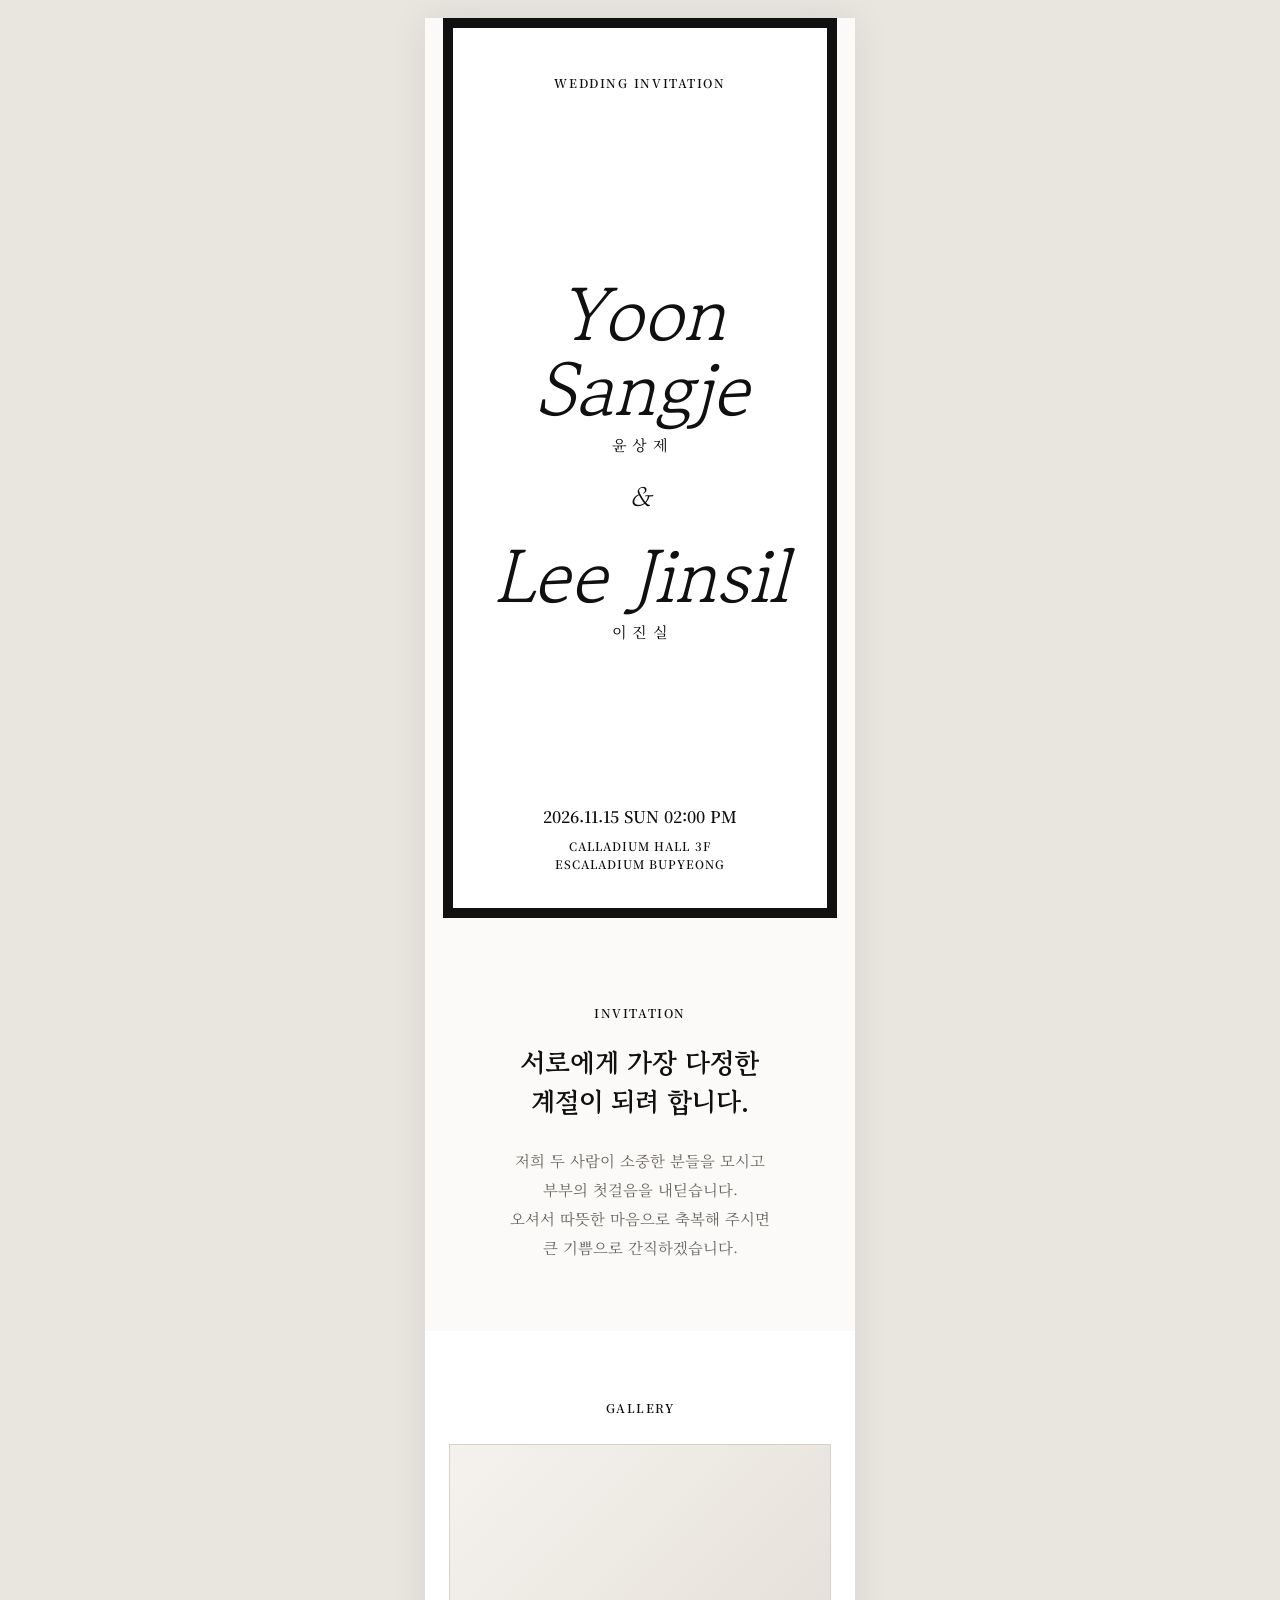
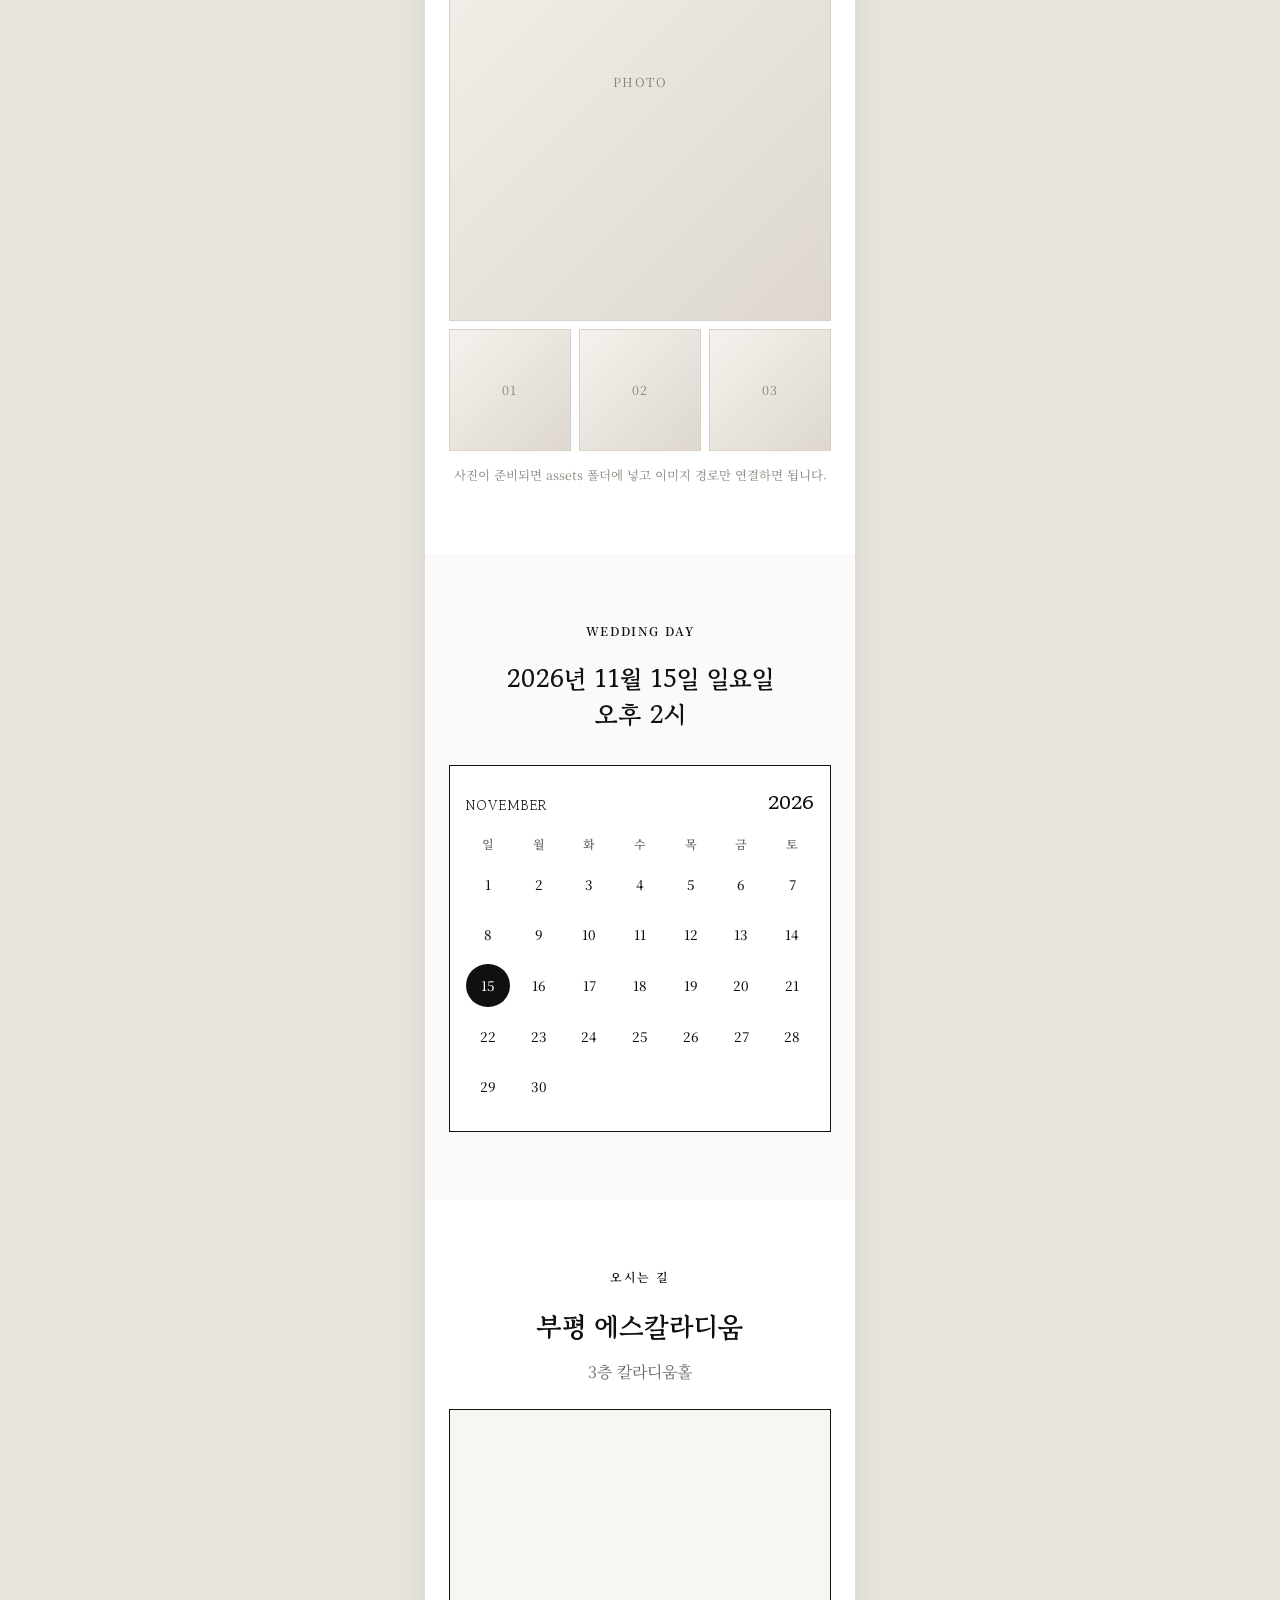
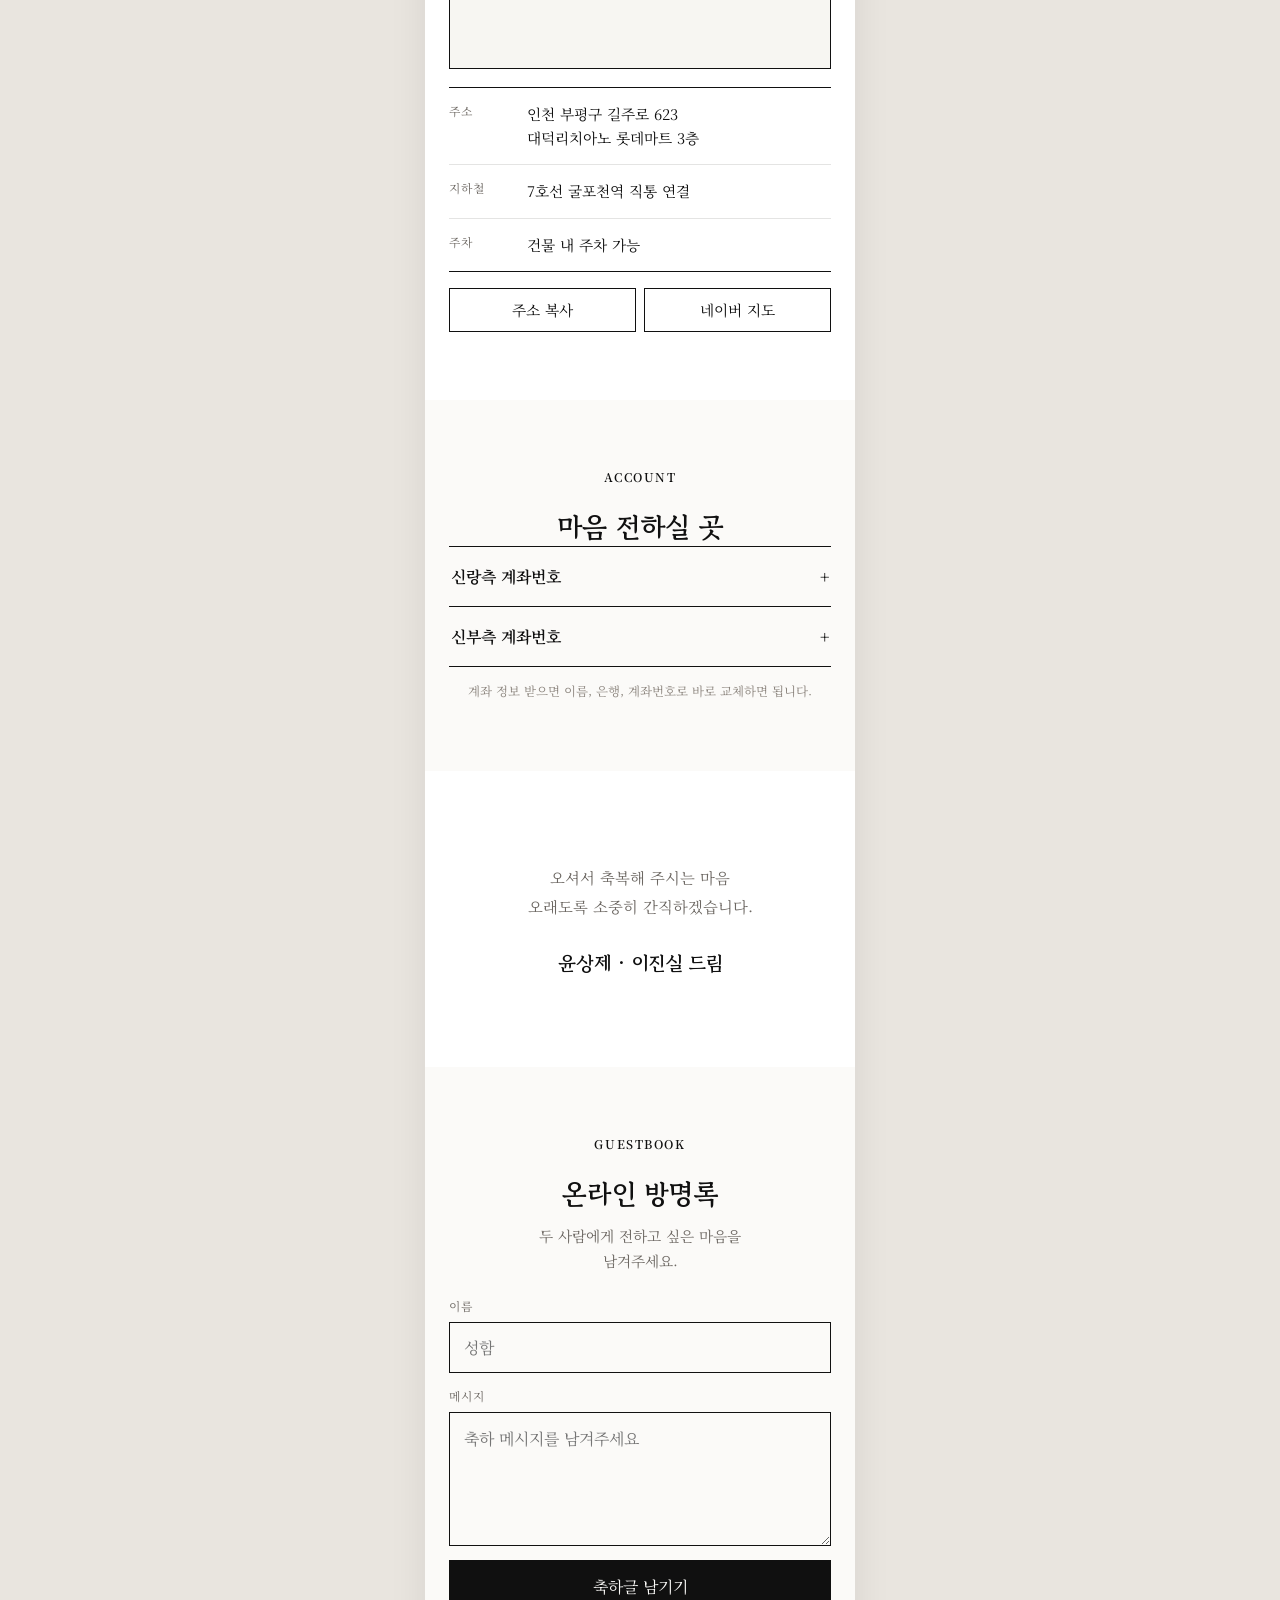
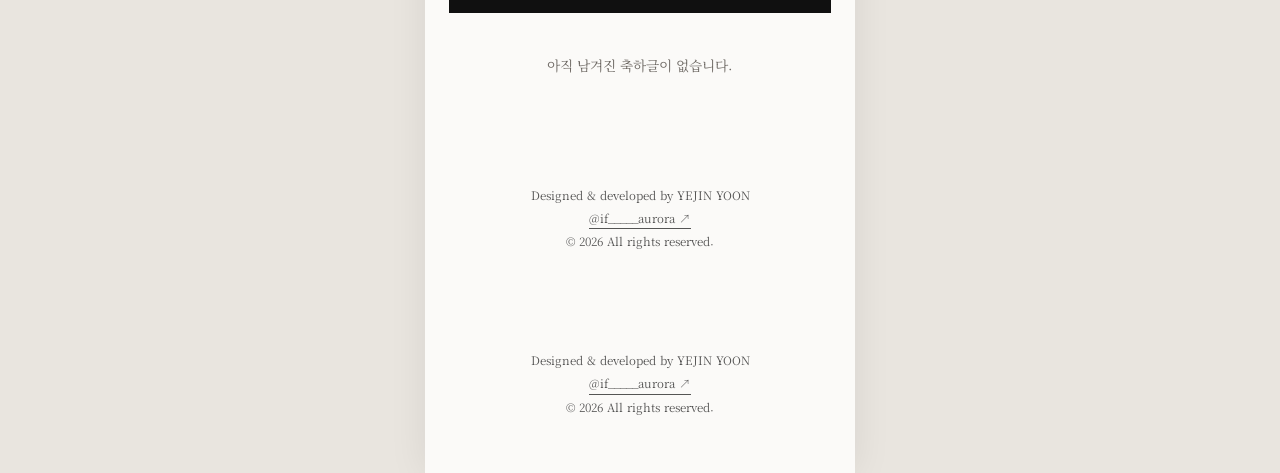
==== index.html @ 5c1be6ef "Revert "." This reverts commit 19756281381397fd26d485f07a39a86644850664." ====
<!doctype html>
<html lang='ko'>
<head>
  <meta charset='UTF-8'>
  <meta name='viewport' content='width=device-width, initial-scale=1.0'>
  <meta name='description' content='2026년 11월 15일 오후 2시, 윤상제와 이진실의 결혼식에 초대합니다.'>
  <meta property='og:title' content='윤상제 · 이진실 결혼합니다'>
  <meta property='og:description' content='2026.11.15 02:00 PM 부평 에스칼라디움 3층 칼라디움홀'>
  <title>윤상제 · 이진실 모바일 청첩장</title>
  <link rel='preconnect' href='https://fonts.googleapis.com'>
  <link rel='preconnect' href='https://fonts.gstatic.com' crossorigin>
  <link href='https://fonts.googleapis.com/css2?family=Gowun+Batang:wght@400;700&family=Noto+Serif+KR:wght@400;500;600&display=swap' rel='stylesheet'>
  <link rel='stylesheet' href='./styles.css'>
</head>
<body>
  <main class='invite'>
    <section class='hero section' aria-label='청첩장 표지'>
      <p class='small-caps'>WEDDING INVITATION</p>
      <div class='hero-names'>
        <div>
          <strong>Yoon Sangje</strong>
          <span>윤상제</span>
        </div>
        <em>&amp;</em>
        <div>
          <strong>Lee Jinsil</strong>
          <span>이진실</span>
        </div>
      </div>
      <p class='hero-date'>2026.11.15 SUN 02:00 PM</p>
      <p class='hero-place'>CALLADIUM HALL 3F<br>ESCALADIUM BUPYEONG</p>
    </section>

    <section class='message section'>
      <p class='section-title'>INVITATION</p>
      <h1>서로에게 가장 다정한<br>계절이 되려 합니다.</h1>
      <p>저희 두 사람이 소중한 분들을 모시고<br>부부의 첫걸음을 내딛습니다.<br>오셔서 따뜻한 마음으로 축복해 주시면<br>큰 기쁨으로 간직하겠습니다.</p>
    </section>

    <section class='gallery section' aria-label='사진 갤러리'>
      <p class='section-title'>GALLERY</p>
      <div class='photo-main placeholder'>PHOTO</div>
      <div class='photo-grid'>
        <div class='placeholder'>01</div>
        <div class='placeholder'>02</div>
        <div class='placeholder'>03</div>
      </div>
      <p class='hint'>사진이 준비되면 assets 폴더에 넣고 이미지 경로만 연결하면 됩니다.</p>
    </section>

    <section class='calendar-section section'>
      <p class='section-title'>WEDDING DAY</p>
      <h2>2026년 11월 15일 일요일<br>오후 2시</h2>
      <div class='calendar' aria-label='2026년 11월 달력'>
        <div class='calendar-top'><span>NOVEMBER</span><strong>2026</strong></div>
        <div class='week'><span>일</span><span>월</span><span>화</span><span>수</span><span>목</span><span>금</span><span>토</span></div>
        <div class='days'>
          <span>1</span><span>2</span><span>3</span><span>4</span><span>5</span><span>6</span><span>7</span>
          <span>8</span><span>9</span><span>10</span><span>11</span><span>12</span><span>13</span><span>14</span>
          <strong>15</strong><span>16</span><span>17</span><span>18</span><span>19</span><span>20</span><span>21</span>
          <span>22</span><span>23</span><span>24</span><span>25</span><span>26</span><span>27</span><span>28</span>
          <span>29</span><span>30</span>
        </div>
      </div>
    </section>

    <section class='location section'>
      <p class='section-title'>오시는 길</p>
      <h2>부평 에스칼라디움</h2>
      <p class='location-detail'>3층 칼라디움홀</p>      <div class='map-box map-preview embed-map'>        <iframe title='부평 에스칼라디움 지도' src='https://www.google.com/maps?q=%EB%B6%80%ED%8F%89%20%EC%97%90%EC%8A%A4%EC%B9%BC%EB%9D%BC%EB%94%94%EC%9B%80%20%EC%B9%BC%EB%9D%BC%EB%94%94%EC%9B%80%ED%99%80%20%EC%9D%B8%EC%B2%9C%20%EB%B6%80%ED%8F%89%EA%B5%AC%20%EA%B8%B8%EC%A3%BC%EB%A1%9C%20623&hl=ko&output=embed' loading='lazy' referrerpolicy='no-referrer-when-downgrade'></iframe>      </div>      <div class='location-info'>        <div class='location-row'><span>주소</span><p>인천 부평구 길주로 623<br>대덕리치아노 롯데마트 3층</p></div>        <div class='location-row'><span>지하철</span><p>7호선 굴포천역 직통 연결</p></div>        <div class='location-row'><span>주차</span><p>건물 내 주차 가능</p></div>      </div>
      <div class='actions'>
        <button type='button' data-copy='인천 부평구 길주로 623 대덕리치아노 롯데마트 3층 부평 에스칼라디움 3층 칼라디움홀'>주소 복사</button>
        <a href='https://naver.me/GSDA4lu9' target='_blank' rel='noreferrer'>네이버 지도</a>
      </div>
    </section>

    <section class='account section'>
      <p class='section-title'>ACCOUNT</p>
      <h2>마음 전하실 곳</h2>
      <details>
        <summary>신랑측 계좌번호</summary>
        <div class='account-row'>
          <span>은행명 계좌번호</span>
          <button type='button' data-copy='은행명 계좌번호'>복사</button>
        </div>
      </details>
      <details>
        <summary>신부측 계좌번호</summary>
        <div class='account-row'>
          <span>은행명 계좌번호</span>
          <button type='button' data-copy='은행명 계좌번호'>복사</button>
        </div>
      </details>
      <p class='hint'>계좌 정보 받으면 이름, 은행, 계좌번호로 바로 교체하면 됩니다.</p>
    </section>

    <section class='closing section'>
      <p>오셔서 축복해 주시는 마음<br>오래도록 소중히 간직하겠습니다.</p>
      <strong>윤상제 · 이진실 드림</strong>
    </section>
    <section class='guestbook section'>      <p class='section-title'>GUESTBOOK</p>      <h2>온라인 방명록</h2>      <p class='guestbook-note'>두 사람에게 전하고 싶은 마음을 남겨주세요.</p>      <form class='guestbook-form' id='guestbookForm'>        <label>          <span>이름</span>          <input type='text' id='guestName' name='name' maxlength='20' placeholder='성함' required>        </label>        <label>          <span>메시지</span>          <textarea id='guestMessage' name='message' maxlength='120' rows='4' placeholder='축하 메시지를 남겨주세요' required></textarea>        </label>        <button type='submit'>축하글 남기기</button>      </form>      <div class='guestbook-list' id='guestbookList' aria-live='polite'></div>    </section>    <footer class='site-footer'>      <p>Designed &amp; developed by YEJIN YOON</p>      <a href='https://www.instagram.com/if_____aurora?utm_source=ig_web_button_share_sheet&amp;igsh=ZDNlZDc0MzIxNw==' target='_blank' rel='noreferrer'>@if_____aurora ↗</a>      <p>© 2026 All rights reserved.</p>    </footer>    <footer class='site-footer'>      <p>Designed & developed by YEJIN YOON</p>      <a href='https://www.instagram.com/if_____aurora?utm_source=ig_web_button_share_sheet&igsh=ZDNlZDc0MzIxNw==' target='_blank' rel='noreferrer'>@if_____aurora ↗</a>      <p>© 2026 All rights reserved.</p>    </footer>  </main>
  <div class='toast' role='status' aria-live='polite'>복사되었습니다</div>
  <script src='./script.js'></script>
</body>
</html>
---- styles.css ----
:root { --paper: #fbfaf8; --white: #ffffff; --ink: #101010; --muted: #6d6863; --line: #111111; --soft: #efebe5; --stone: #d8d1c8; }
* { box-sizing: border-box; }
html { scroll-behavior: smooth; }
body { margin: 0; min-height: 100vh; background: #e9e5df; color: var(--ink); font-family: 'Noto Serif KR', serif; }
button, a { font: inherit; }
a { color: inherit; text-decoration: none; }
.invite { width: min(100%, 430px); margin: 0 auto; background: var(--paper); box-shadow: 0 0 36px rgba(0,0,0,.08); }
.section { padding: 68px 24px; text-align: center; }
.small-caps, .section-title { margin: 0 0 22px; font-size: .75rem; font-weight: 600; letter-spacing: .13em; }
.hero { display: flex; min-height: 100svh; flex-direction: column; justify-content: space-between; border: 10px solid var(--line); margin: 18px; padding: 46px 20px 34px; background: var(--white); }
.hero-names { display: grid; gap: 22px; margin: auto 0; }
.hero-names div { display: grid; gap: 8px; }
.hero-names strong { font-family: 'Gowun Batang', serif; font-size: clamp(2.8rem, 16vw, 4.7rem); font-style: italic; font-weight: 400; line-height: 1; }
.hero-names span { font-size: .95rem; letter-spacing: .34em; text-indent: .34em; }
.hero-names em { font-family: 'Gowun Batang', serif; font-size: 1.65rem; font-style: italic; }
.hero-date { margin: 0 0 10px; font-size: 1rem; font-weight: 600; }
.hero-place { margin: 0; font-size: .72rem; font-weight: 600; letter-spacing: .08em; line-height: 1.55; }
.message { background: var(--paper); }
.message h1, .section h2 { margin: 0; font-family: 'Gowun Batang', serif; font-size: 1.7rem; line-height: 1.45; font-weight: 700; }
.message p:not(.section-title), .closing p { margin: 24px 0 0; color: var(--muted); font-size: .96rem; line-height: 1.9; }
.gallery { background: var(--white); }
.photo-main { aspect-ratio: 4 / 5; margin-top: 28px; }
.photo-grid { display: grid; grid-template-columns: repeat(3, 1fr); gap: 8px; margin-top: 8px; }
.photo-grid .placeholder { aspect-ratio: 1; }
.placeholder, .map-box { display: grid; place-items: center; border: 1px solid var(--stone); background: linear-gradient(135deg, #f5f2ed, #ddd7cf); color: #8b837a; font-size: .78rem; letter-spacing: .12em; }
.hint { margin: 14px 0 0; color: #8a837c; font-size: .78rem; line-height: 1.7; }
.calendar-section { background: var(--paper); }
.calendar-section h2 { font-size: 1.55rem; }
.calendar { margin-top: 32px; padding: 22px 16px; border: 1px solid var(--line); background: var(--white); }
.calendar-top { display: flex; justify-content: space-between; align-items: baseline; margin-bottom: 18px; font-family: 'Gowun Batang', serif; }
.calendar-top span { font-size: .86rem; letter-spacing: .14em; }
.calendar-top strong { font-size: 1.25rem; }
.week, .days { display: grid; grid-template-columns: repeat(7, minmax(0, 1fr)); gap: 7px; }
.week { margin-bottom: 10px; color: var(--muted); font-size: .76rem; font-weight: 600; }
.days span, .days strong { display: grid; aspect-ratio: 1; place-items: center; border-radius: 999px; font-size: .83rem; font-weight: 500; }
.days strong { background: var(--ink); color: var(--white); }
.location { background: var(--white); }
.location-detail { margin: 14px 0 0; color: var(--muted); font-size: 1rem; }.address { margin: 12px auto 0; max-width: 280px; color: var(--ink); font-size: .9rem; line-height: 1.75; word-break: keep-all; }
.map-box { aspect-ratio: 16 / 9; margin: 28px 0 0; }
.actions { display: grid; grid-template-columns: 1fr 1fr; gap: 8px; margin-top: 18px; }
.actions button, .actions a, .account-row button { min-height: 44px; border: 1px solid var(--line); border-radius: 0; background: transparent; color: var(--ink); cursor: pointer; }
.account { background: var(--paper); }
details { border-top: 1px solid var(--line); text-align: left; }
details:last-of-type { border-bottom: 1px solid var(--line); }
summary { padding: 18px 2px; cursor: pointer; font-weight: 600; list-style: none; }
summary::-webkit-details-marker { display: none; }
summary::after { float: right; content: '+'; }
details[open] summary::after { content: '-'; }
.account-row { display: grid; grid-template-columns: 1fr 72px; gap: 10px; align-items: center; padding: 0 0 18px; color: var(--muted); font-size: .9rem; }
.account-row button { min-height: 36px; font-size: .82rem; }
.closing { background: var(--white); padding-bottom: 90px; }
.closing strong { display: block; margin-top: 28px; font-family: 'Gowun Batang', serif; font-size: 1.2rem; }
.toast { position: fixed; left: 50%; bottom: 22px; padding: 10px 14px; background: var(--ink); color: var(--white); font-size: .78rem; opacity: 0; pointer-events: none; transform: translate(-50%, 8px); transition: opacity 160ms ease, transform 160ms ease; }
.toast.show { opacity: 1; transform: translate(-50%, 0); }
@media (max-width: 360px) { .section { padding-inline: 20px; } .hero { margin: 12px; border-width: 8px; } .actions { grid-template-columns: 1fr; } }
.location-info { display: block; margin: 18px 0 0; border-top: 1px solid var(--line); border-bottom: 1px solid var(--line); }
.location-row { display: grid; grid-template-columns: 64px 1fr; gap: 14px; padding: 14px 0; text-align: left; border-top: 1px solid rgba(36, 33, 30, .12); }.location-row:first-child { border-top: 0; }.location-row span { color: var(--muted); font-size: .74rem; letter-spacing: .08em; }.location-row p { margin: 0; color: var(--ink); font-size: .92rem; line-height: 1.65; word-break: keep-all; }.guestbook-note { margin: 10px auto 24px; max-width: 280px; color: var(--muted); font-size: .92rem; line-height: 1.7; word-break: keep-all; }.guestbook-form { display: grid; gap: 14px; text-align: left; }.guestbook-form label { display: grid; gap: 8px; }.guestbook-form span { color: var(--muted); font-size: .74rem; letter-spacing: .08em; }.guestbook-form input, .guestbook-form textarea { width: 100%; border: 1px solid var(--line); border-radius: 0; padding: 13px 14px; background: transparent; color: var(--ink); font: inherit; box-sizing: border-box; }.guestbook-form textarea { resize: vertical; min-height: 112px; line-height: 1.65; }.guestbook-form button { width: 100%; border: 1px solid var(--ink); background: var(--ink); color: var(--paper); padding: 14px 16px; font: inherit; cursor: pointer; }.guestbook-list { display: grid; gap: 12px; margin-top: 22px; text-align: left; }.guestbook-card { border-top: 1px solid var(--line); padding: 16px 0 0; }.guestbook-card strong { display: block; margin-bottom: 6px; font-size: .95rem; }.guestbook-card p { margin: 0; color: var(--muted); font-size: .9rem; line-height: 1.7; word-break: keep-all; }.guestbook-empty { margin: 20px 0 0; color: var(--muted); font-size: .86rem; text-align: center; }.map-preview { position: relative; display: block; height: 230px; overflow: hidden; padding: 0; background: #ede9df; border: 1px solid var(--line); }.map-preview iframe { display: block; width: 100%; height: 100%; border: 0; filter: grayscale(.18) contrast(.96) saturate(.82); }.map-open { position: absolute; left: 50%; bottom: 14px; transform: translateX(-50%); min-width: 156px; padding: 10px 14px; border: 1px solid rgba(36, 33, 30, .72); background: rgba(255, 253, 248, .9); color: var(--ink); font-size: .82rem; text-align: center; text-decoration: none; backdrop-filter: blur(4px); }.site-footer { padding: 42px 24px 56px; text-align: center; color: var(--ink); opacity: .7; font-size: .72rem; line-height: 1.8; letter-spacing: 0; }.site-footer p { margin: 0; }.site-footer a { display: inline-block; margin: 2px 0; color: inherit; text-decoration: none; border-bottom: 1px solid currentColor; }.static-map { position: relative; display: block; height: auto; min-height: 0; padding: 0; overflow: hidden; text-decoration: none; background: #f4f3ef; border: 1px solid var(--line); }.static-map img { display: block; width: 100%; height: auto; aspect-ratio: 527 / 358; object-fit: cover; }



/* Embedded map and location buttons */
.location .map-preview,
.location .embed-map {
  display: block;
  width: 100%;
  height: 260px;
  min-height: 260px;
  padding: 0;
  margin: 1.6rem 0 1rem;
  overflow: hidden;
  border: 1px solid var(--line);
  background: #f7f6f2;
}

.location .embed-map iframe {
  display: block;
  width: 100%;
  height: 100%;
  border: 0;
  filter: grayscale(1) contrast(.95) brightness(1.03);
}

.location .actions {
  display: grid;
  grid-template-columns: 1fr 1fr;
  gap: 8px;
  margin-top: 1rem;
}

.location .actions button,
.location .actions a {
  display: flex;
  align-items: center;
  justify-content: center;
  min-height: 44px;
  padding: 0 12px;
  border: 1px solid var(--ink);
  border-radius: 0;
  background: transparent;
  color: var(--ink);
  font: inherit;
  font-size: .92rem;
  line-height: 1;
  text-align: center;
  text-decoration: none;
  box-sizing: border-box;
}
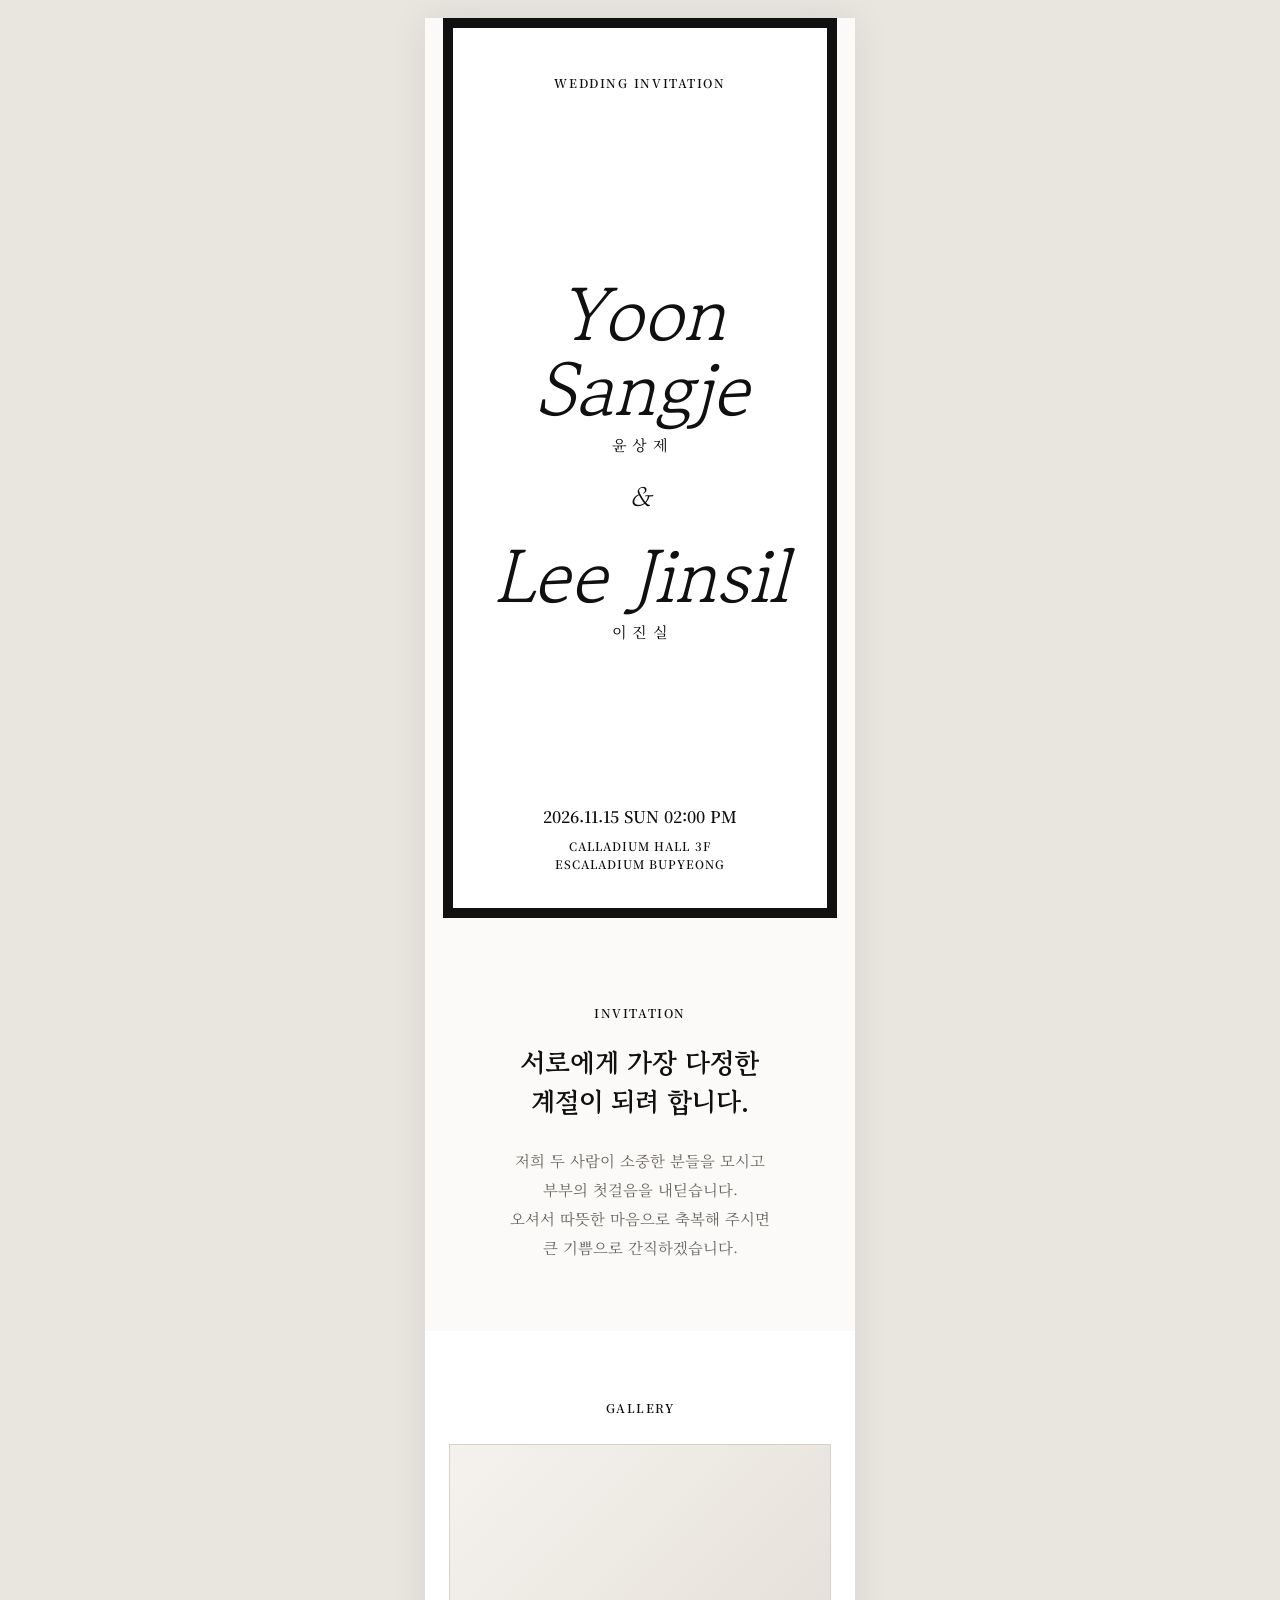
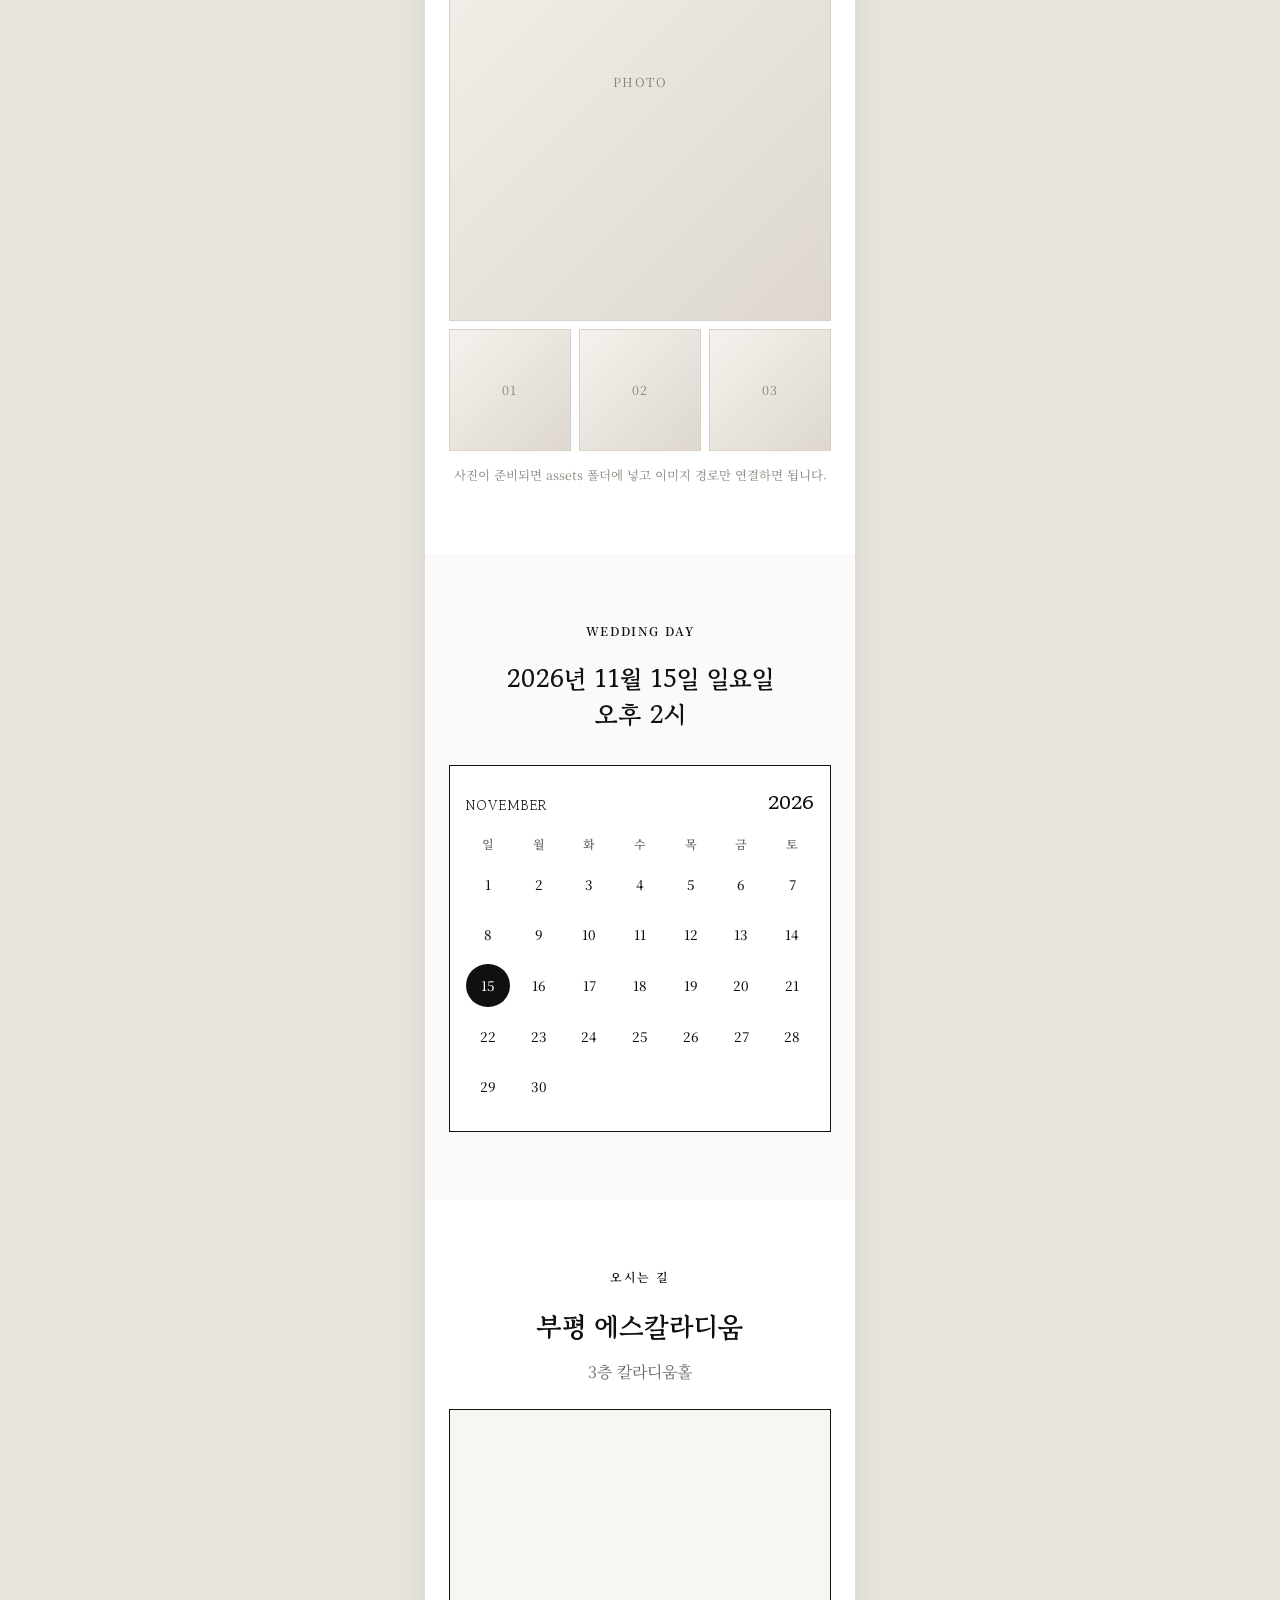
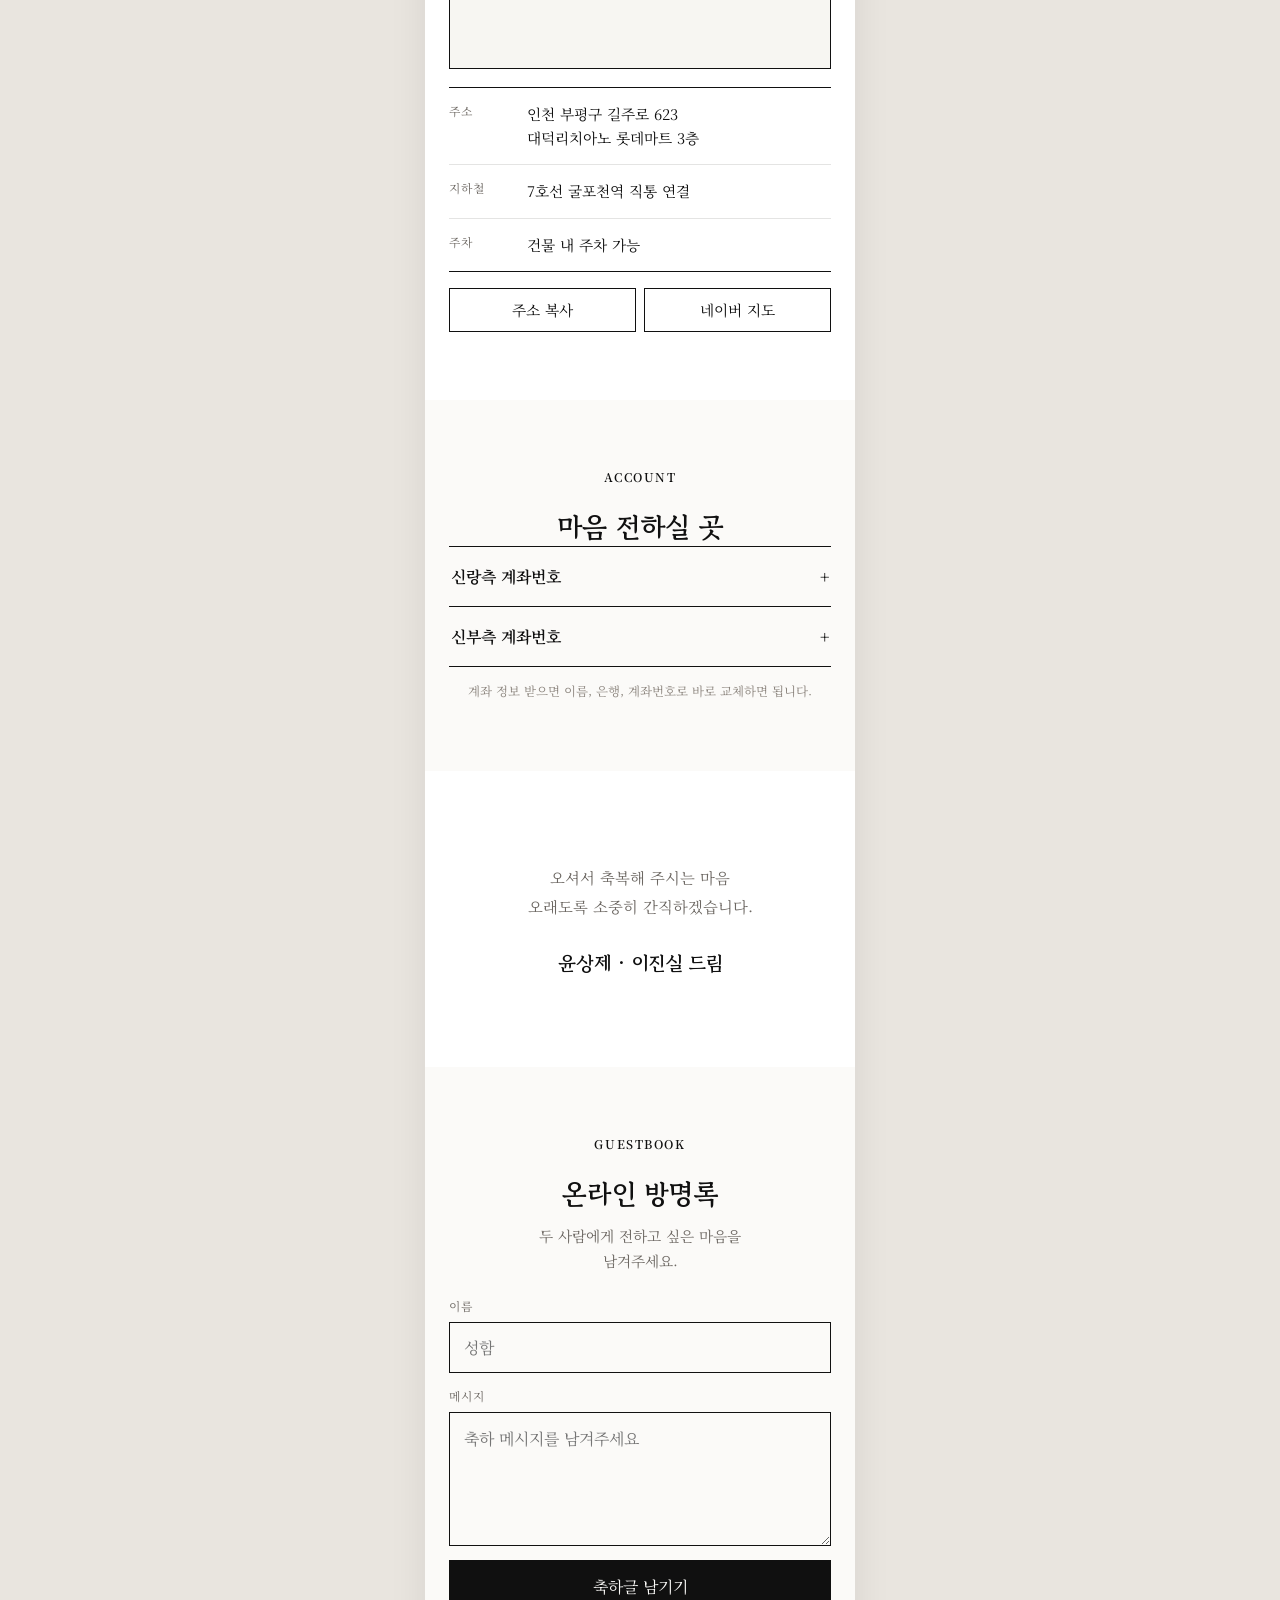
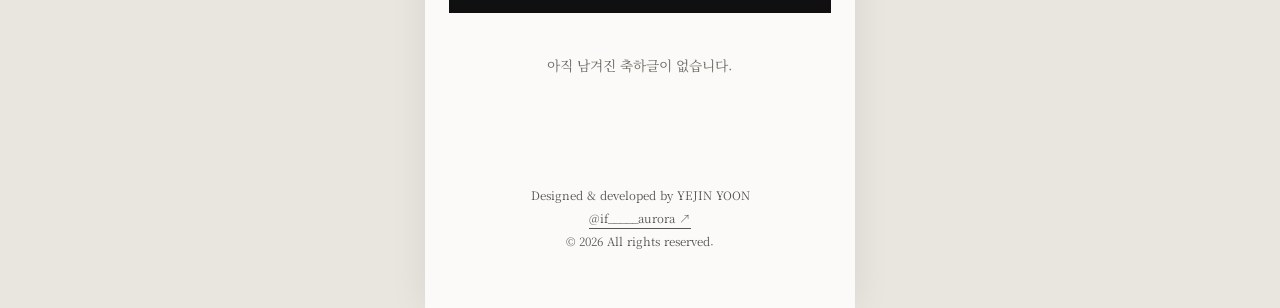
==== commit d7bc949e: "정상화" ====
--- a/index.html
+++ b/index.html
@@ -67,14 +67,14 @@
     <section class='location section'>
       <p class='section-title'>오시는 길</p>
       <h2>부평 에스칼라디움</h2>
-      <p class='location-detail'>3층 칼라디움홀</p>-      <div class='map-box map-preview embed-map'>-        <iframe title='부평 에스칼라디움 지도' src='https://www.google.com/maps?q=%EB%B6%80%ED%8F%89%20%EC%97%90%EC%8A%A4%EC%B9%BC%EB%9D%BC%EB%94%94%EC%9B%80%20%EC%B9%BC%EB%9D%BC%EB%94%94%EC%9B%80%ED%99%80%20%EC%9D%B8%EC%B2%9C%20%EB%B6%80%ED%8F%89%EA%B5%AC%20%EA%B8%B8%EC%A3%BC%EB%A1%9C%20623&hl=ko&output=embed' loading='lazy' referrerpolicy='no-referrer-when-downgrade'></iframe>-      </div>-      <div class='location-info'>-        <div class='location-row'><span>주소</span><p>인천 부평구 길주로 623<br>대덕리치아노 롯데마트 3층</p></div>-        <div class='location-row'><span>지하철</span><p>7호선 굴포천역 직통 연결</p></div>-        <div class='location-row'><span>주차</span><p>건물 내 주차 가능</p></div>+      <p class='location-detail'>3층 칼라디움홀</p>
+      <div class='map-box map-preview embed-map'>
+        <iframe title='부평 에스칼라디움 지도' src='https://www.google.com/maps?q=%EB%B6%80%ED%8F%89%20%EC%97%90%EC%8A%A4%EC%B9%BC%EB%9D%BC%EB%94%94%EC%9B%80%20%EC%B9%BC%EB%9D%BC%EB%94%94%EC%9B%80%ED%99%80%20%EC%9D%B8%EC%B2%9C%20%EB%B6%80%ED%8F%89%EA%B5%AC%20%EA%B8%B8%EC%A3%BC%EB%A1%9C%20623&hl=ko&output=embed' loading='lazy' referrerpolicy='no-referrer-when-downgrade'></iframe>
+      </div>
+      <div class='location-info'>
+        <div class='location-row'><span>주소</span><p>인천 부평구 길주로 623<br>대덕리치아노 롯데마트 3층</p></div>
+        <div class='location-row'><span>지하철</span><p>7호선 굴포천역 직통 연결</p></div>
+        <div class='location-row'><span>주차</span><p>건물 내 주차 가능</p></div>
       </div>
       <div class='actions'>
         <button type='button' data-copy='인천 부평구 길주로 623 대덕리치아노 롯데마트 3층 부평 에스칼라디움 3층 칼라디움홀'>주소 복사</button>
@@ -106,35 +106,31 @@
       <p>오셔서 축복해 주시는 마음<br>오래도록 소중히 간직하겠습니다.</p>
       <strong>윤상제 · 이진실 드림</strong>
     </section>
-    <section class='guestbook section'>-      <p class='section-title'>GUESTBOOK</p>-      <h2>온라인 방명록</h2>-      <p class='guestbook-note'>두 사람에게 전하고 싶은 마음을 남겨주세요.</p>-      <form class='guestbook-form' id='guestbookForm'>-        <label>-          <span>이름</span>-          <input type='text' id='guestName' name='name' maxlength='20' placeholder='성함' required>-        </label>-        <label>-          <span>메시지</span>-          <textarea id='guestMessage' name='message' maxlength='120' rows='4' placeholder='축하 메시지를 남겨주세요' required></textarea>-        </label>-        <button type='submit'>축하글 남기기</button>-      </form>-      <div class='guestbook-list' id='guestbookList' aria-live='polite'></div>-    </section>--    <footer class='site-footer'>-      <p>Designed &amp; developed by YEJIN YOON</p>-      <a href='https://www.instagram.com/if_____aurora?utm_source=ig_web_button_share_sheet&amp;igsh=ZDNlZDc0MzIxNw==' target='_blank' rel='noreferrer'>@if_____aurora ↗</a>-      <p>© 2026 All rights reserved.</p>-    </footer>--    <footer class='site-footer'>-      <p>Designed & developed by YEJIN YOON</p>-      <a href='https://www.instagram.com/if_____aurora?utm_source=ig_web_button_share_sheet&igsh=ZDNlZDc0MzIxNw==' target='_blank' rel='noreferrer'>@if_____aurora ↗</a>-      <p>© 2026 All rights reserved.</p>-    </footer>+    <section class='guestbook section'>
+      <p class='section-title'>GUESTBOOK</p>
+      <h2>온라인 방명록</h2>
+      <p class='guestbook-note'>두 사람에게 전하고 싶은 마음을 남겨주세요.</p>
+      <form class='guestbook-form' id='guestbookForm'>
+        <label>
+          <span>이름</span>
+          <input type='text' id='guestName' name='name' maxlength='20' placeholder='성함' required>
+        </label>
+        <label>
+          <span>메시지</span>
+          <textarea id='guestMessage' name='message' maxlength='120' rows='4' placeholder='축하 메시지를 남겨주세요' required></textarea>
+        </label>
+        <button type='submit'>축하글 남기기</button>
+      </form>
+      <div class='guestbook-list' id='guestbookList' aria-live='polite'></div>
+    </section>
+
+    
+
+    <footer class='site-footer'>
+      <p>Designed & developed by YEJIN YOON</p>
+      <a href='https://www.instagram.com/if_____aurora?utm_source=ig_web_button_share_sheet&igsh=ZDNlZDc0MzIxNw==' target='_blank' rel='noreferrer'>@if_____aurora ↗</a>
+      <p>© 2026 All rights reserved.</p>
+    </footer>
   </main>
   <div class='toast' role='status' aria-live='polite'>복사되었습니다</div>
   <script src='./script.js'></script>
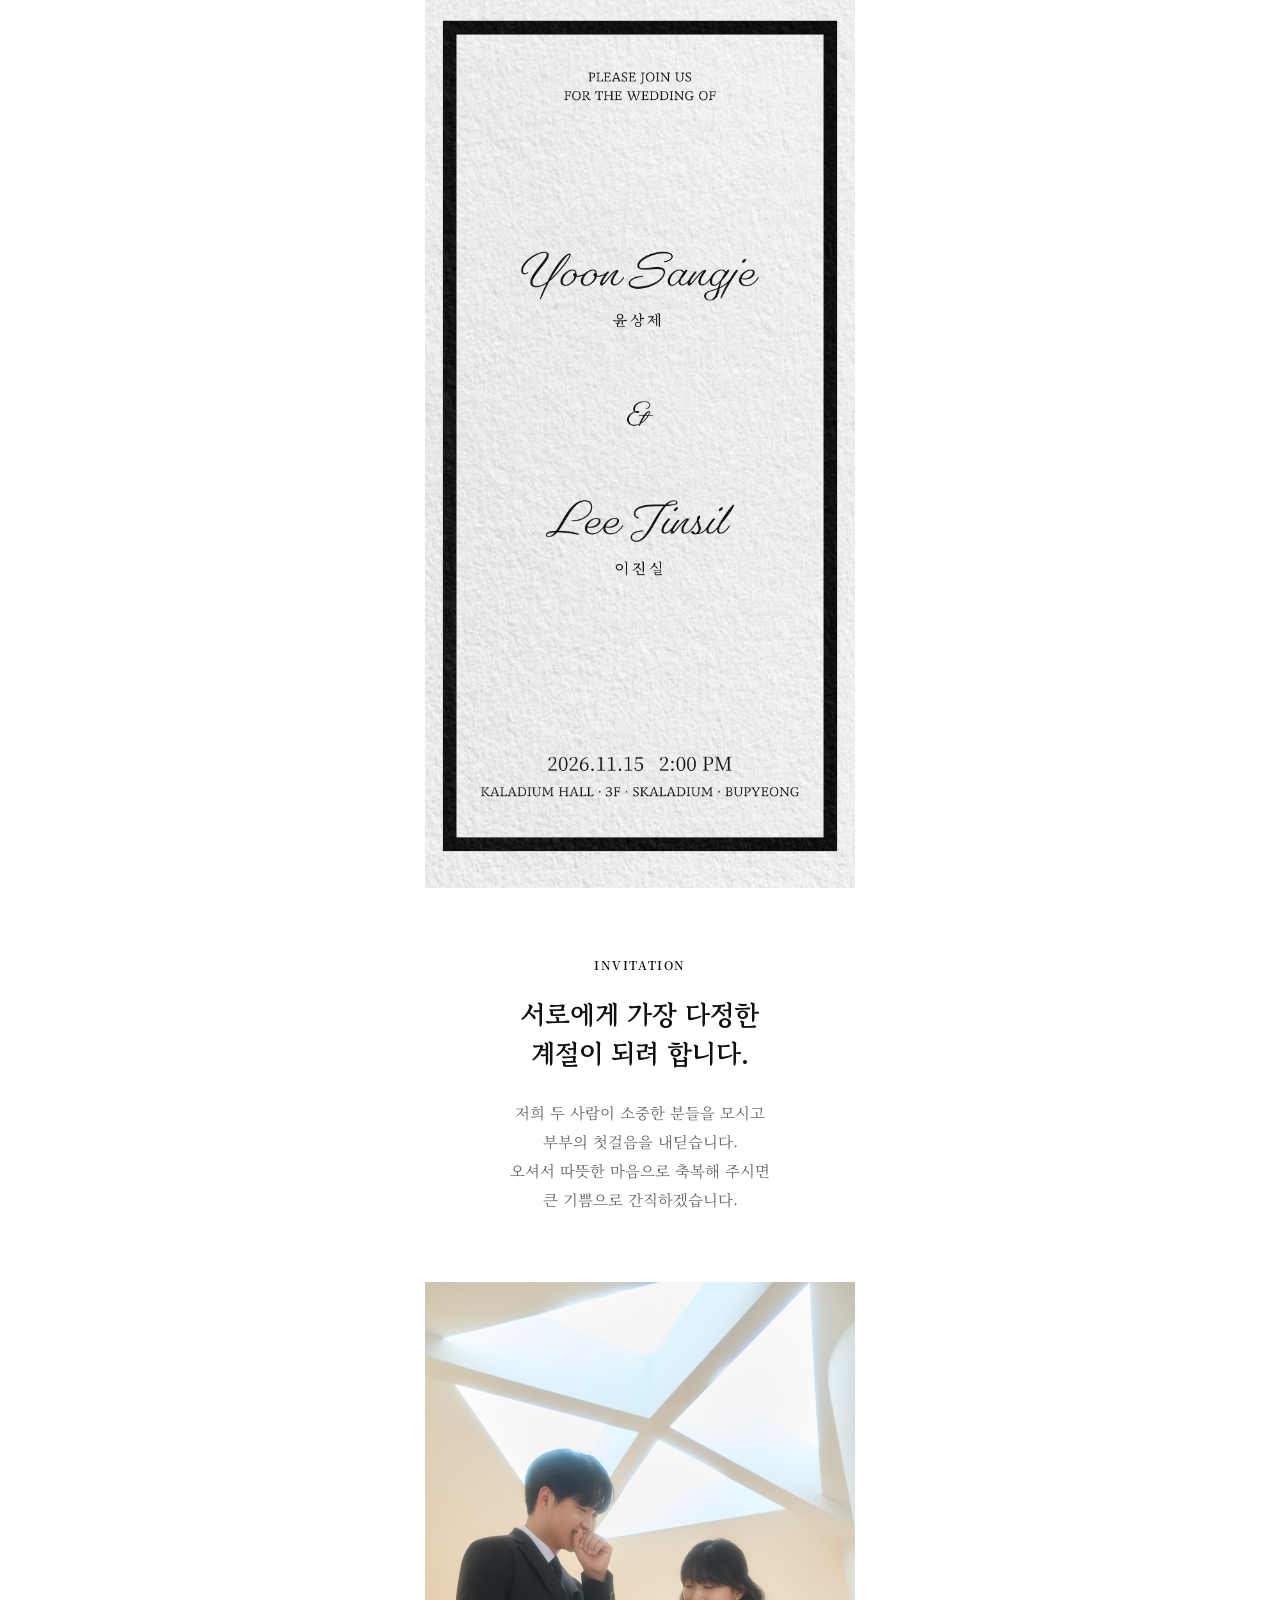
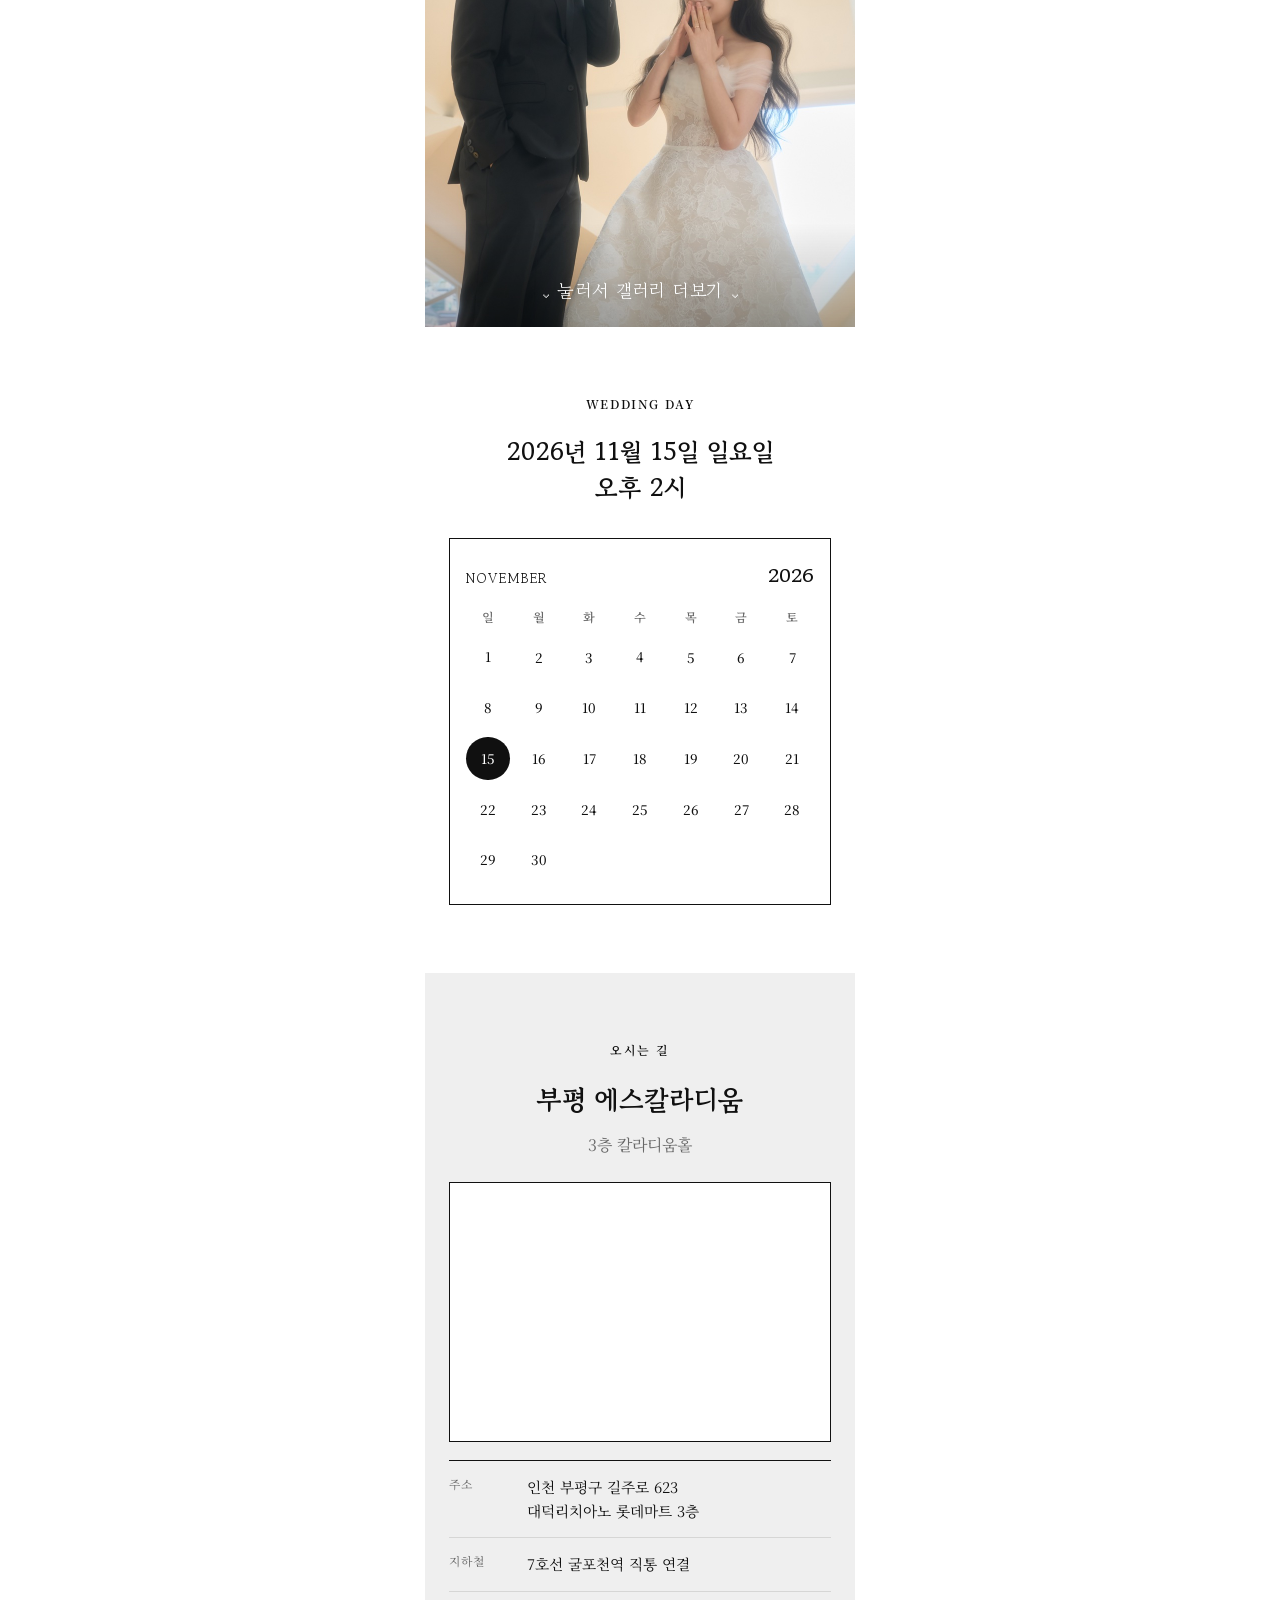
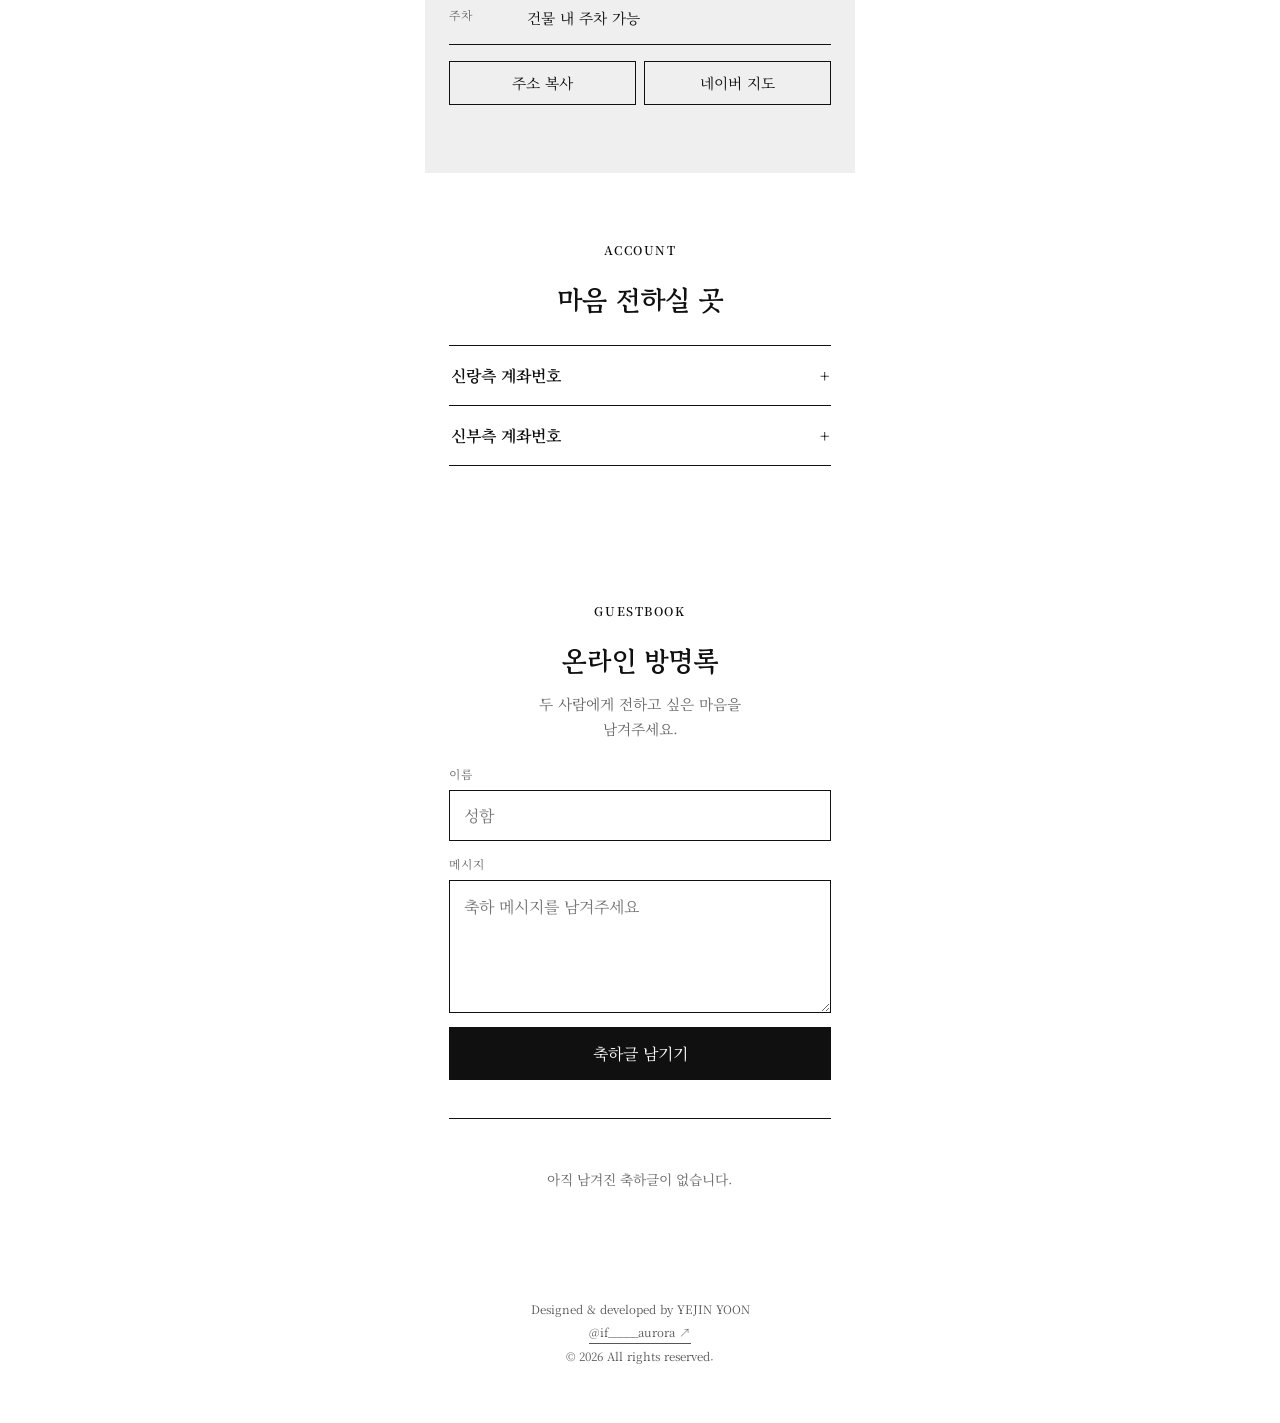
==== commit 9f72a0db: "good" ====
--- a/index.html
+++ b/index.html
@@ -14,21 +14,8 @@
 </head>
 <body>
   <main class='invite'>
-    <section class='hero section' aria-label='청첩장 표지'>
-      <p class='small-caps'>WEDDING INVITATION</p>
-      <div class='hero-names'>
-        <div>
-          <strong>Yoon Sangje</strong>
-          <span>윤상제</span>
-        </div>
-        <em>&amp;</em>
-        <div>
-          <strong>Lee Jinsil</strong>
-          <span>이진실</span>
-        </div>
-      </div>
-      <p class='hero-date'>2026.11.15 SUN 02:00 PM</p>
-      <p class='hero-place'>CALLADIUM HALL 3F<br>ESCALADIUM BUPYEONG</p>
+    <section class='hero section cover-image-section' aria-label='청첩장 표지'>
+      <img class='hero-cover-image' src='./assets/cover.png' alt='윤상제 이진실 모바일 청첩장 표지'>
     </section>
 
     <section class='message section'>
@@ -37,15 +24,22 @@
       <p>저희 두 사람이 소중한 분들을 모시고<br>부부의 첫걸음을 내딛습니다.<br>오셔서 따뜻한 마음으로 축복해 주시면<br>큰 기쁨으로 간직하겠습니다.</p>
     </section>
 
-    <section class='gallery section' aria-label='사진 갤러리'>
-      <p class='section-title'>GALLERY</p>
-      <div class='photo-main placeholder'>PHOTO</div>
-      <div class='photo-grid'>
-        <div class='placeholder'>01</div>
-        <div class='placeholder'>02</div>
-        <div class='placeholder'>03</div>
+    <section class='gallery gallery-single' aria-label='사진 갤러리'>
+      <div class='gallery-preview-panel'>
+        <img src='./assets/gallery-preview.jpg' alt='윤상제 이진실 웨딩 갤러리 미리보기'>
       </div>
-      <p class='hint'>사진이 준비되면 assets 폴더에 넣고 이미지 경로만 연결하면 됩니다.</p>
+      <div class='gallery-collapsible' id='galleryCollapsible'>
+        <img src='./assets/gallery-complete.jpg' alt='윤상제 이진실 웨딩 갤러리'>
+        <div class='gallery-closing'>
+          <p>오셔서 축복해 주시는 마음<br>오래도록 소중히 간직하겠습니다.</p>
+          <img src='./assets/gallery-ending.png' alt='윤상제 이진실 웨딩 사진'>
+          <strong>윤상제 · 이진실 드림</strong>
+        </div>
+      </div>
+      <button class='gallery-toggle' type='button' aria-expanded='false' aria-controls='galleryCollapsible'>
+        <span class='toggle-open'>⌄ 눌러서 갤러리 더보기 ⌄</span>
+        <span class='toggle-close'>⌃ 갤러리 접기 ⌃</span>
+      </button>
     </section>
 
     <section class='calendar-section section'>
@@ -88,24 +82,27 @@
       <details>
         <summary>신랑측 계좌번호</summary>
         <div class='account-row'>
-          <span>은행명 계좌번호</span>
-          <button type='button' data-copy='은행명 계좌번호'>복사</button>
+          <span><strong>신랑 윤상제</strong><br>카카오뱅크 3333079191980</span>
+          <button type='button' data-copy='카카오뱅크 3333079191980 신랑 윤상제'>복사</button>
+        </div>
+        <div class='account-row'>
+          <span><strong>신랑 어머니 강복임</strong><br>농협 352-1286-7230-43</span>
+          <button type='button' data-copy='농협 352-1286-7230-43 신랑 어머니 강복임'>복사</button>
         </div>
       </details>
       <details>
         <summary>신부측 계좌번호</summary>
         <div class='account-row'>
-          <span>은행명 계좌번호</span>
-          <button type='button' data-copy='은행명 계좌번호'>복사</button>
+          <span><strong>신부 이진실</strong><br>우리은행 1002148466651</span>
+          <button type='button' data-copy='우리은행 1002148466651 신부 이진실'>복사</button>
+        </div>
+        <div class='account-row'>
+          <span><strong>신부 어머니 박혜선</strong><br>국민 696301 01 061985</span>
+          <button type='button' data-copy='국민 696301 01 061985 신부 어머니 박혜선'>복사</button>
         </div>
       </details>
-      <p class='hint'>계좌 정보 받으면 이름, 은행, 계좌번호로 바로 교체하면 됩니다.</p>
     </section>
 
-    <section class='closing section'>
-      <p>오셔서 축복해 주시는 마음<br>오래도록 소중히 간직하겠습니다.</p>
-      <strong>윤상제 · 이진실 드림</strong>
-    </section>
     <section class='guestbook section'>
       <p class='section-title'>GUESTBOOK</p>
       <h2>온라인 방명록</h2>
@@ -119,7 +116,8 @@
           <span>메시지</span>
           <textarea id='guestMessage' name='message' maxlength='120' rows='4' placeholder='축하 메시지를 남겨주세요' required></textarea>
         </label>
-        <button type='submit'>축하글 남기기</button>
+        <button type='submit' id='guestSubmitButton'>축하글 남기기</button>
+        <button class='guestbook-cancel' type='button' id='guestCancelEdit' hidden>수정 취소</button>
       </form>
       <div class='guestbook-list' id='guestbookList' aria-live='polite'></div>
     </section>
--- a/styles.css
+++ b/styles.css
@@ -1,10 +1,10 @@
-:root { --paper: #fbfaf8; --white: #ffffff; --ink: #101010; --muted: #6d6863; --line: #111111; --soft: #efebe5; --stone: #d8d1c8; }
+:root { --paper: #ffffff; --white: #ffffff; --ink: #101010; --muted: #686868; --line: #111111; --soft: #f5f5f5; --stone: #dddddd; }
 * { box-sizing: border-box; }
 html { scroll-behavior: smooth; }
-body { margin: 0; min-height: 100vh; background: #e9e5df; color: var(--ink); font-family: 'Noto Serif KR', serif; }
+body { margin: 0; min-height: 100vh; background: #ffffff; color: var(--ink); font-family: 'Noto Serif KR', serif; }
 button, a { font: inherit; }
 a { color: inherit; text-decoration: none; }
-.invite { width: min(100%, 430px); margin: 0 auto; background: var(--paper); box-shadow: 0 0 36px rgba(0,0,0,.08); }
+.invite { width: min(100%, 430px); margin: 0 auto; background: var(--paper);  }
 .section { padding: 68px 24px; text-align: center; }
 .small-caps, .section-title { margin: 0 0 22px; font-size: .75rem; font-weight: 600; letter-spacing: .13em; }
 .hero { display: flex; min-height: 100svh; flex-direction: column; justify-content: space-between; border: 10px solid var(--line); margin: 18px; padding: 46px 20px 34px; background: var(--white); }
@@ -22,9 +22,9 @@
 .photo-main { aspect-ratio: 4 / 5; margin-top: 28px; }
 .photo-grid { display: grid; grid-template-columns: repeat(3, 1fr); gap: 8px; margin-top: 8px; }
 .photo-grid .placeholder { aspect-ratio: 1; }
-.placeholder, .map-box { display: grid; place-items: center; border: 1px solid var(--stone); background: linear-gradient(135deg, #f5f2ed, #ddd7cf); color: #8b837a; font-size: .78rem; letter-spacing: .12em; }
-.hint { margin: 14px 0 0; color: #8a837c; font-size: .78rem; line-height: 1.7; }
-.calendar-section { background: var(--paper); }
+.placeholder, .map-box { display: grid; place-items: center; border: 1px solid var(--stone); background: #f7f7f7; color: #777777; font-size: .78rem; letter-spacing: .12em; }
+.hint { margin: 14px 0 0; color: #777777; font-size: .78rem; line-height: 1.7; }
+.calendar-section { background: #ffffff; }
 .calendar-section h2 { font-size: 1.55rem; }
 .calendar { margin-top: 32px; padding: 22px 16px; border: 1px solid var(--line); background: var(--white); }
 .calendar-top { display: flex; justify-content: space-between; align-items: baseline; margin-bottom: 18px; font-family: 'Gowun Batang', serif; }
@@ -34,13 +34,13 @@
 .week { margin-bottom: 10px; color: var(--muted); font-size: .76rem; font-weight: 600; }
 .days span, .days strong { display: grid; aspect-ratio: 1; place-items: center; border-radius: 999px; font-size: .83rem; font-weight: 500; }
 .days strong { background: var(--ink); color: var(--white); }
-.location { background: var(--white); }
+.location { background: #efefef; }
 .location-detail { margin: 14px 0 0; color: var(--muted); font-size: 1rem; } .address { margin: 12px auto 0; max-width: 280px; color: var(--ink); font-size: .9rem; line-height: 1.75; word-break: keep-all; }
 .map-box { aspect-ratio: 16 / 9; margin: 28px 0 0; }
 .actions { display: grid; grid-template-columns: 1fr 1fr; gap: 8px; margin-top: 18px; }
 .actions button, .actions a, .account-row button { min-height: 44px; border: 1px solid var(--line); border-radius: 0; background: transparent; color: var(--ink); cursor: pointer; }
-.account { background: var(--paper); }
+.account { background: #ffffff; }
 details { border-top: 1px solid var(--line); text-align: left; }
 details:last-of-type { border-bottom: 1px solid var(--line); }
 summary { padding: 18px 2px; cursor: pointer; font-weight: 600; list-style: none; }
@@ -75,15 +75,15 @@
 .guestbook-card p { margin: 0; color: var(--muted); font-size: .9rem; line-height: 1.7; word-break: keep-all; } .guestbook-empty { margin: 20px 0 0; color: var(--muted); font-size: .86rem; text-align: center; } -.map-preview { position: relative; display: block; height: 230px; overflow: hidden; padding: 0; background: #ede9df; border: 1px solid var(--line); }+.map-preview { position: relative; display: block; height: 230px; overflow: hidden; padding: 0; background: #ffffff; border: 1px solid var(--line); } .map-preview iframe { display: block; width: 100%; height: 100%; border: 0; filter: grayscale(.18) contrast(.96) saturate(.82); }-.map-open { position: absolute; left: 50%; bottom: 14px; transform: translateX(-50%); min-width: 156px; padding: 10px 14px; border: 1px solid rgba(36, 33, 30, .72); background: rgba(255, 253, 248, .9); color: var(--ink); font-size: .82rem; text-align: center; text-decoration: none; backdrop-filter: blur(4px); }+.map-open { position: absolute; left: 50%; bottom: 14px; transform: translateX(-50%); min-width: 156px; padding: 10px 14px; border: 1px solid rgba(36, 33, 30, .72); background: rgba(255, 255, 255, .92); color: var(--ink); font-size: .82rem; text-align: center; text-decoration: none; backdrop-filter: blur(4px); }  .site-footer { padding: 42px 24px 56px; text-align: center; color: var(--ink); opacity: .7; font-size: .72rem; line-height: 1.8; letter-spacing: 0; } .site-footer p { margin: 0; } .site-footer a { display: inline-block; margin: 2px 0; color: inherit; text-decoration: none; border-bottom: 1px solid currentColor; } -.static-map { position: relative; display: block; height: auto; min-height: 0; padding: 0; overflow: hidden; text-decoration: none; background: #f4f3ef; border: 1px solid var(--line); }+.static-map { position: relative; display: block; height: auto; min-height: 0; padding: 0; overflow: hidden; text-decoration: none; background: #ffffff; border: 1px solid var(--line); } .static-map img { display: block; width: 100%; height: auto; aspect-ratio: 527 / 358; object-fit: cover; }
 
 
@@ -99,7 +99,7 @@
   margin: 1.6rem 0 1rem;
   overflow: hidden;
   border: 1px solid var(--line);
-  background: #f7f6f2;
+  background: #ffffff;
 }
 
 .location .embed-map iframe {
@@ -135,3 +135,616 @@
   text-decoration: none;
   box-sizing: border-box;
 }
+
+/* Cover image replacement */
+.cover-image-section {
+  display: block;
+  min-height: 0;
+  margin: 0;
+  padding: 0;
+  border: 0;
+  background: transparent;
+}
+
+.hero-cover-image {
+  display: block;
+  width: 100%;
+  height: auto;
+}
+
+/* Wedding photo gallery */
+.gallery {
+  padding-inline: 18px;
+}
+
+.photo-main {
+  display: block;
+  margin-top: 28px;
+  aspect-ratio: 4 / 5;
+  overflow: hidden;
+  background: var(--soft);
+}
+
+.photo-main img,
+.photo-grid img {
+  display: block;
+  width: 100%;
+  height: 100%;
+  object-fit: cover;
+}
+
+.photo-grid {
+  display: grid;
+  grid-template-columns: repeat(2, minmax(0, 1fr));
+  gap: 8px;
+  margin-top: 8px;
+}
+
+.photo-grid img {
+  aspect-ratio: 1 / 1.18;
+  background: var(--soft);
+}
+
+/* Editorial gallery layout */
+.gallery-story {
+  padding: 0 0 78px;
+  background: var(--white);
+  text-align: left;
+}
+
+.gallery-piece {
+  display: block;
+  overflow: hidden;
+  background: var(--soft);
+  cursor: zoom-in;
+}
+
+.gallery-piece img {
+  display: block;
+  width: 100%;
+  height: 100%;
+  object-fit: cover;
+}
+
+.gallery-wide {
+  width: 100%;
+  aspect-ratio: 4 / 5.15;
+}
+
+.gallery-small {
+  width: 62%;
+  aspect-ratio: 1 / 1.18;
+  margin-top: 34px;
+}
+
+.gallery-large {
+  width: 76%;
+  aspect-ratio: 1 / 1.26;
+  margin-top: 34px;
+}
+
+.gallery-full-tall {
+  width: 100%;
+  aspect-ratio: 4 / 5.65;
+  margin-top: 38px;
+}
+
+.gallery-mini {
+  width: 44%;
+  aspect-ratio: 1 / 1.55;
+  margin: 34px auto 18px;
+}
+
+.align-left {
+  margin-left: 0;
+  margin-right: auto;
+}
+
+.align-right {
+  margin-left: auto;
+  margin-right: 0;
+}
+
+.gallery-ending {
+  padding: 58px 0 0;
+  text-align: center;
+}
+
+.gallery-ending p {
+  margin: 0 auto;
+  color: var(--muted);
+  font-size: .72rem;
+  line-height: 1.85;
+}
+
+.gallery-ending strong {
+  display: block;
+  color: var(--ink);
+  font-size: .76rem;
+  font-weight: 600;
+  letter-spacing: .04em;
+}
+
+.lightbox {
+  position: fixed;
+  inset: 0;
+  z-index: 30;
+  display: flex;
+  align-items: center;
+  justify-content: center;
+  padding: 22px;
+  background: rgba(0, 0, 0, .86);
+  opacity: 0;
+  pointer-events: none;
+  transition: opacity 180ms ease;
+}
+
+.lightbox.show {
+  opacity: 1;
+  pointer-events: auto;
+}
+
+.lightbox img {
+  display: block;
+  max-width: 100%;
+  max-height: 88vh;
+  object-fit: contain;
+}
+
+.lightbox-close {
+  position: fixed;
+  top: 16px;
+  right: 16px;
+  width: 42px;
+  height: 42px;
+  border: 1px solid rgba(255, 255, 255, .55);
+  border-radius: 999px;
+  background: rgba(0, 0, 0, .2);
+  color: #fff;
+  font-size: 1.6rem;
+  line-height: 1;
+  cursor: pointer;
+}
+
+/* Single gallery image */
+.gallery-single {
+  padding: 0;
+  background: var(--white);
+}
+
+.gallery-single img {
+  display: block;
+  width: 100%;
+  height: auto;
+}
+
+/* Gallery closing image */
+.gallery-closing {
+  min-height: 760px;
+  padding: 118px 24px 104px;
+  background: #fff;
+  text-align: center;
+}
+
+.gallery-closing p {
+  margin: 0;
+  color: var(--ink);
+  font-family: 'Gowun Batang', 'Noto Serif KR', serif;
+  font-size: 1.03rem;
+  line-height: 1.85;
+  letter-spacing: 0;
+}
+
+.gallery-closing img {
+  display: block;
+  width: min(73%, 312px);
+  height: auto;
+  margin: 50px auto 72px;
+  transform: translateX(-18px);
+}
+
+.gallery-closing strong {
+  display: block;
+  color: var(--ink);
+  font-family: 'Gowun Batang', 'Noto Serif KR', serif;
+  font-size: 1.05rem;
+  font-weight: 700;
+  letter-spacing: .02em;
+}
+
+.account h2 {
+  margin-bottom: 26px;
+}
+
+.gallery-closing p,
+.gallery-closing strong {
+  opacity: 0;
+  filter: blur(10px);
+  transform: translateY(16px);
+  transition: opacity 1400ms ease, filter 1400ms ease, transform 1400ms ease;
+}
+
+.gallery-closing strong {
+  transition-delay: 420ms;
+}
+
+.gallery-closing.is-visible p,
+.gallery-closing.is-visible strong {
+  opacity: 1;
+  filter: blur(0);
+  transform: translateY(0);
+}
+
+/* Collapsible gallery */
+.gallery-single {
+  position: relative;
+  padding-bottom: 92px;
+}
+
+.gallery-collapsible {
+  max-height: 680px;
+  overflow: hidden;
+  transition: max-height 900ms ease;
+}
+
+.gallery-single.is-expanded .gallery-collapsible {
+  max-height: 12000px;
+}
+
+.gallery-toggle {
+  position: absolute;
+  left: 0;
+  bottom: 0;
+  z-index: 2;
+  display: flex;
+  align-items: center;
+  justify-content: center;
+  width: 100%;
+  min-height: 92px;
+  border: 0;
+  border-radius: 0;
+  background: linear-gradient(to bottom, rgba(255,255,255,0), rgba(215,215,215,.86));
+  color: rgba(255, 255, 255, .96);
+  font-family: 'Gowun Batang', 'Noto Serif KR', serif;
+  font-size: 1.12rem;
+  letter-spacing: .04em;
+  text-align: center;
+  cursor: pointer;
+}
+
+.gallery-toggle .toggle-close {
+  display: none;
+}
+
+.gallery-single.is-expanded .gallery-toggle {
+  background: #e5e5e5;
+  color: var(--ink);
+}
+
+.gallery-single.is-expanded .toggle-open {
+  display: none;
+}
+
+.gallery-single.is-expanded .toggle-close {
+  display: inline;
+}
+
+/* Gallery preview toggle refinement */
+.gallery-single {
+  padding-bottom: 0;
+}
+
+.gallery-preview-panel {
+  position: relative;
+  display: block;
+  background: #fff;
+}
+
+.gallery-preview-panel img {
+  display: block;
+  width: 100%;
+  height: auto;
+}
+
+.gallery-single .gallery-collapsible {
+  display: none;
+  max-height: none;
+  overflow: visible;
+}
+
+.gallery-single.is-expanded .gallery-preview-panel {
+  display: none;
+}
+
+.gallery-single.is-expanded .gallery-collapsible {
+  display: block;
+  max-height: none;
+}
+
+.gallery-single .gallery-toggle {
+  position: absolute;
+  left: 0;
+  bottom: 18px;
+  min-height: 58px;
+  background: transparent;
+  color: #fff;
+  text-shadow: 0 1px 12px rgba(0, 0, 0, .28);
+  font-size: 1.14rem;
+}
+
+.gallery-single.is-expanded .gallery-toggle {
+  position: static;
+  min-height: 84px;
+  background: #e5e5e5;
+  color: var(--ink);
+  text-shadow: none;
+}
+
+/* Guestbook speech bubbles */
+.guestbook {
+  background: #fff;
+}
+
+.guestbook-form button.guestbook-cancel {
+  background: transparent;
+  color: var(--ink);
+}
+
+.guestbook-list {
+  display: grid;
+  gap: 34px;
+  margin-top: 38px;
+  padding-top: 26px;
+  border-top: 1px solid var(--line);
+  text-align: left;
+}
+
+.guestbook-card {
+  position: relative;
+  width: min(70%, 292px);
+  border: 0;
+  padding: 0;
+  user-select: none;
+  touch-action: manipulation;
+}
+
+.guestbook-card.is-left {
+  justify-self: start;
+}
+
+.guestbook-card.is-right {
+  justify-self: end;
+}
+
+.guestbook-bubble {
+  position: relative;
+  min-height: 88px;
+  padding: 22px 26px;
+  background: #e5e5e5;
+  border-radius: 8px;
+}
+
+.guestbook-bubble::after {
+  content: '';
+  position: absolute;
+  bottom: -16px;
+  width: 46px;
+  height: 28px;
+  background: #e5e5e5;
+}
+
+.guestbook-card.is-left .guestbook-bubble::after {
+  left: -28px;
+  border-bottom-right-radius: 100% 72%;
+  transform: skewX(-34deg);
+}
+
+.guestbook-card.is-right .guestbook-bubble::after {
+  right: -28px;
+  border-bottom-left-radius: 100% 72%;
+  transform: skewX(34deg);
+}
+
+.guestbook-bubble strong {
+  display: block;
+  margin-bottom: 12px;
+  color: var(--ink);
+  font-size: .95rem;
+  font-weight: 700;
+}
+
+.guestbook-bubble p {
+  margin: 0;
+  color: var(--muted);
+  font-size: .92rem;
+  line-height: 1.75;
+  word-break: keep-all;
+}
+
+.guestbook-actions {
+  position: absolute;
+  left: 50%;
+  top: calc(100% + 18px);
+  z-index: 5;
+  display: none;
+  grid-template-columns: 1fr 1fr;
+  min-width: 172px;
+  overflow: hidden;
+  border: 1px solid var(--line);
+  background: #fff;
+  transform: translateX(-50%);
+  box-shadow: 0 10px 22px rgba(0, 0, 0, .12);
+}
+
+.guestbook-card.show-actions .guestbook-actions {
+  display: grid;
+}
+
+.guestbook-actions button {
+  min-height: 40px;
+  border: 0;
+  border-right: 1px solid var(--line);
+  background: #fff;
+  color: var(--ink);
+  font-size: .82rem;
+  cursor: pointer;
+}
+
+.guestbook-actions button:last-child {
+  border-right: 0;
+}
+
+/* Refined DM-style guestbook bubbles */
+.guestbook-list {
+  gap: 24px;
+  padding-top: 30px;
+}
+
+.guestbook-card {
+  width: min(78%, 304px);
+}
+
+.guestbook-bubble {
+  min-height: 0;
+  padding: 18px 20px 20px;
+  background: #e7e7e7;
+  border-radius: 18px;
+  box-shadow: none;
+}
+
+.guestbook-bubble::after {
+  content: '';
+  position: absolute;
+  bottom: 0;
+  width: 0;
+  height: 0;
+  background: transparent;
+  border-style: solid;
+}
+
+.guestbook-card.is-left .guestbook-bubble {
+  border-bottom-left-radius: 4px;
+}
+
+.guestbook-card.is-left .guestbook-bubble::after {
+  left: -8px;
+  border-width: 0 12px 13px 0;
+  border-color: transparent #e7e7e7 transparent transparent;
+  transform: none;
+}
+
+.guestbook-card.is-right .guestbook-bubble {
+  border-bottom-right-radius: 4px;
+}
+
+.guestbook-card.is-right .guestbook-bubble::after {
+  right: -8px;
+  border-width: 0 0 13px 12px;
+  border-color: transparent transparent transparent #e7e7e7;
+  transform: none;
+}
+
+.guestbook-bubble strong {
+  margin-bottom: 9px;
+  font-size: .92rem;
+  line-height: 1.35;
+}
+
+.guestbook-bubble p {
+  color: #6f6f6f;
+  font-size: .9rem;
+  line-height: 1.7;
+}
+
+.guestbook-actions {
+  top: calc(100% + 10px);
+  min-width: 158px;
+  border-radius: 6px;
+}
+
+/* Clean guestbook bubbles without awkward tails */
+.guestbook-bubble {
+  border-radius: 18px;
+}
+
+.guestbook-card.is-left .guestbook-bubble,
+.guestbook-card.is-right .guestbook-bubble {
+  border-bottom-left-radius: 18px;
+  border-bottom-right-radius: 18px;
+}
+
+.guestbook-bubble::after {
+  display: none;
+}
+
+/* Content-responsive guestbook bubble width */
+.guestbook-card {
+  width: 100%;
+  max-width: 100%;
+}
+
+.guestbook-bubble {
+  display: inline-block;
+  width: fit-content;
+  min-width: 132px;
+  max-width: min(78%, 304px);
+  text-align: left;
+}
+
+.guestbook-card.is-left .guestbook-bubble {
+  margin-right: auto;
+}
+
+.guestbook-card.is-right {
+  text-align: right;
+}
+
+.guestbook-card.is-right .guestbook-bubble {
+  margin-left: auto;
+  text-align: left;
+}
+
+.guestbook-bubble p {
+  overflow-wrap: anywhere;
+}
+
+.gallery-single:not(.is-expanded) .gallery-toggle {
+  min-height: 104px;
+  bottom: 0;
+  align-items: flex-end;
+  padding-bottom: 24px;
+  background: linear-gradient(to bottom, rgba(0, 0, 0, 0), rgba(0, 0, 0, .26));
+}
+
+/* Account rows with matching information format */
+.account-row + .account-row {
+  padding-top: 16px;
+  border-top: 1px solid rgba(17, 17, 17, .16);
+}
+
+.account-row strong {
+  display: inline-block;
+  margin-bottom: 3px;
+  color: var(--ink);
+  font-weight: 600;
+}
+
+.gallery-single.is-expanded .gallery-toggle {
+  width: calc(100% - 64px);
+  min-height: 86px;
+  margin: 86px auto 42px;
+  background: #e5e5e5;
+  color: var(--ink);
+  font-size: 1.08rem;
+}
+
+.gallery-single.is-expanded .gallery-toggle {
+  width: 100%;
+  min-height: 128px;
+  margin: 0;
+  padding: 34px 24px 26px;
+  background: linear-gradient(to bottom, rgba(255, 255, 255, 0), #efefef 72%, #efefef 100%);
+  color: var(--ink);
+  text-shadow: none;
+  font-size: 1.08rem;
+}
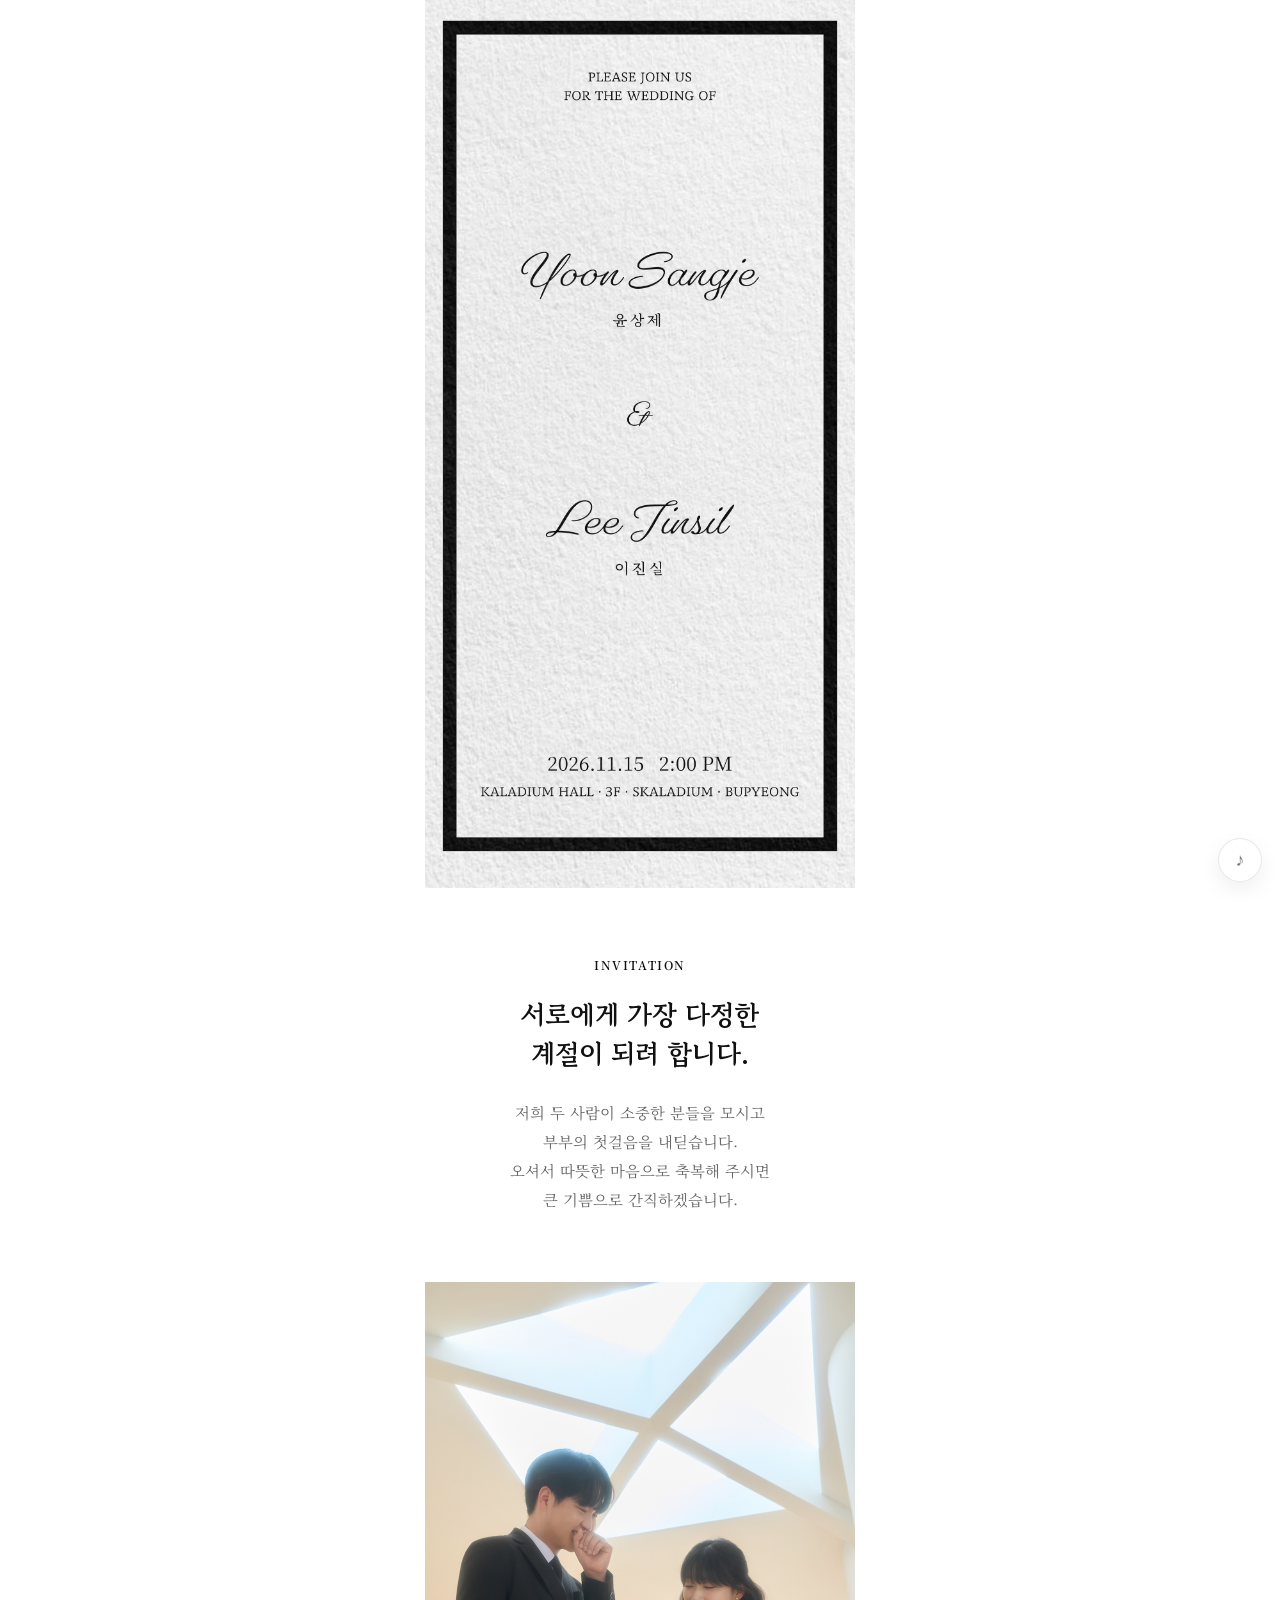
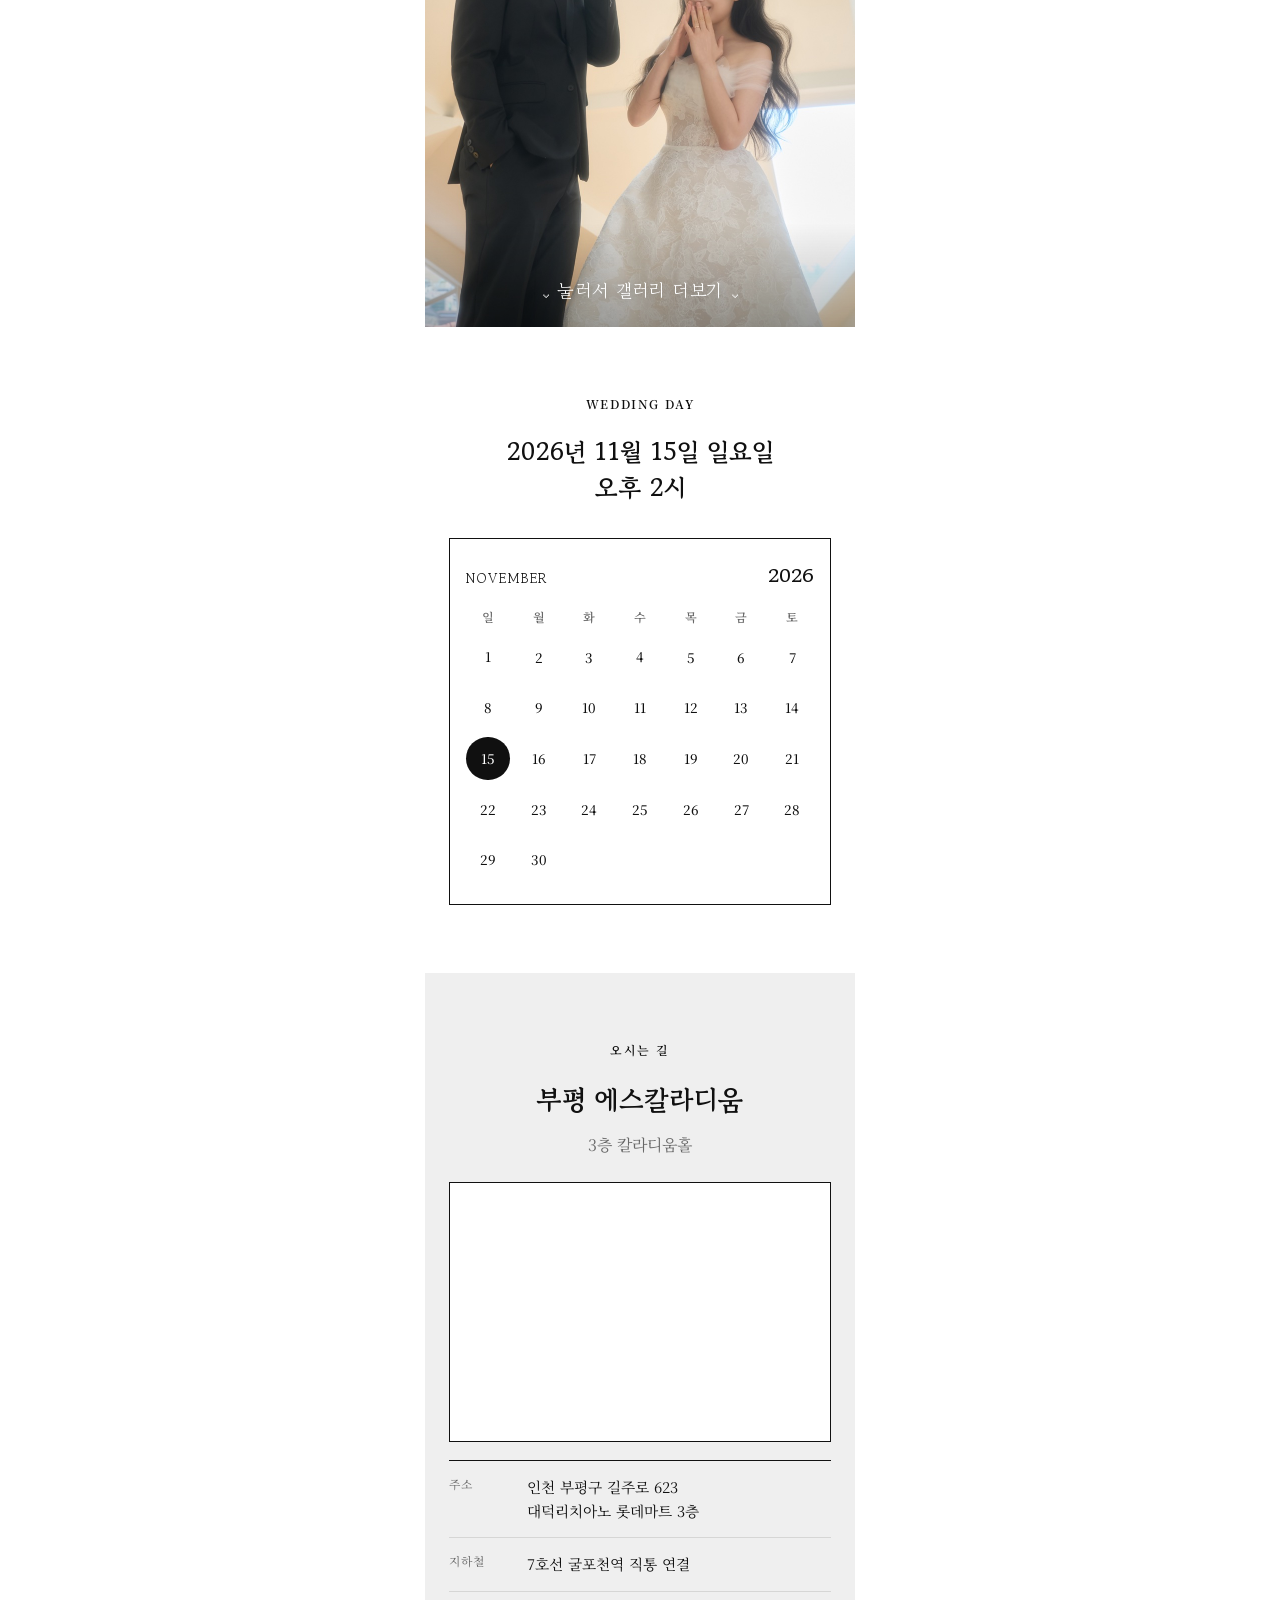
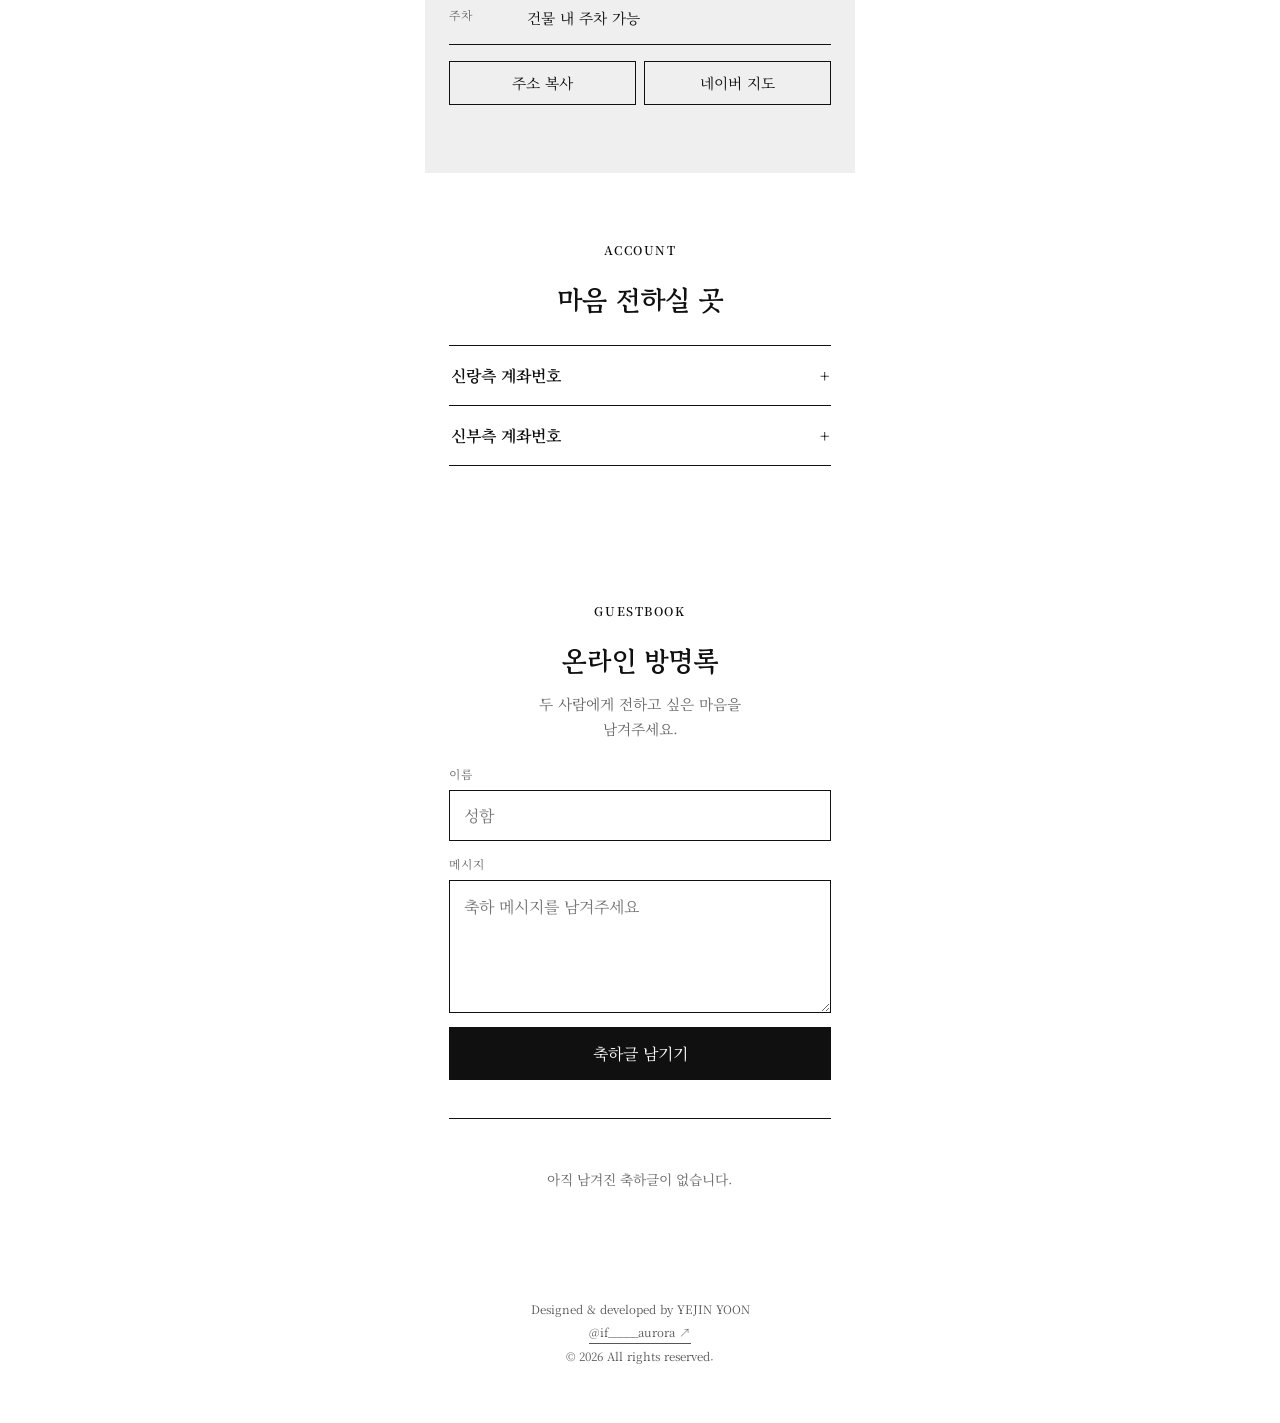
==== commit eb2415f6: "음악" ====
--- a/index.html
+++ b/index.html
@@ -130,6 +130,10 @@
       <p>© 2026 All rights reserved.</p>
     </footer>
   </main>
+  <audio id='bgm' src='./assets/bgm.mp3' autoplay loop preload='auto'></audio>
+  <button class='music-toggle' type='button' aria-label='배경음악 재생' aria-pressed='false'>
+    <span class='music-icon'>♪</span>
+  </button>
   <div class='toast' role='status' aria-live='polite'>복사되었습니다</div>
   <script src='./script.js'></script>
 </body>
--- a/styles.css
+++ b/styles.css
@@ -748,3 +748,46 @@
   text-shadow: none;
   font-size: 1.08rem;
 }
+
+.music-toggle {
+  position: fixed;
+  right: 18px;
+  bottom: 18px;
+  z-index: 30;
+  width: 44px;
+  height: 44px;
+  display: grid;
+  place-items: center;
+  border: 1px solid rgba(17, 17, 17, 0.18);
+  border-radius: 999px;
+  background: rgba(255, 255, 255, 0.9);
+  color: var(--ink);
+  box-shadow: 0 8px 22px rgba(17, 17, 17, 0.12);
+  cursor: pointer;
+  -webkit-tap-highlight-color: transparent;
+  transition: opacity 0.25s ease, transform 0.25s ease, background 0.25s ease;
+}
+
+.music-toggle:active {
+  transform: scale(0.94);
+}
+
+.music-toggle:not(.is-playing) {
+  opacity: 0.55;
+}
+
+.music-icon {
+  display: block;
+  font-family: Georgia, 'Times New Roman', serif;
+  font-size: 1.15rem;
+  line-height: 1;
+}
+
+.music-toggle.is-playing .music-icon {
+  animation: musicPulse 1.55s ease-in-out infinite;
+}
+
+@keyframes musicPulse {
+  0%, 100% { transform: translateY(0) scale(1); }
+  50% { transform: translateY(-1px) scale(1.12); }
+}
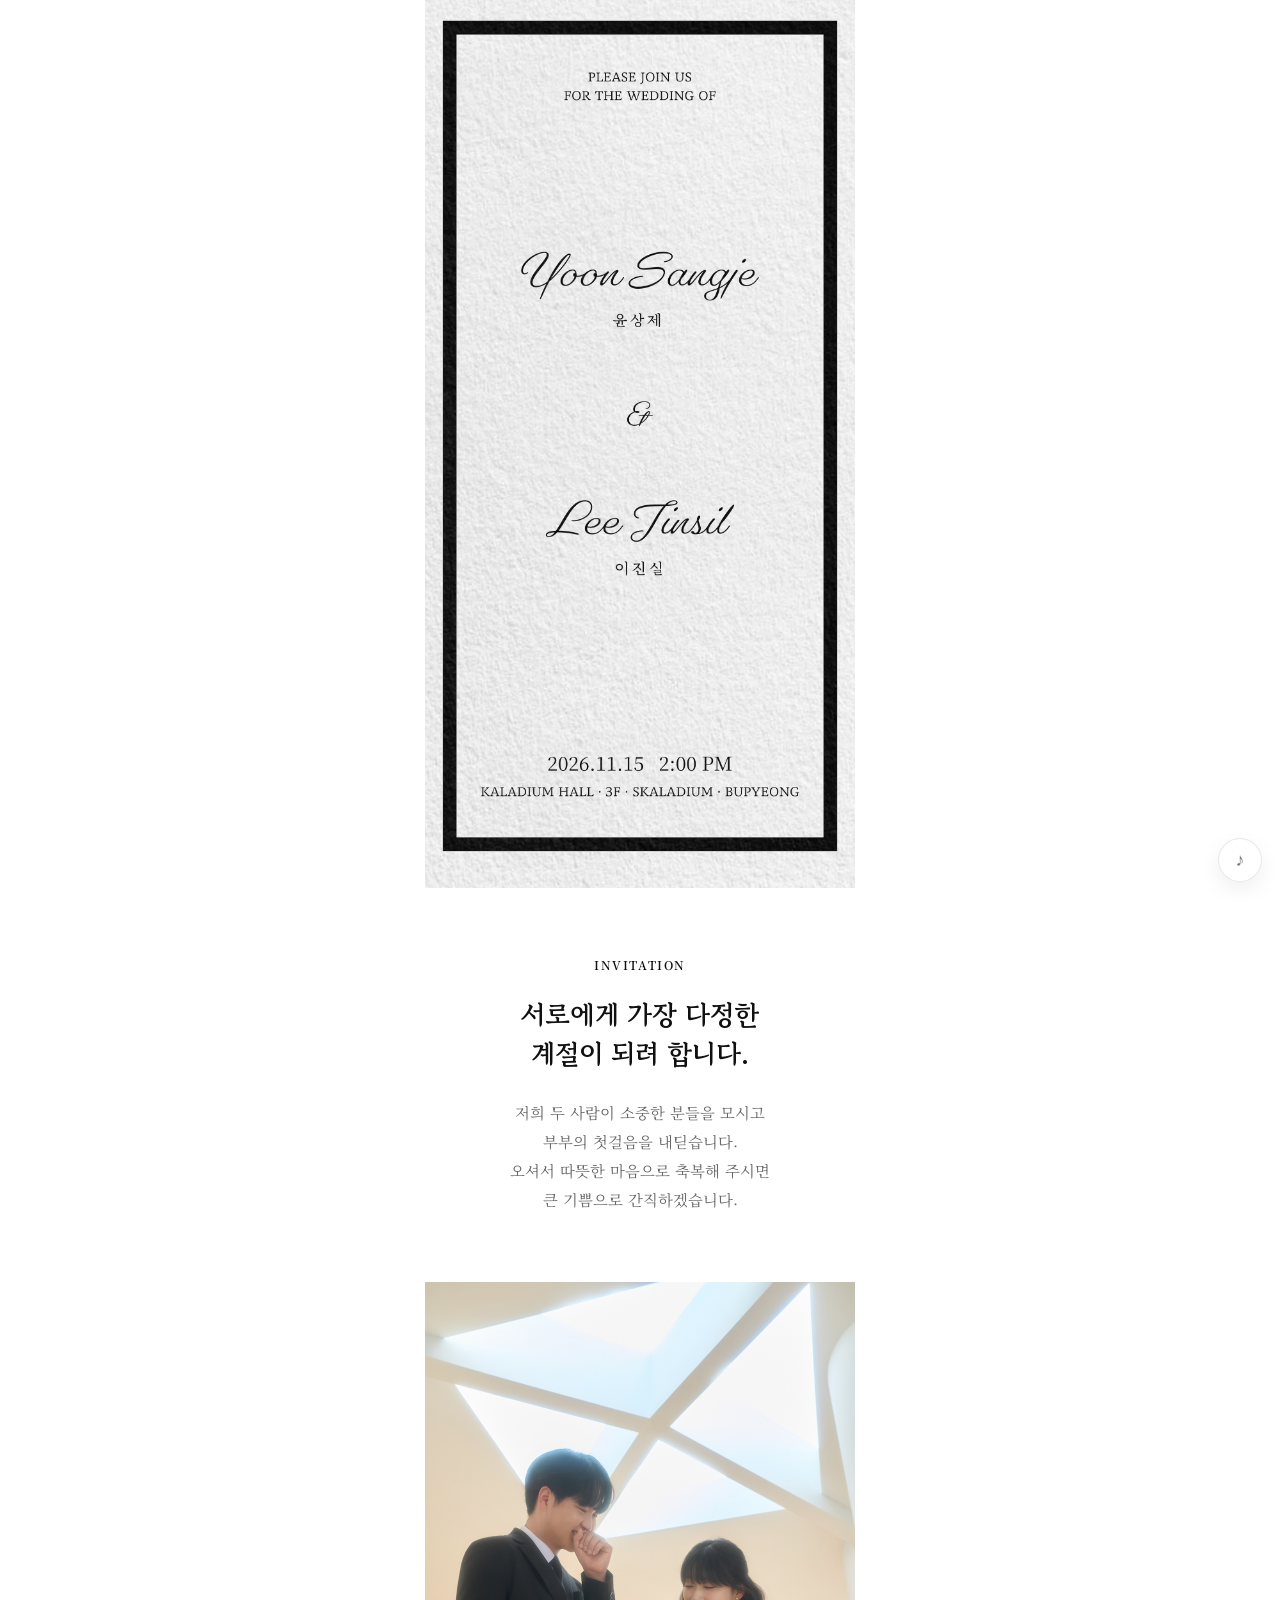
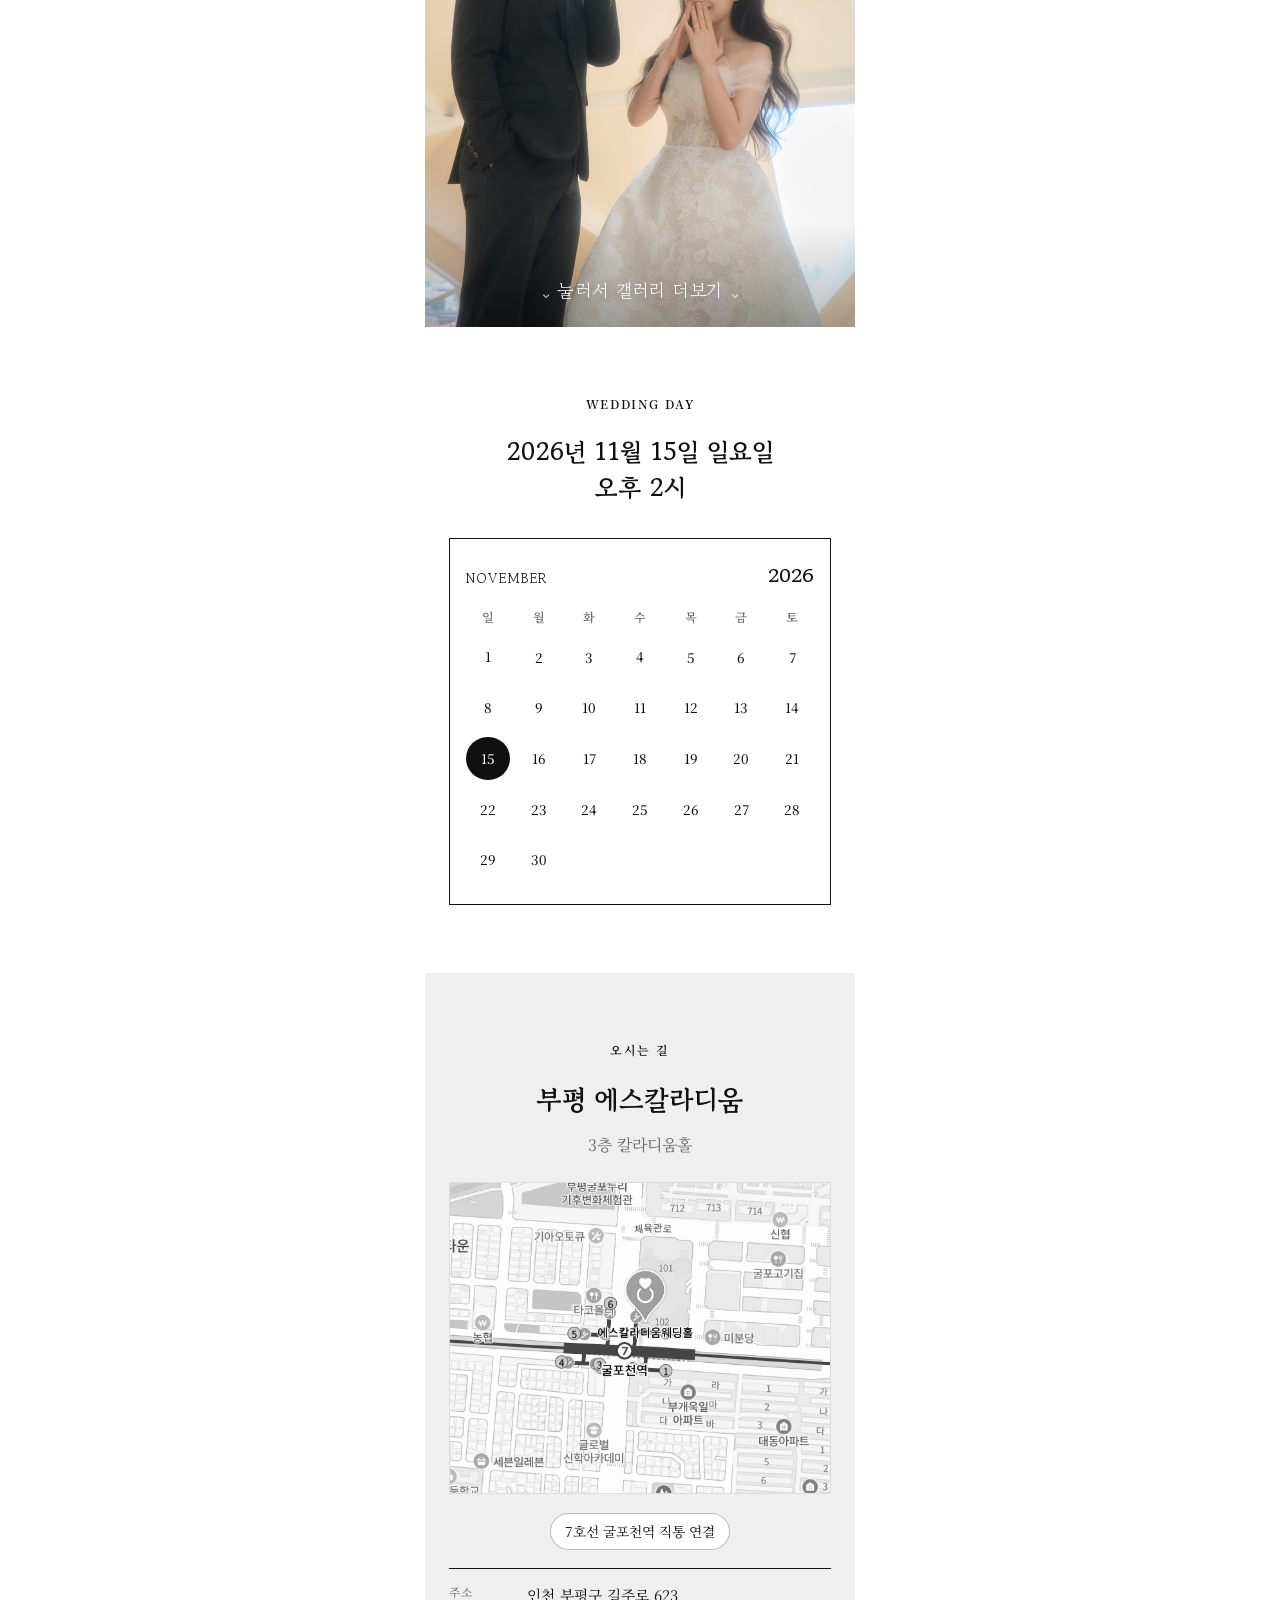
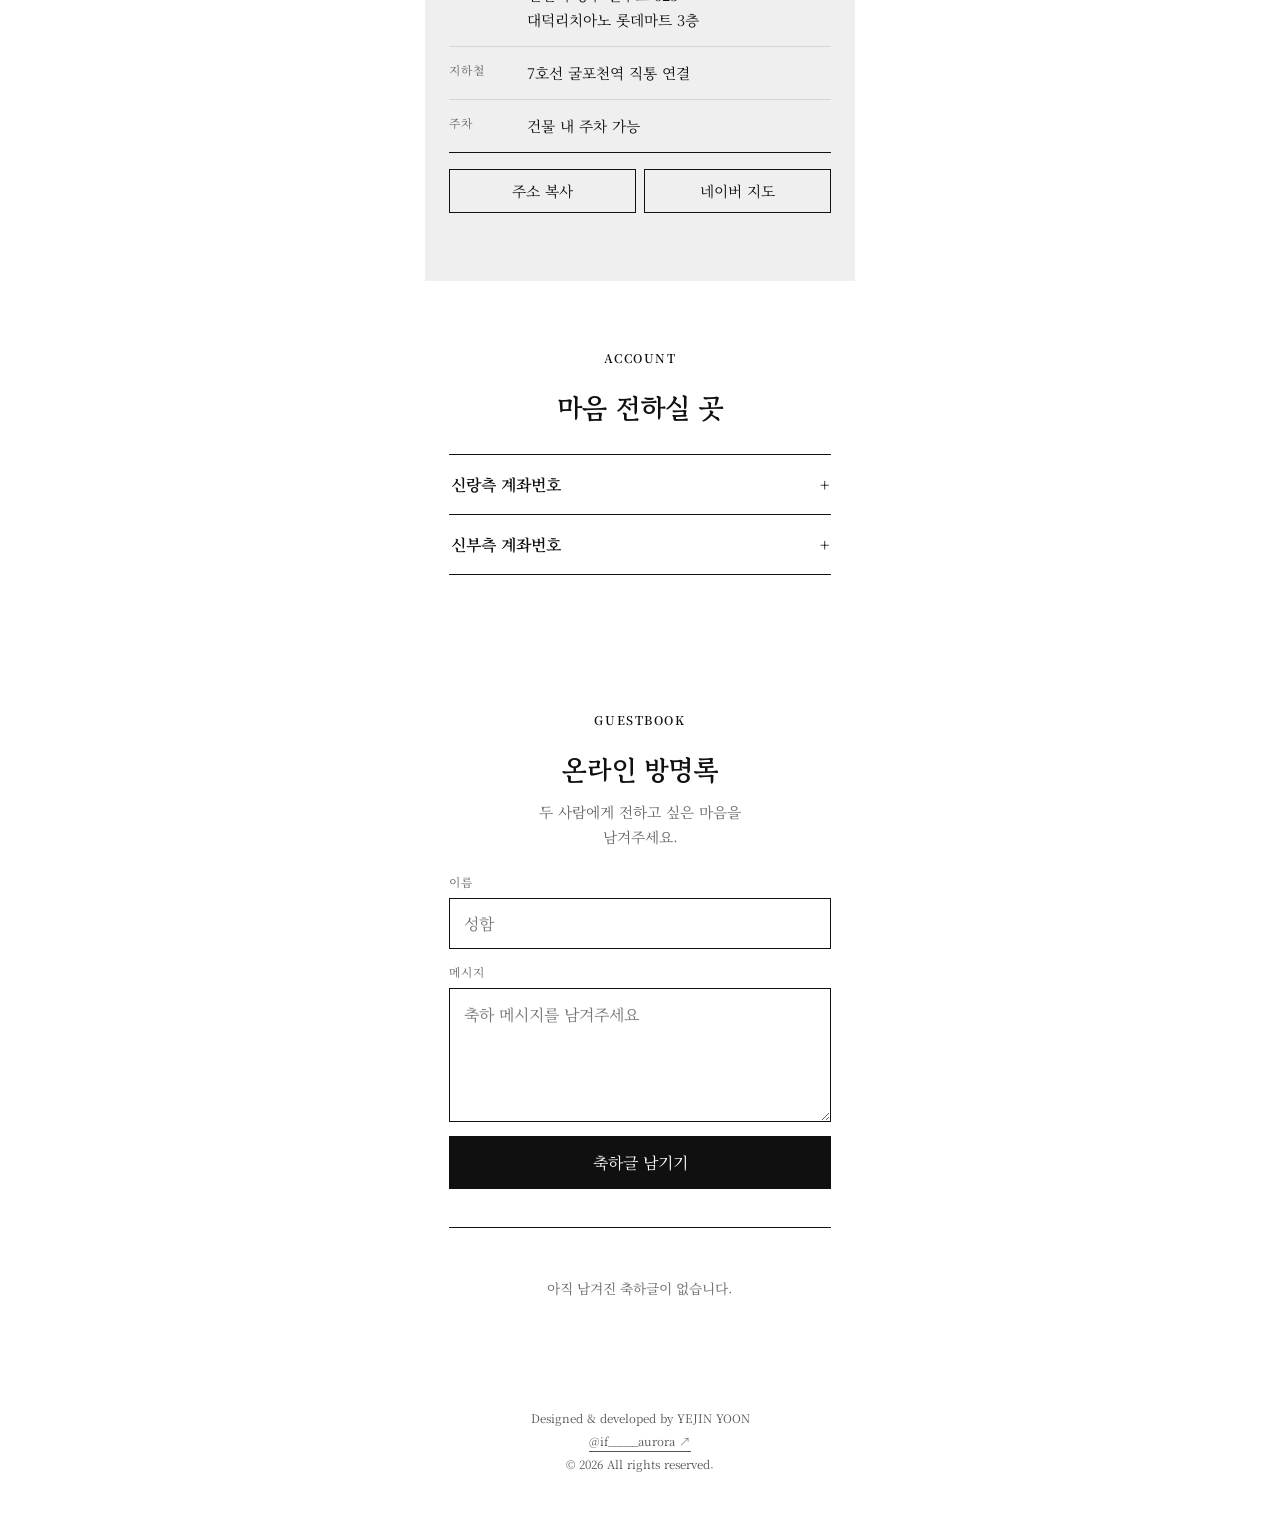
==== commit b3c50d04: "이미지" ====
--- a/index.html
+++ b/index.html
@@ -62,9 +62,10 @@
       <p class='section-title'>오시는 길</p>
       <h2>부평 에스칼라디움</h2>
       <p class='location-detail'>3층 칼라디움홀</p>
-      <div class='map-box map-preview embed-map'>
-        <iframe title='부평 에스칼라디움 지도' src='https://www.google.com/maps?q=%EB%B6%80%ED%8F%89%20%EC%97%90%EC%8A%A4%EC%B9%BC%EB%9D%BC%EB%94%94%EC%9B%80%20%EC%B9%BC%EB%9D%BC%EB%94%94%EC%9B%80%ED%99%80%20%EC%9D%B8%EC%B2%9C%20%EB%B6%80%ED%8F%89%EA%B5%AC%20%EA%B8%B8%EC%A3%BC%EB%A1%9C%20623&hl=ko&output=embed' loading='lazy' referrerpolicy='no-referrer-when-downgrade'></iframe>
+      <div class='static-map location-map-image'>
+        <img src='./assets/location-map.jpg' alt='굴포천역과 에스칼라디움웨딩홀 위치 지도'>
       </div>
+      <p class='station-caption'>7호선 굴포천역 직통 연결</p>
       <div class='location-info'>
         <div class='location-row'><span>주소</span><p>인천 부평구 길주로 623<br>대덕리치아노 롯데마트 3층</p></div>
         <div class='location-row'><span>지하철</span><p>7호선 굴포천역 직통 연결</p></div>
--- a/styles.css
+++ b/styles.css
@@ -791,3 +791,32 @@
   0%, 100% { transform: translateY(0) scale(1); }
   50% { transform: translateY(-1px) scale(1.12); }
 }
+
+.station-caption {
+  display: inline-flex;
+  align-items: center;
+  justify-content: center;
+  margin: 0.2rem auto 0;
+  padding: 8px 14px;
+  border: 1px solid rgba(17, 17, 17, 0.28);
+  border-radius: 999px;
+  background: #ffffff;
+  color: var(--ink);
+  font-size: 0.86rem;
+  line-height: 1.4;
+  letter-spacing: 0;
+}
+
+.location-map-image {
+  margin: 1.6rem 0 1rem;
+  border: 1px solid rgba(17, 17, 17, 0.14);
+  background: #ffffff;
+}
+
+.location-map-image img {
+  display: block;
+  width: 100%;
+  height: auto;
+  aspect-ratio: auto;
+  object-fit: contain;
+}
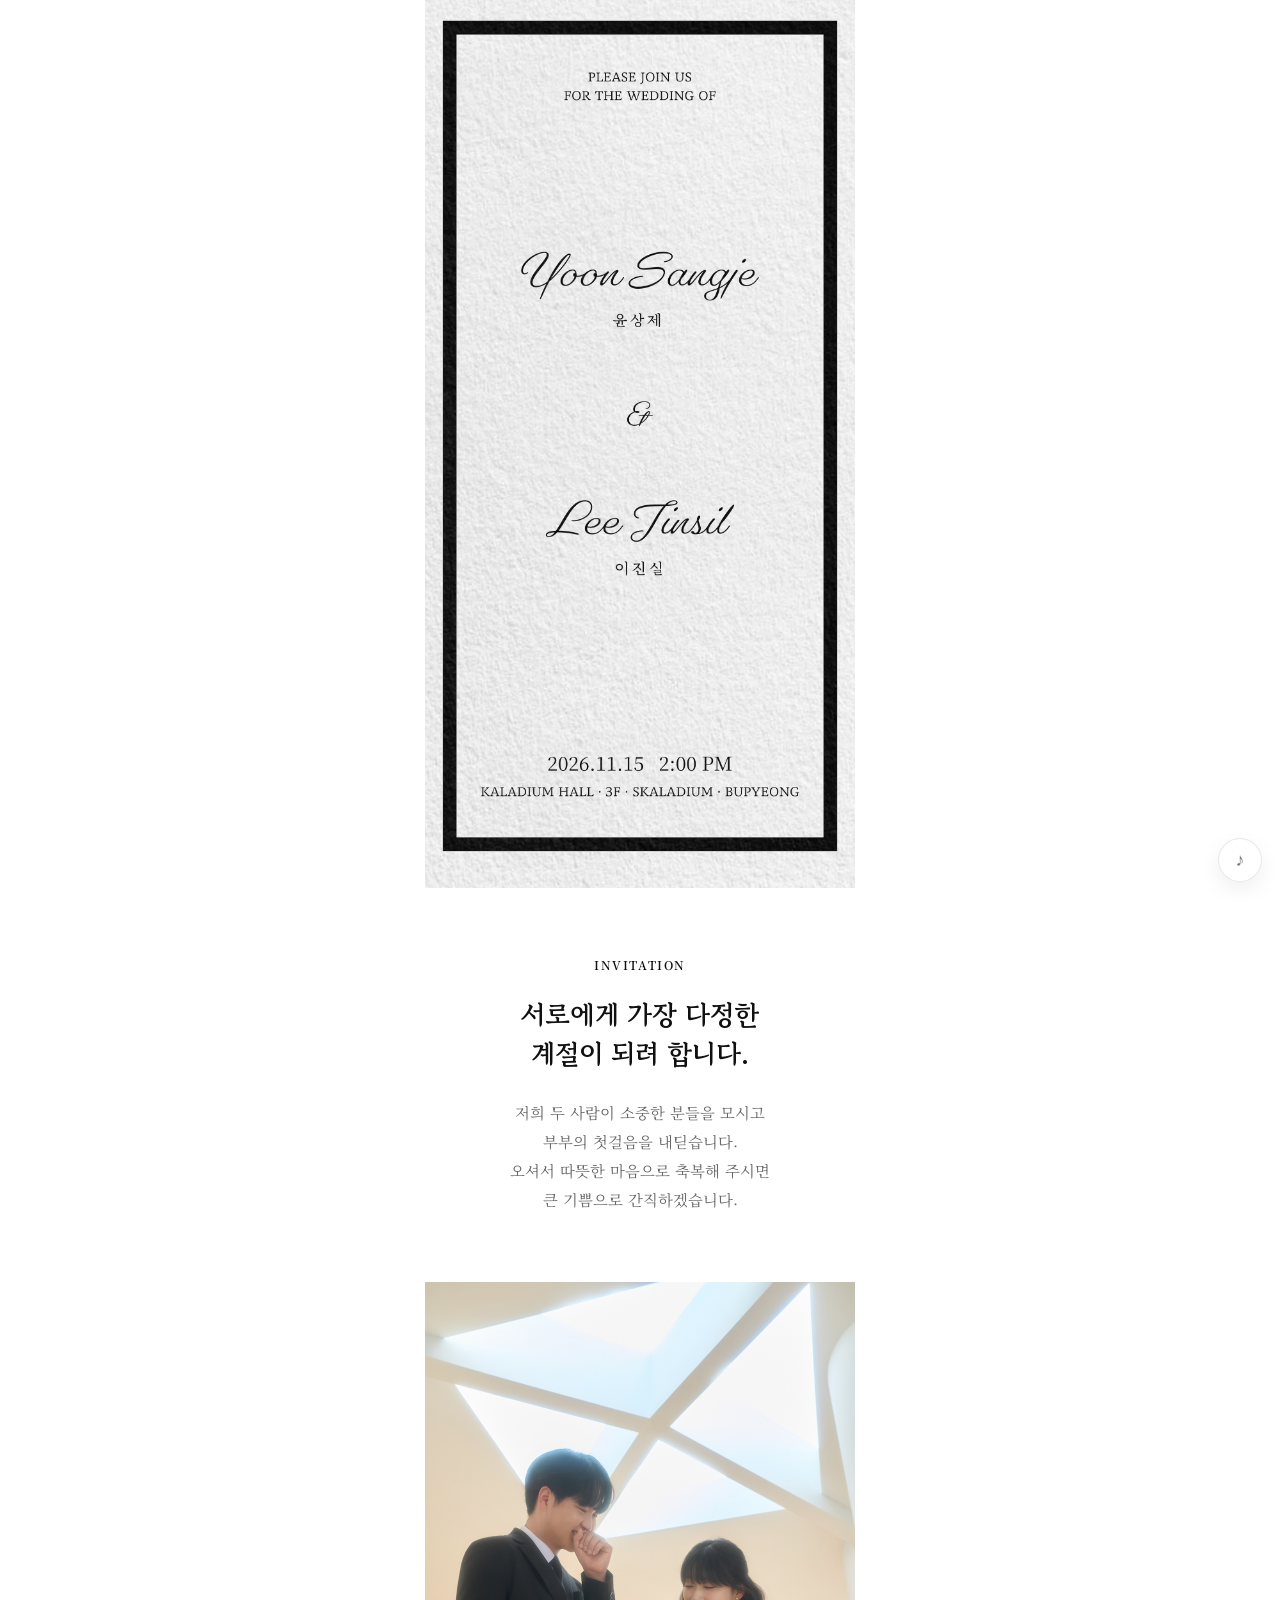
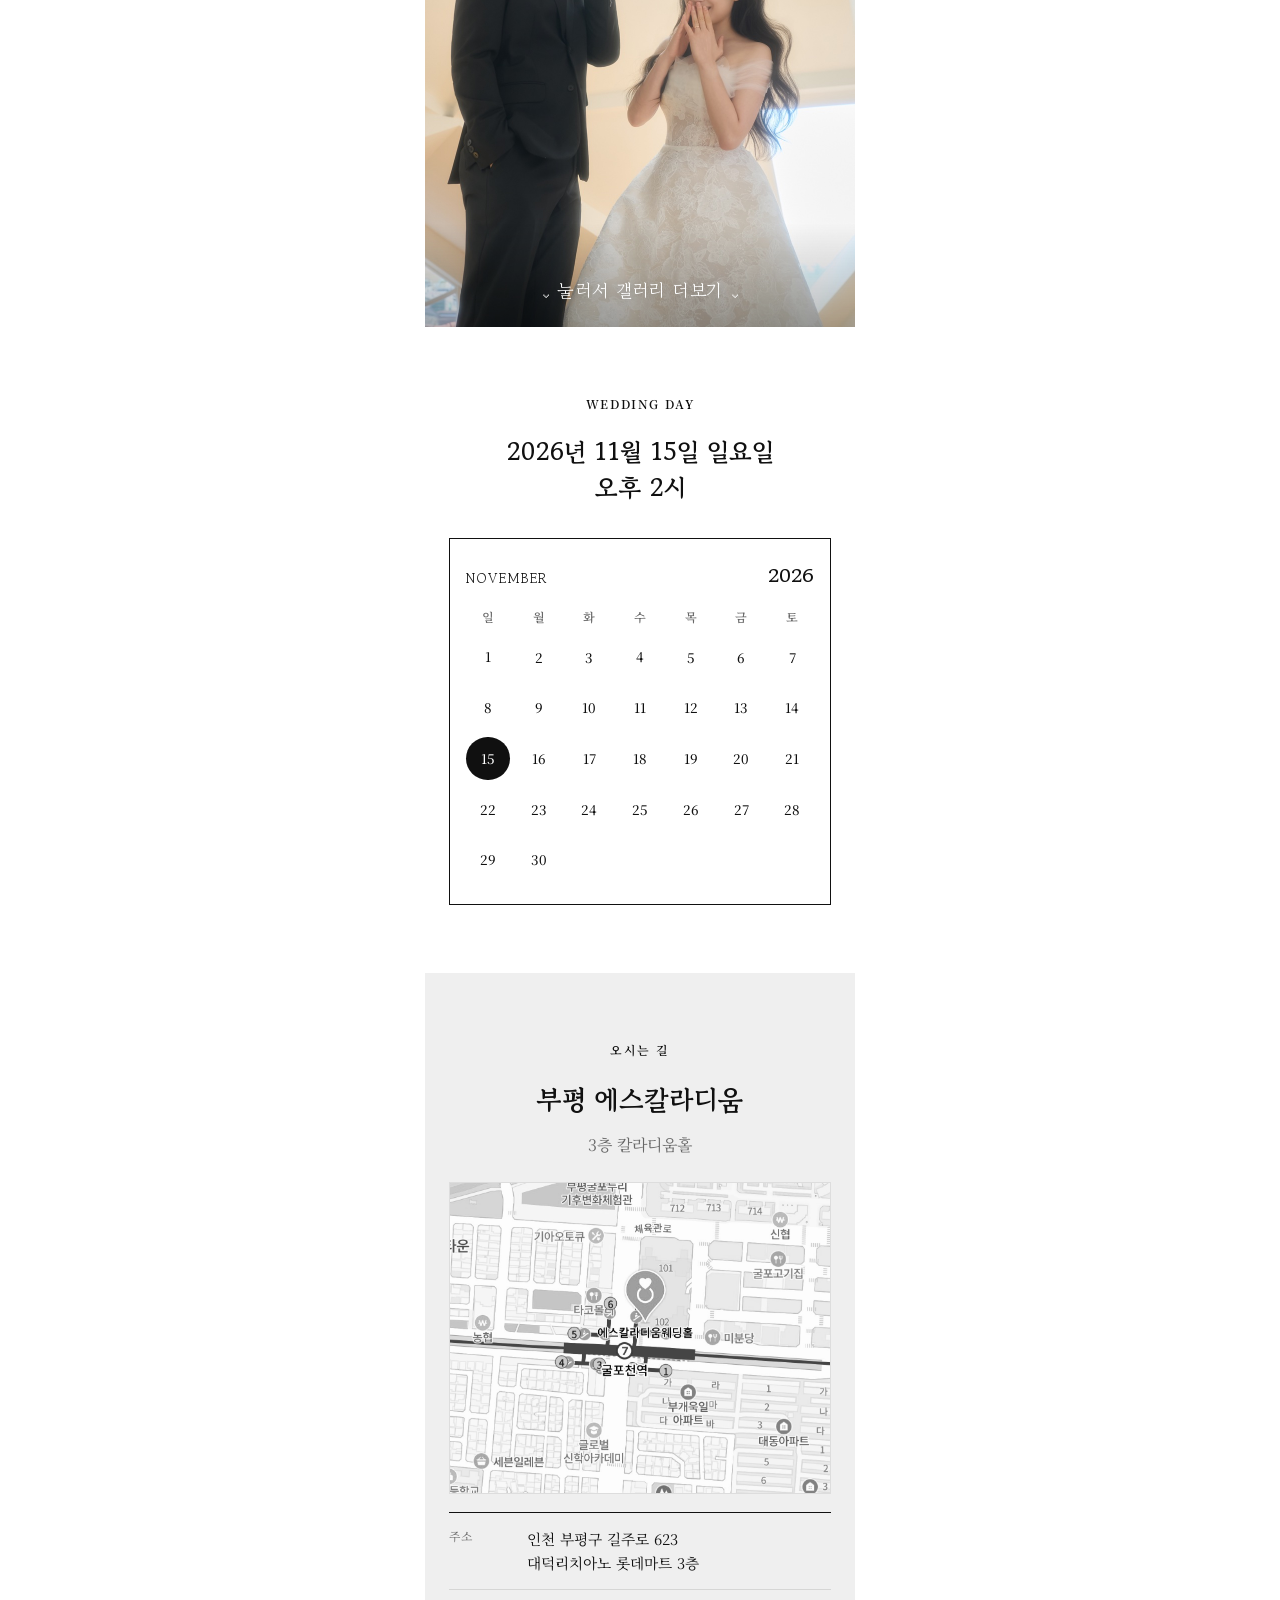
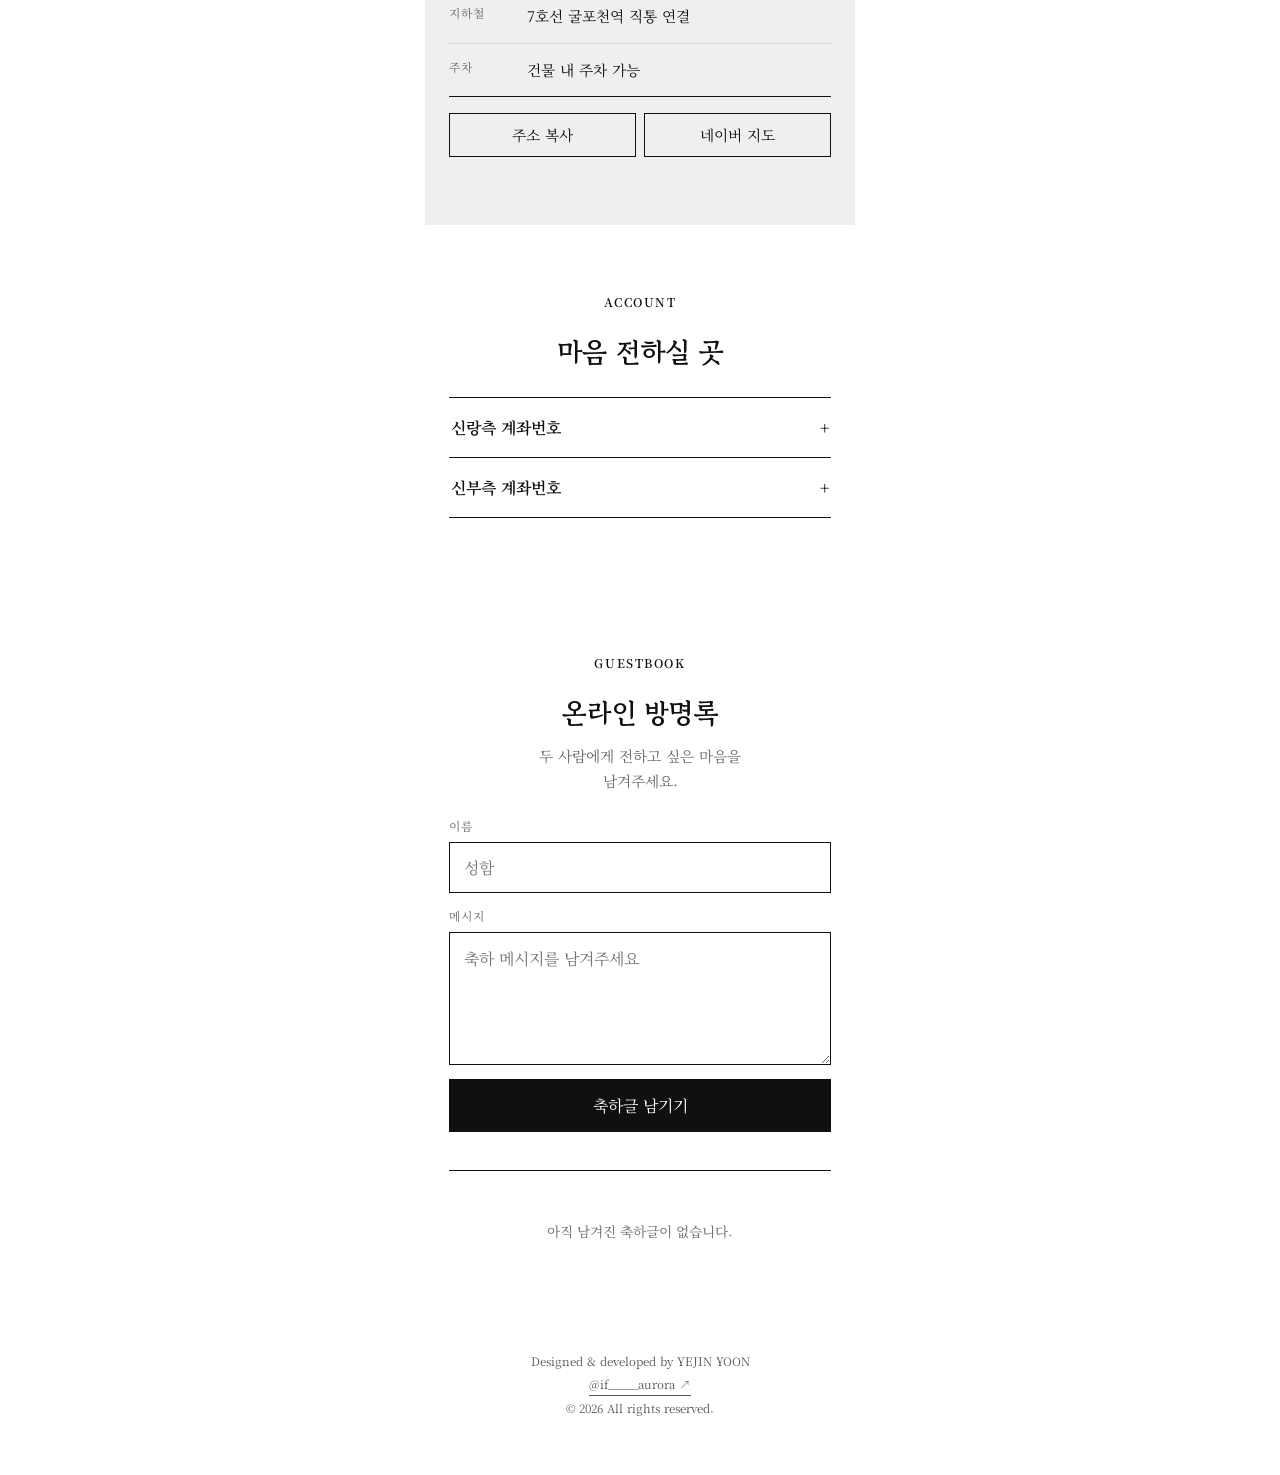
==== commit ba658ea9: "ㅋ" ====
--- a/index.html
+++ b/index.html
@@ -65,7 +65,6 @@
       <div class='static-map location-map-image'>
         <img src='./assets/location-map.jpg' alt='굴포천역과 에스칼라디움웨딩홀 위치 지도'>
       </div>
-      <p class='station-caption'>7호선 굴포천역 직통 연결</p>
       <div class='location-info'>
         <div class='location-row'><span>주소</span><p>인천 부평구 길주로 623<br>대덕리치아노 롯데마트 3층</p></div>
         <div class='location-row'><span>지하철</span><p>7호선 굴포천역 직통 연결</p></div>
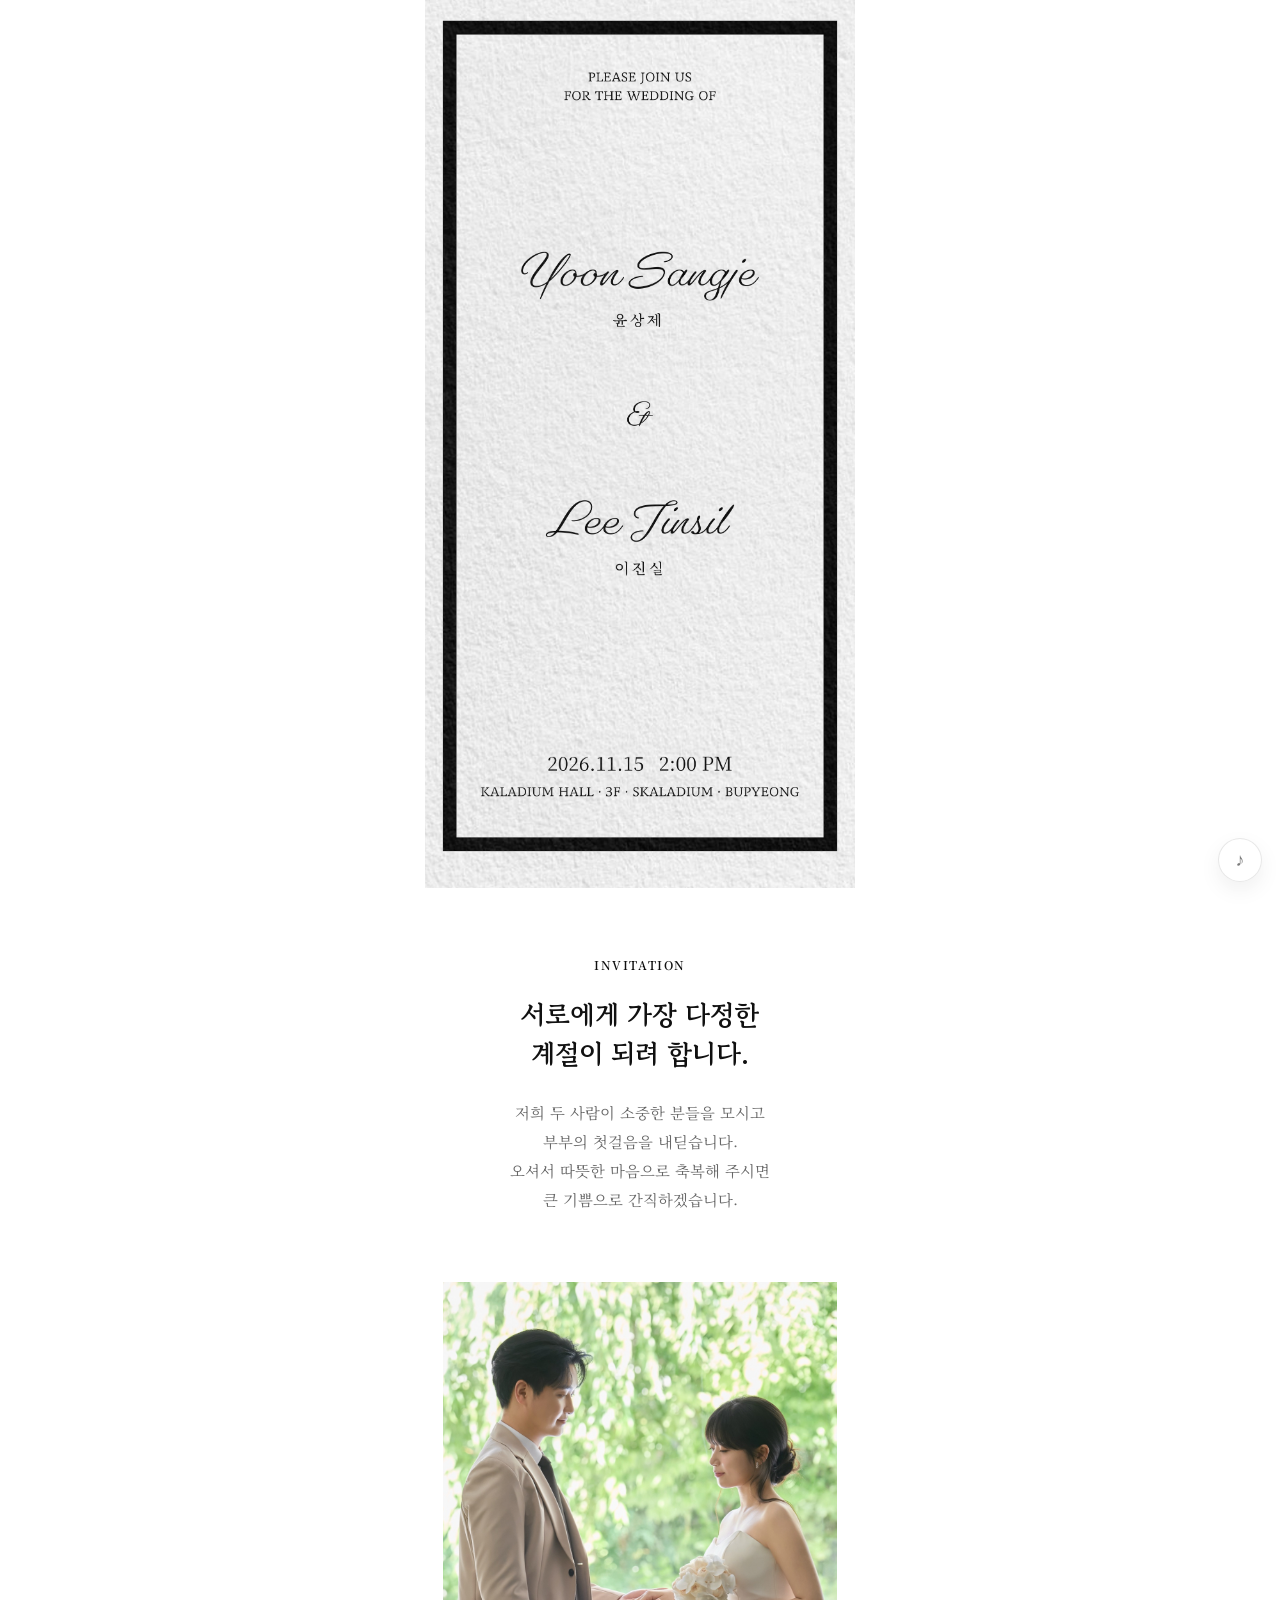
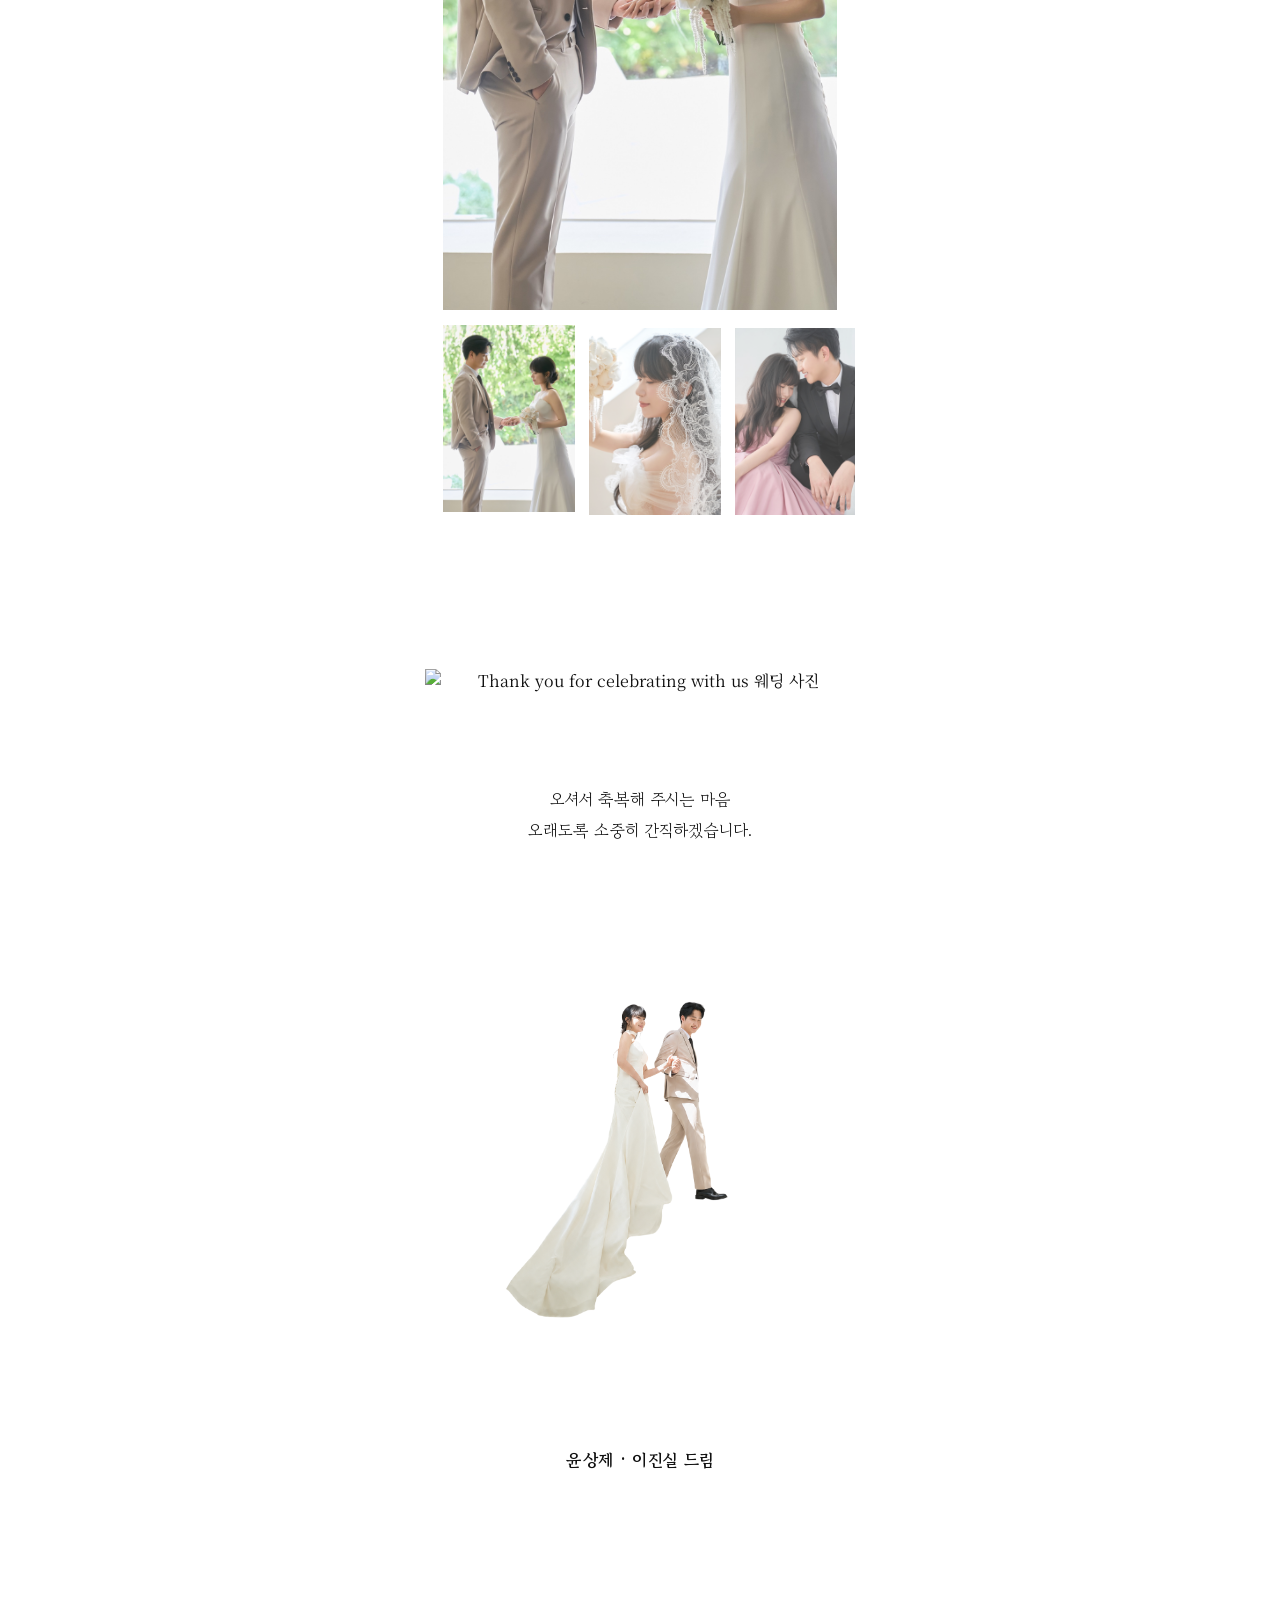
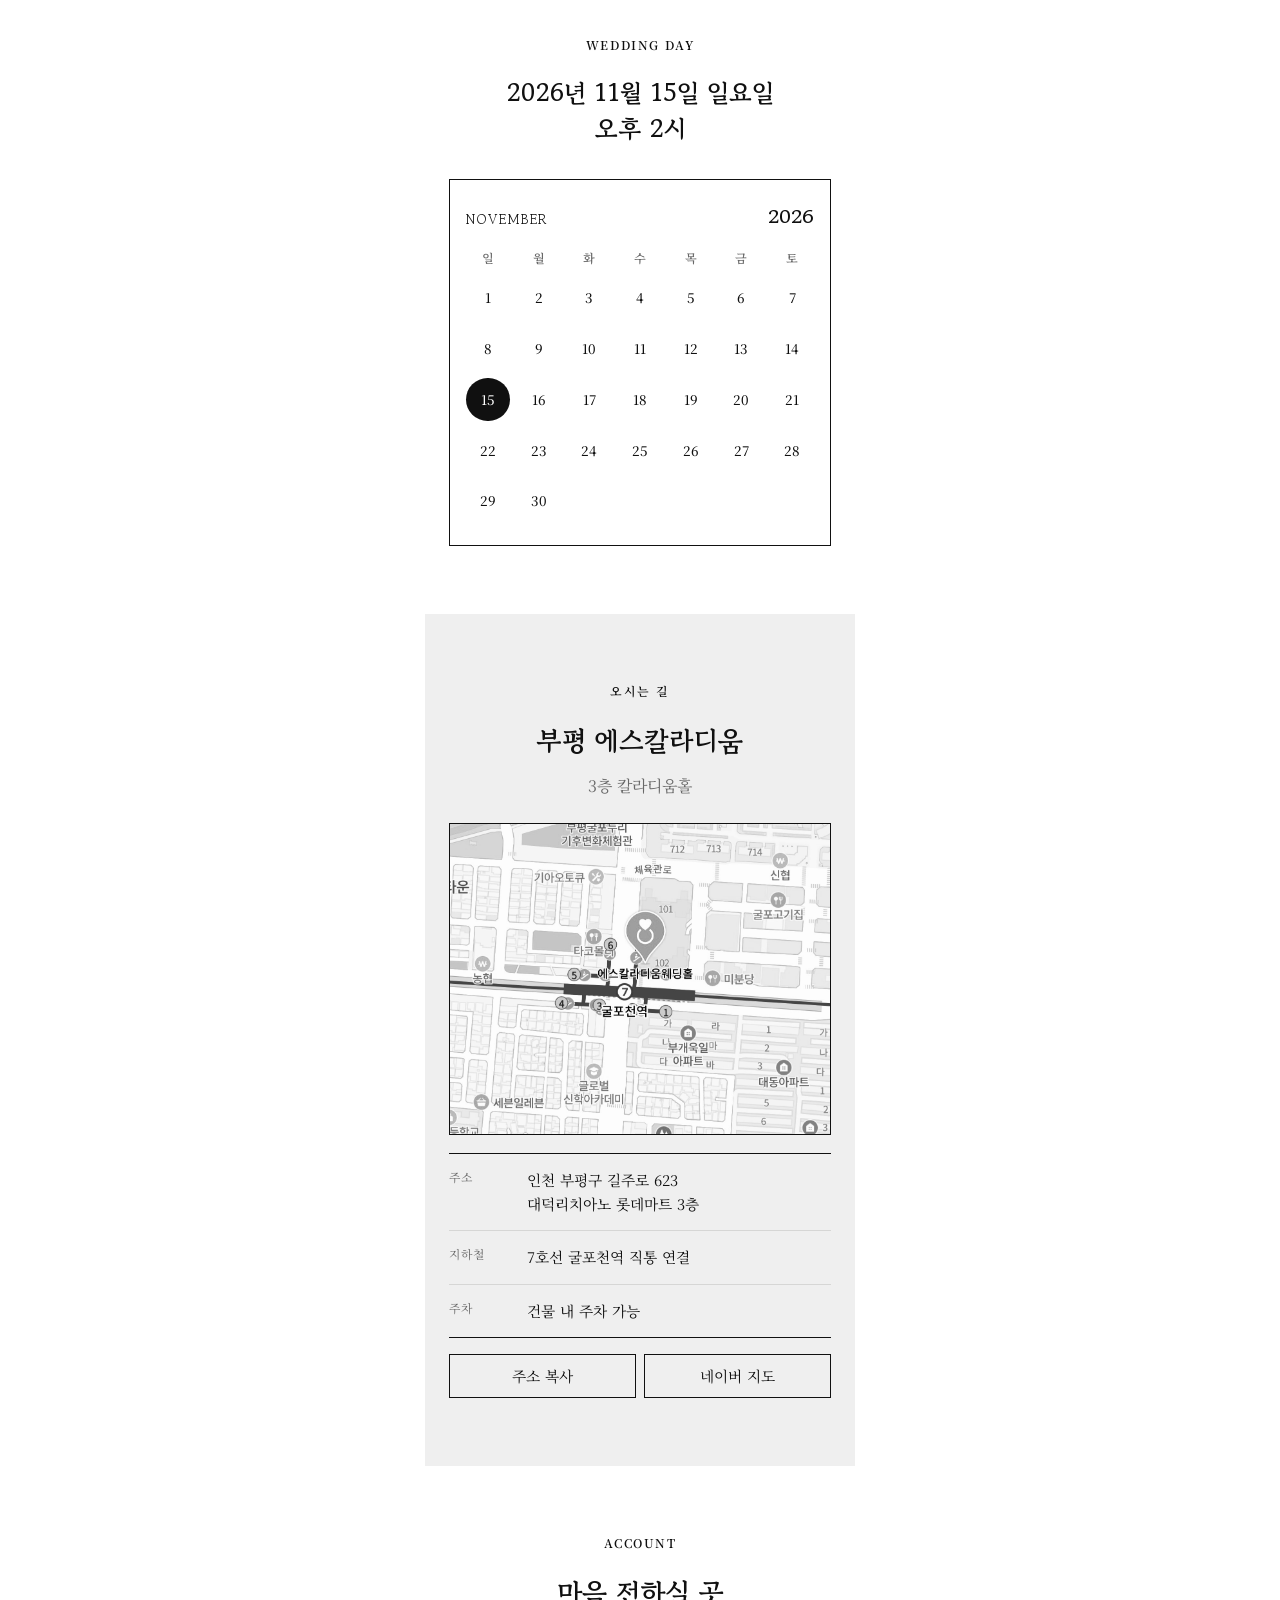
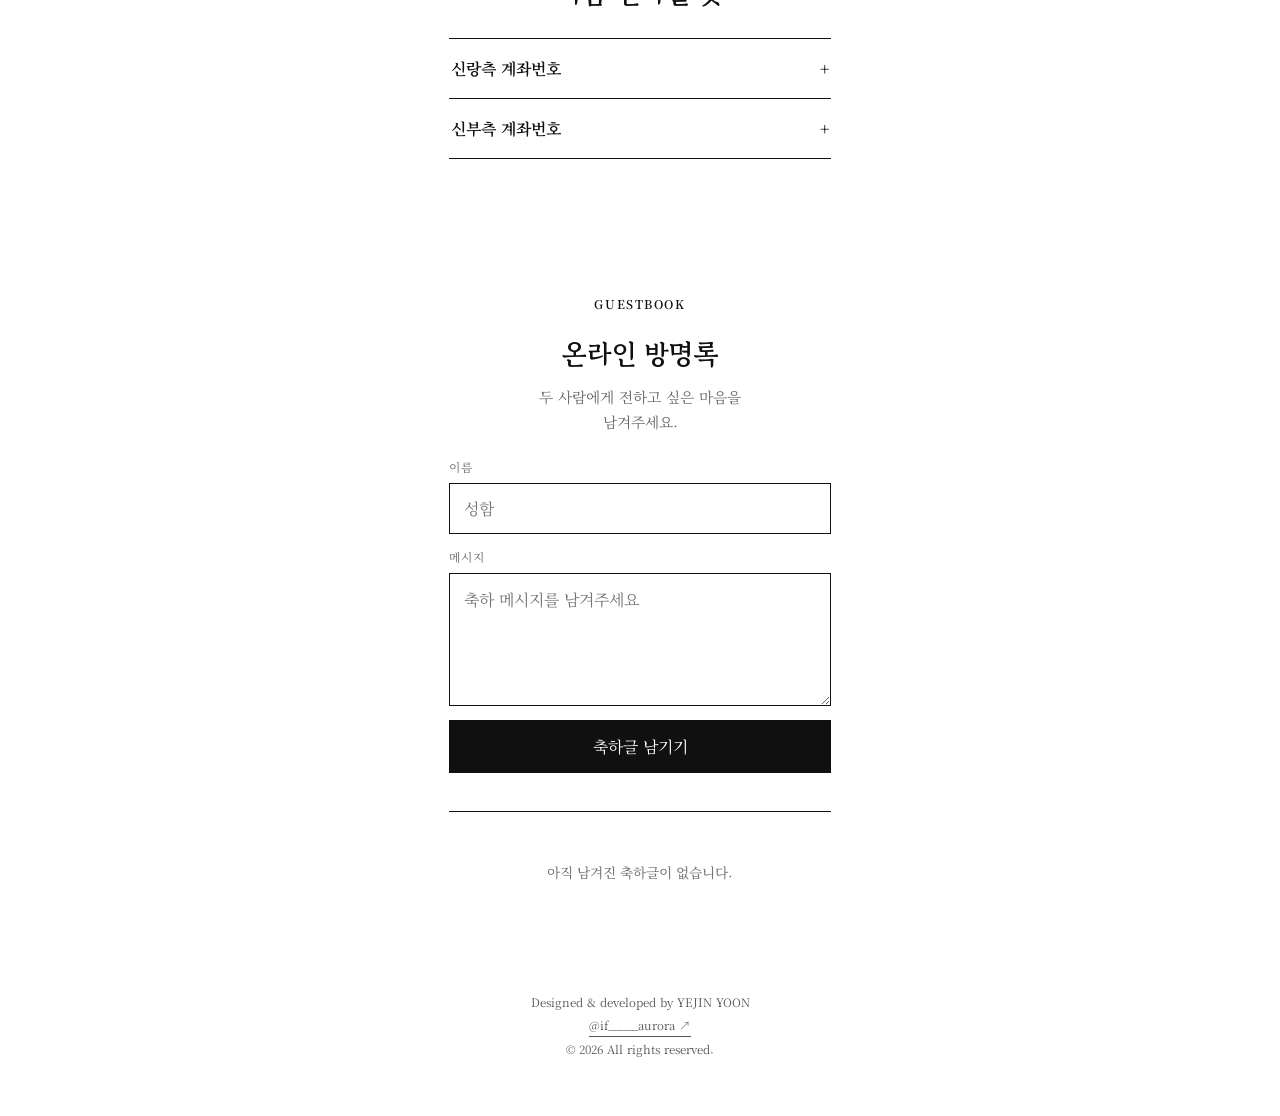
==== commit 08164b5e: "변경" ====
--- a/index.html
+++ b/index.html
@@ -24,22 +24,42 @@
       <p>저희 두 사람이 소중한 분들을 모시고<br>부부의 첫걸음을 내딛습니다.<br>오셔서 따뜻한 마음으로 축복해 주시면<br>큰 기쁨으로 간직하겠습니다.</p>
     </section>
 
-    <section class='gallery gallery-single' aria-label='사진 갤러리'>
-      <div class='gallery-preview-panel'>
-        <img src='./assets/gallery-preview.jpg' alt='윤상제 이진실 웨딩 갤러리 미리보기'>
+    <section class='gallery gallery-slider' aria-label='사진 갤러리'>
+      <div class='gallery-main'>
+        <img id='galleryMainImage' src='./assets/slider/7.jpg' alt='윤상제 이진실 웨딩 사진 7'>
       </div>
-      <div class='gallery-collapsible' id='galleryCollapsible'>
-        <img src='./assets/gallery-complete.jpg' alt='윤상제 이진실 웨딩 갤러리'>
-        <div class='gallery-closing'>
-          <p>오셔서 축복해 주시는 마음<br>오래도록 소중히 간직하겠습니다.</p>
-          <img src='./assets/gallery-ending.png' alt='윤상제 이진실 웨딩 사진'>
-          <strong>윤상제 · 이진실 드림</strong>
+      <div class='gallery-thumb-rail' aria-label='웨딩 사진 썸네일'>
+        <div class='gallery-swipe-hint' aria-hidden='true'>
+          <span class='swipe-hand'>↔</span>
+          <span>옆으로 넘겨보세요</span>
+        </div>
+        <div class='gallery-thumb-belt'>
+          <button class='gallery-thumb is-active' type='button' data-gallery-src='./assets/slider/7.jpg' data-gallery-alt='윤상제 이진실 웨딩 사진 7'><img src='./assets/slider/7.jpg' alt=''></button>
+          <button class='gallery-thumb' type='button' data-gallery-src='./assets/slider/2.jpg' data-gallery-alt='윤상제 이진실 웨딩 사진 2'><img src='./assets/slider/2.jpg' alt=''></button>
+          <button class='gallery-thumb' type='button' data-gallery-src='./assets/slider/8.jpg' data-gallery-alt='윤상제 이진실 웨딩 사진 8'><img src='./assets/slider/8.jpg' alt=''></button>
+          <button class='gallery-thumb' type='button' data-gallery-src='./assets/slider/1.jpg' data-gallery-alt='윤상제 이진실 웨딩 사진 1'><img src='./assets/slider/1.jpg' alt=''></button>
+          <button class='gallery-thumb' type='button' data-gallery-src='./assets/slider/3.jpg' data-gallery-alt='윤상제 이진실 웨딩 사진 3'><img src='./assets/slider/3.jpg' alt=''></button>
+          <button class='gallery-thumb' type='button' data-gallery-src='./assets/slider/4.jpg' data-gallery-alt='윤상제 이진실 웨딩 사진 4'><img src='./assets/slider/4.jpg' alt=''></button>
+          <button class='gallery-thumb' type='button' data-gallery-src='./assets/slider/5.jpg' data-gallery-alt='윤상제 이진실 웨딩 사진 5'><img src='./assets/slider/5.jpg' alt=''></button>
+          <button class='gallery-thumb' type='button' data-gallery-src='./assets/slider/6.jpg' data-gallery-alt='윤상제 이진실 웨딩 사진 6'><img src='./assets/slider/6.jpg' alt=''></button>
+          <button class='gallery-thumb' type='button' data-gallery-src='./assets/slider/10.jpg' data-gallery-alt='윤상제 이진실 웨딩 사진 10'><img src='./assets/slider/10.jpg' alt=''></button>
+          <button class='gallery-thumb' type='button' data-gallery-src='./assets/slider/7.jpg' data-gallery-alt='윤상제 이진실 웨딩 사진 7' aria-hidden='true' tabindex='-1'><img src='./assets/slider/7.jpg' alt=''></button>
+          <button class='gallery-thumb' type='button' data-gallery-src='./assets/slider/2.jpg' data-gallery-alt='윤상제 이진실 웨딩 사진 2' aria-hidden='true' tabindex='-1'><img src='./assets/slider/2.jpg' alt=''></button>
+          <button class='gallery-thumb' type='button' data-gallery-src='./assets/slider/8.jpg' data-gallery-alt='윤상제 이진실 웨딩 사진 8' aria-hidden='true' tabindex='-1'><img src='./assets/slider/8.jpg' alt=''></button>
+          <button class='gallery-thumb' type='button' data-gallery-src='./assets/slider/1.jpg' data-gallery-alt='윤상제 이진실 웨딩 사진 1' aria-hidden='true' tabindex='-1'><img src='./assets/slider/1.jpg' alt=''></button>
+          <button class='gallery-thumb' type='button' data-gallery-src='./assets/slider/3.jpg' data-gallery-alt='윤상제 이진실 웨딩 사진 3' aria-hidden='true' tabindex='-1'><img src='./assets/slider/3.jpg' alt=''></button>
+          <button class='gallery-thumb' type='button' data-gallery-src='./assets/slider/4.jpg' data-gallery-alt='윤상제 이진실 웨딩 사진 4' aria-hidden='true' tabindex='-1'><img src='./assets/slider/4.jpg' alt=''></button>
+          <button class='gallery-thumb' type='button' data-gallery-src='./assets/slider/5.jpg' data-gallery-alt='윤상제 이진실 웨딩 사진 5' aria-hidden='true' tabindex='-1'><img src='./assets/slider/5.jpg' alt=''></button>
+          <button class='gallery-thumb' type='button' data-gallery-src='./assets/slider/6.jpg' data-gallery-alt='윤상제 이진실 웨딩 사진 6' aria-hidden='true' tabindex='-1'><img src='./assets/slider/6.jpg' alt=''></button>
+          <button class='gallery-thumb' type='button' data-gallery-src='./assets/slider/10.jpg' data-gallery-alt='윤상제 이진실 웨딩 사진 10' aria-hidden='true' tabindex='-1'><img src='./assets/slider/10.jpg' alt=''></button>
         </div>
       </div>
-      <button class='gallery-toggle' type='button' aria-expanded='false' aria-controls='galleryCollapsible'>
-        <span class='toggle-open'>⌄ 눌러서 갤러리 더보기 ⌄</span>
-        <span class='toggle-close'>⌃ 갤러리 접기 ⌃</span>
-      </button>
+      <div class='gallery-closing'>
+        <img class='gallery-thankyou-image' src='./assets/gallery-thankyou.jpg' alt='Thank you for celebrating with us 웨딩 사진'>
+        <p>오셔서 축복해 주시는 마음<br>오래도록 소중히 간직하겠습니다.</p>
+        <img class='gallery-ending-photo' src='./assets/gallery-ending.png' alt='윤상제 이진실 웨딩 사진'>
+        <strong>윤상제 · 이진실 드림</strong>
+      </div>
     </section>
 
     <section class='calendar-section section'>
@@ -86,8 +106,12 @@
           <button type='button' data-copy='카카오뱅크 3333079191980 신랑 윤상제'>복사</button>
         </div>
         <div class='account-row'>
-          <span><strong>신랑 어머니 강복임</strong><br>농협 352-1286-7230-43</span>
-          <button type='button' data-copy='농협 352-1286-7230-43 신랑 어머니 강복임'>복사</button>
+          <span><strong>신랑 아버지 윤보원</strong><br>농협 3561350509363</span>
+          <button type='button' data-copy='농협 3561350509363 신랑 아버지 윤보원'>복사</button>
+        </div>
+        <div class='account-row'>
+          <span><strong>신랑 어머니 강복임</strong><br>농협 3521286723043</span>
+          <button type='button' data-copy='농협 3521286723043 신랑 어머니 강복임'>복사</button>
         </div>
       </details>
       <details>
--- a/styles.css
+++ b/styles.css
@@ -809,7 +809,7 @@
 
 .location-map-image {
   margin: 1.6rem 0 1rem;
-  border: 1px solid rgba(17, 17, 17, 0.14);
+  border: 1px solid var(--ink);
   background: #ffffff;
 }
 
@@ -820,3 +820,274 @@
   aspect-ratio: auto;
   object-fit: contain;
 }
+
+.gallery-thanks {
+  padding: 0 0 96px;
+  background: #ffffff;
+  overflow: hidden;
+}
+
+.gallery-thanks-image {
+  display: block;
+  width: 100%;
+  height: auto;
+  margin: 0;
+}
+
+.gallery-thanks .gallery-closing {
+  padding: 92px 24px 0;
+  background: #ffffff;
+}
+
+.gallery-thanks .gallery-closing p {
+  margin: 0 auto 72px;
+}
+
+.gallery-thanks .gallery-closing img {
+  width: min(76%, 330px);
+  margin: 0 auto 74px;
+  transform: translate(-18px, -60px);
+}
+
+.gallery-thanks .gallery-closing strong {
+  margin-top: -34px;
+}
+
+.gallery-slider {
+  padding: 0 0 96px;
+  overflow: hidden;
+  background: #ffffff;
+}
+
+.gallery-main {
+  width: 100%;
+  background: #ffffff;
+}
+
+.gallery-main img {
+  display: block;
+  width: 100%;
+  height: min(146vw, 628px);
+  object-fit: cover;
+  object-position: center center;
+  transition: opacity 0.28s ease, transform 0.28s ease;
+}
+
+.gallery-main img.is-changing {
+  opacity: 0;
+  transform: scale(0.992);
+}
+
+.gallery-thumb-rail {
+  width: 100%;
+  overflow-x: auto;
+  overflow-y: hidden;
+  padding: 18px 0 22px;
+  background: #ffffff;
+  -webkit-overflow-scrolling: touch;
+  scrollbar-width: none;
+  cursor: grab;
+}
+
+.gallery-thumb-rail::-webkit-scrollbar {
+  display: none;
+}
+
+.gallery-thumb-rail.is-dragging {
+  cursor: grabbing;
+}
+
+.gallery-thumb-belt {
+  display: flex;
+  width: max-content;
+  gap: 14px;
+  padding: 0 18px;
+}
+
+.gallery-thumb {
+  flex: 0 0 auto;
+  width: 30vw;
+  max-width: 132px;
+  min-width: 104px;
+  aspect-ratio: 3 / 4.25;
+  padding: 0;
+  border: 0;
+  border-radius: 0;
+  background: transparent;
+  opacity: 0.78;
+  cursor: pointer;
+  overflow: hidden;
+  transition: opacity 0.25s ease, transform 0.25s ease;
+}
+
+.gallery-thumb.is-active {
+  opacity: 1;
+  transform: translateY(-3px);
+}
+
+.gallery-thumb img {
+  display: block;
+  width: 100%;
+  height: 100%;
+  object-fit: cover;
+  object-position: center center;
+}
+
+.gallery-slider .gallery-closing {
+  padding: 0 24px;
+  background: #ffffff;
+}
+
+.gallery-slider .gallery-thankyou-image {
+  display: block;
+  width: calc(100% + 48px);
+  max-width: none;
+  height: auto;
+  margin: 0 -24px 92px;
+  transform: none;
+}
+
+.gallery-slider .gallery-closing p {
+  margin: 0 auto 72px;
+}
+
+.gallery-slider .gallery-ending-photo {
+  width: min(76%, 330px);
+  margin: 0 auto 74px;
+  transform: translate(-18px, -60px);
+}
+
+.gallery-slider .gallery-closing strong {
+  margin-top: -34px;
+}
+
+.gallery-slider .gallery-main {
+  padding: 0 18px;
+  box-sizing: border-box;
+}
+
+.gallery-slider .gallery-main img {
+  background: #ffffff;
+}
+
+.gallery-slider .gallery-main img.is-contain {
+  object-fit: contain;
+}
+
+.gallery-slider .gallery-thumb-rail {
+  margin-bottom: 132px;
+}
+
+.gallery-slider .gallery-closing {
+  padding: 0;
+}
+
+.gallery-slider .gallery-thankyou-image {
+  width: 100%;
+  margin: 0 0 92px;
+}
+
+.gallery-slider .gallery-closing p,
+.gallery-slider .gallery-closing strong {
+  padding-left: 24px;
+  padding-right: 24px;
+}
+
+.gallery-slider .gallery-main {
+  padding: 0;
+}
+
+.gallery-slider .gallery-main img {
+  width: calc(100% - 36px);
+  margin: 0 auto;
+}
+
+.gallery-closing p,
+.gallery-closing strong {
+  transition: opacity 2600ms ease, filter 2600ms ease, transform 2600ms ease;
+}
+
+.gallery-closing strong {
+  transition-delay: 900ms;
+}
+
+.gallery-thumb-rail {
+  position: relative;
+}
+
+.gallery-swipe-hint {
+  position: absolute;
+  left: 50%;
+  top: 50%;
+  z-index: 3;
+  display: inline-flex;
+  align-items: center;
+  justify-content: center;
+  gap: 7px;
+  padding: 9px 14px;
+  border: 1px solid rgba(17, 17, 17, 0.16);
+  border-radius: 999px;
+  background: rgba(255, 255, 255, 0.86);
+  color: rgba(17, 17, 17, 0.74);
+  font-size: 0.78rem;
+  line-height: 1;
+  white-space: nowrap;
+  box-shadow: 0 8px 24px rgba(17, 17, 17, 0.08);
+  transform: translate(-50%, -50%);
+  pointer-events: none;
+  animation: swipeHintFade 2200ms ease forwards;
+}
+
+.swipe-hand {
+  display: inline-block;
+  font-size: 0.95rem;
+  animation: swipeHintMove 900ms ease-in-out 2;
+}
+
+.gallery-swipe-hint.is-hidden {
+  display: none;
+}
+
+@keyframes swipeHintFade {
+  0% { opacity: 0; filter: blur(6px); transform: translate(-50%, -46%); }
+  18% { opacity: 1; filter: blur(0); transform: translate(-50%, -50%); }
+  72% { opacity: 1; filter: blur(0); transform: translate(-50%, -50%); }
+  100% { opacity: 0; filter: blur(5px); transform: translate(-50%, -54%); }
+}
+
+@keyframes swipeHintMove {
+  0%, 100% { transform: translateX(0); }
+  50% { transform: translateX(-8px); }
+}
+
+.gallery-swipe-hint {
+  display: none;
+  opacity: 0;
+  animation: none;
+}
+
+.gallery-swipe-hint.is-visible {
+  display: inline-flex;
+  animation: swipeHintFade 2200ms ease forwards;
+}
+
+.gallery-swipe-hint.is-visible .swipe-hand {
+  animation: swipeHintMove 900ms ease-in-out 2;
+}
+
+.gallery-swipe-hint {
+  background: rgba(255, 255, 255, 0.76);
+  color: rgba(17, 17, 17, 0.64);
+  border-color: rgba(17, 17, 17, 0.12);
+  box-shadow: 0 8px 24px rgba(17, 17, 17, 0.06);
+}
+
+.gallery-swipe-hint.is-visible {
+  animation: swipeHintFade 3200ms ease forwards;
+}
+
+@keyframes swipeHintFade {
+  0% { opacity: 1; filter: blur(0); transform: translate(-50%, -50%); }
+  62% { opacity: 1; filter: blur(0); transform: translate(-50%, -50%); }
+  100% { opacity: 0; filter: blur(5px); transform: translate(-50%, -54%); }
+}
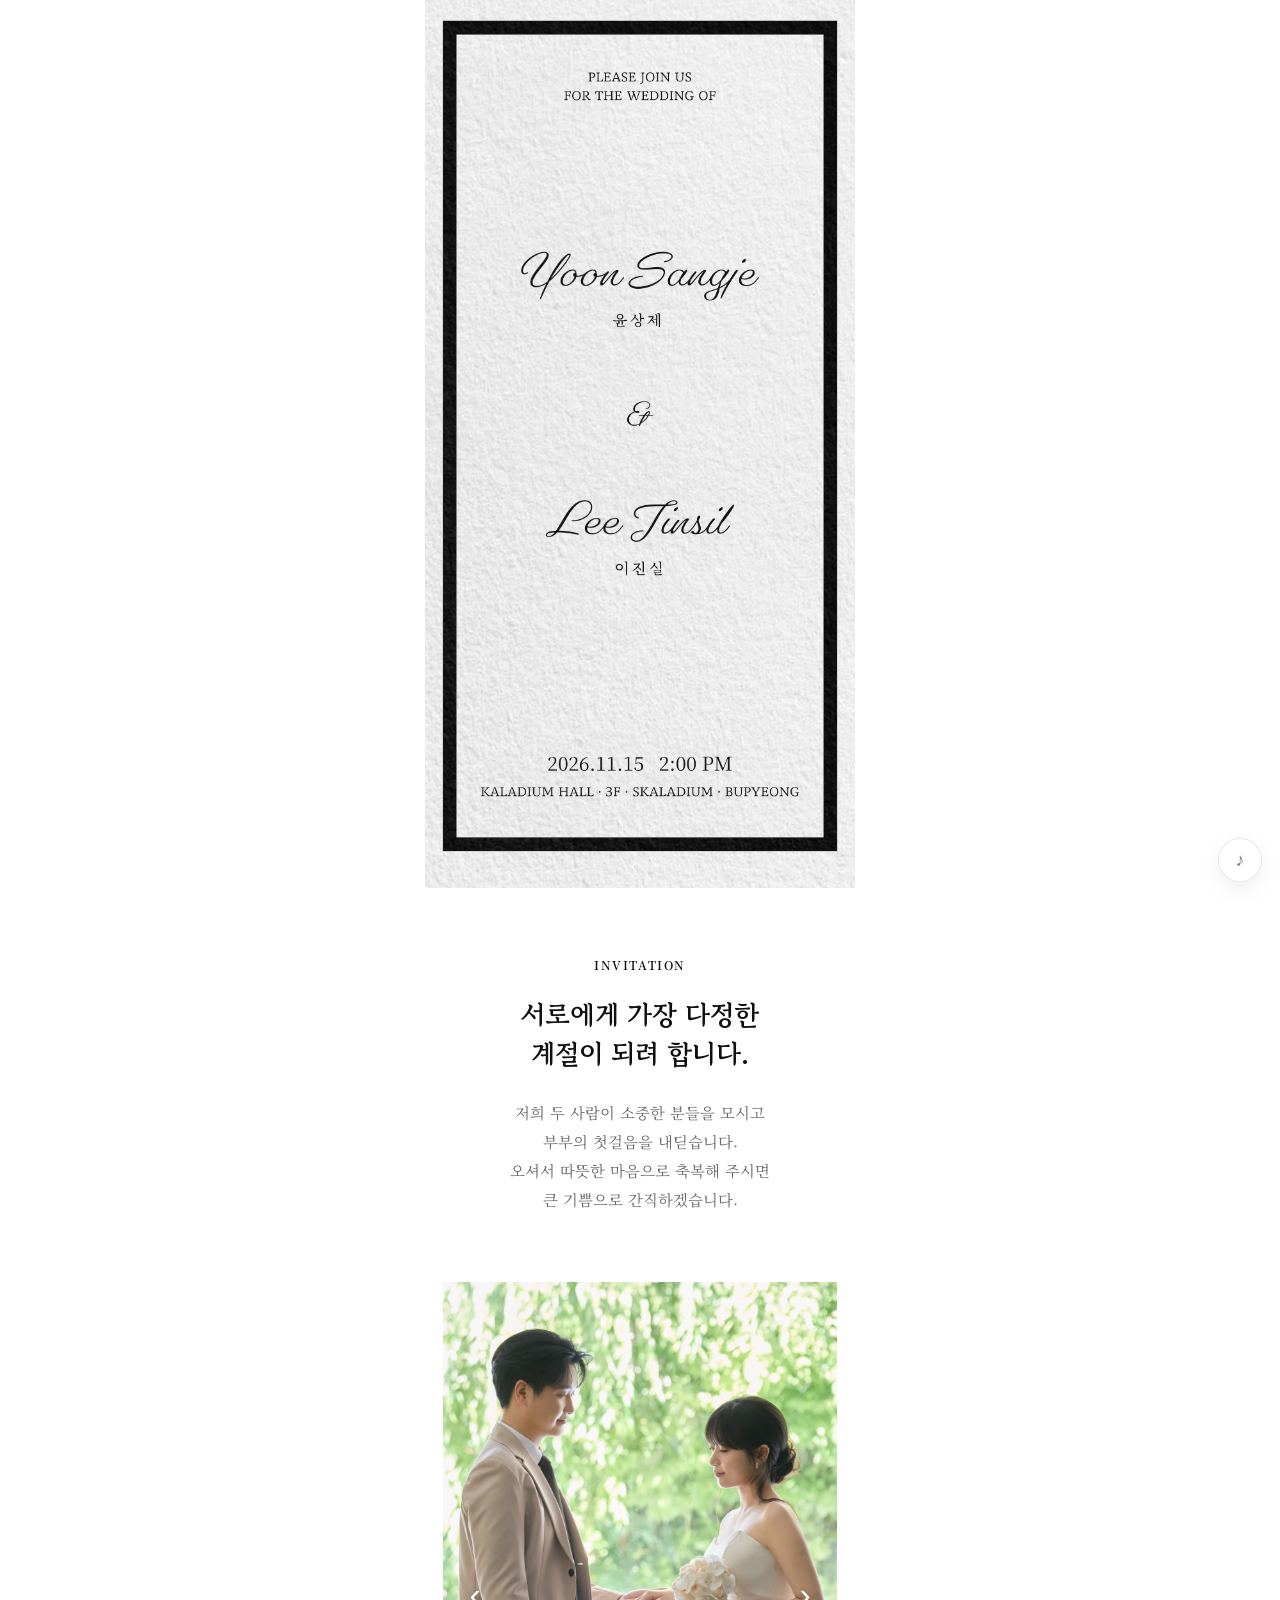
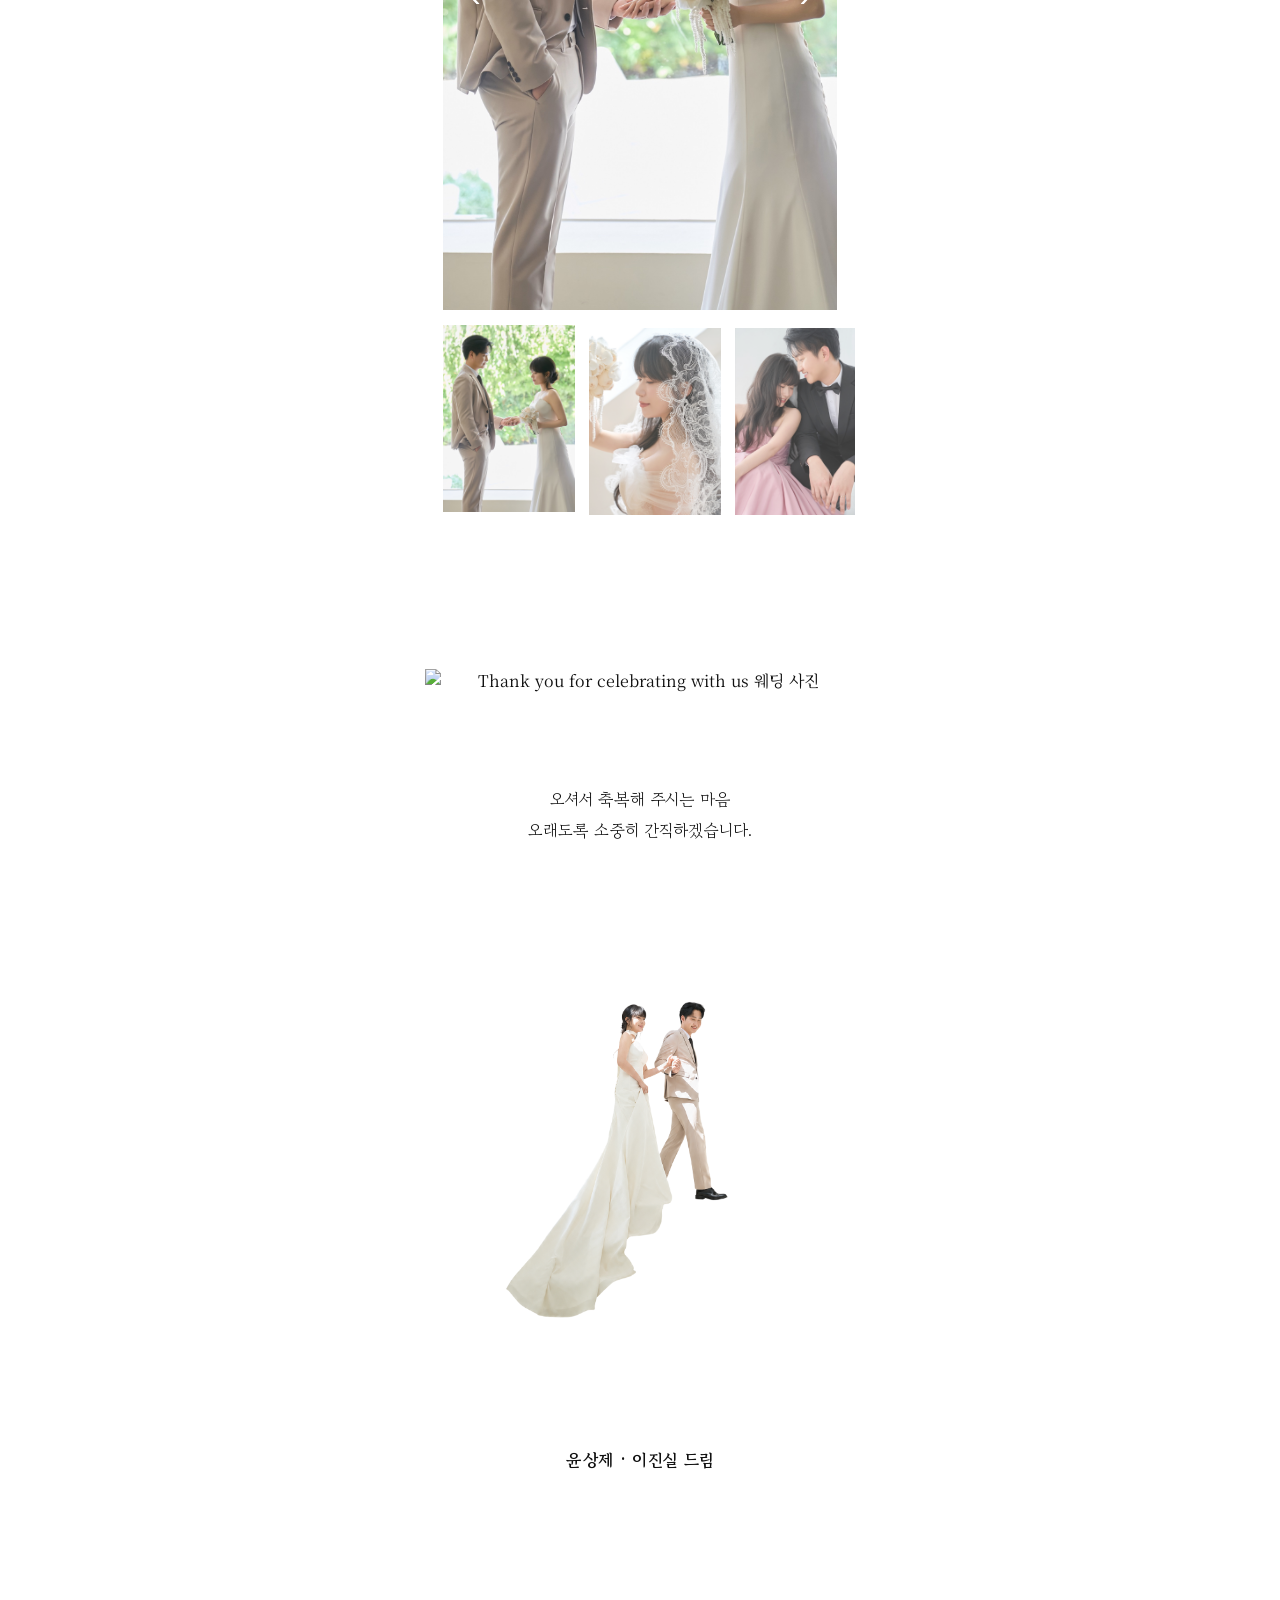
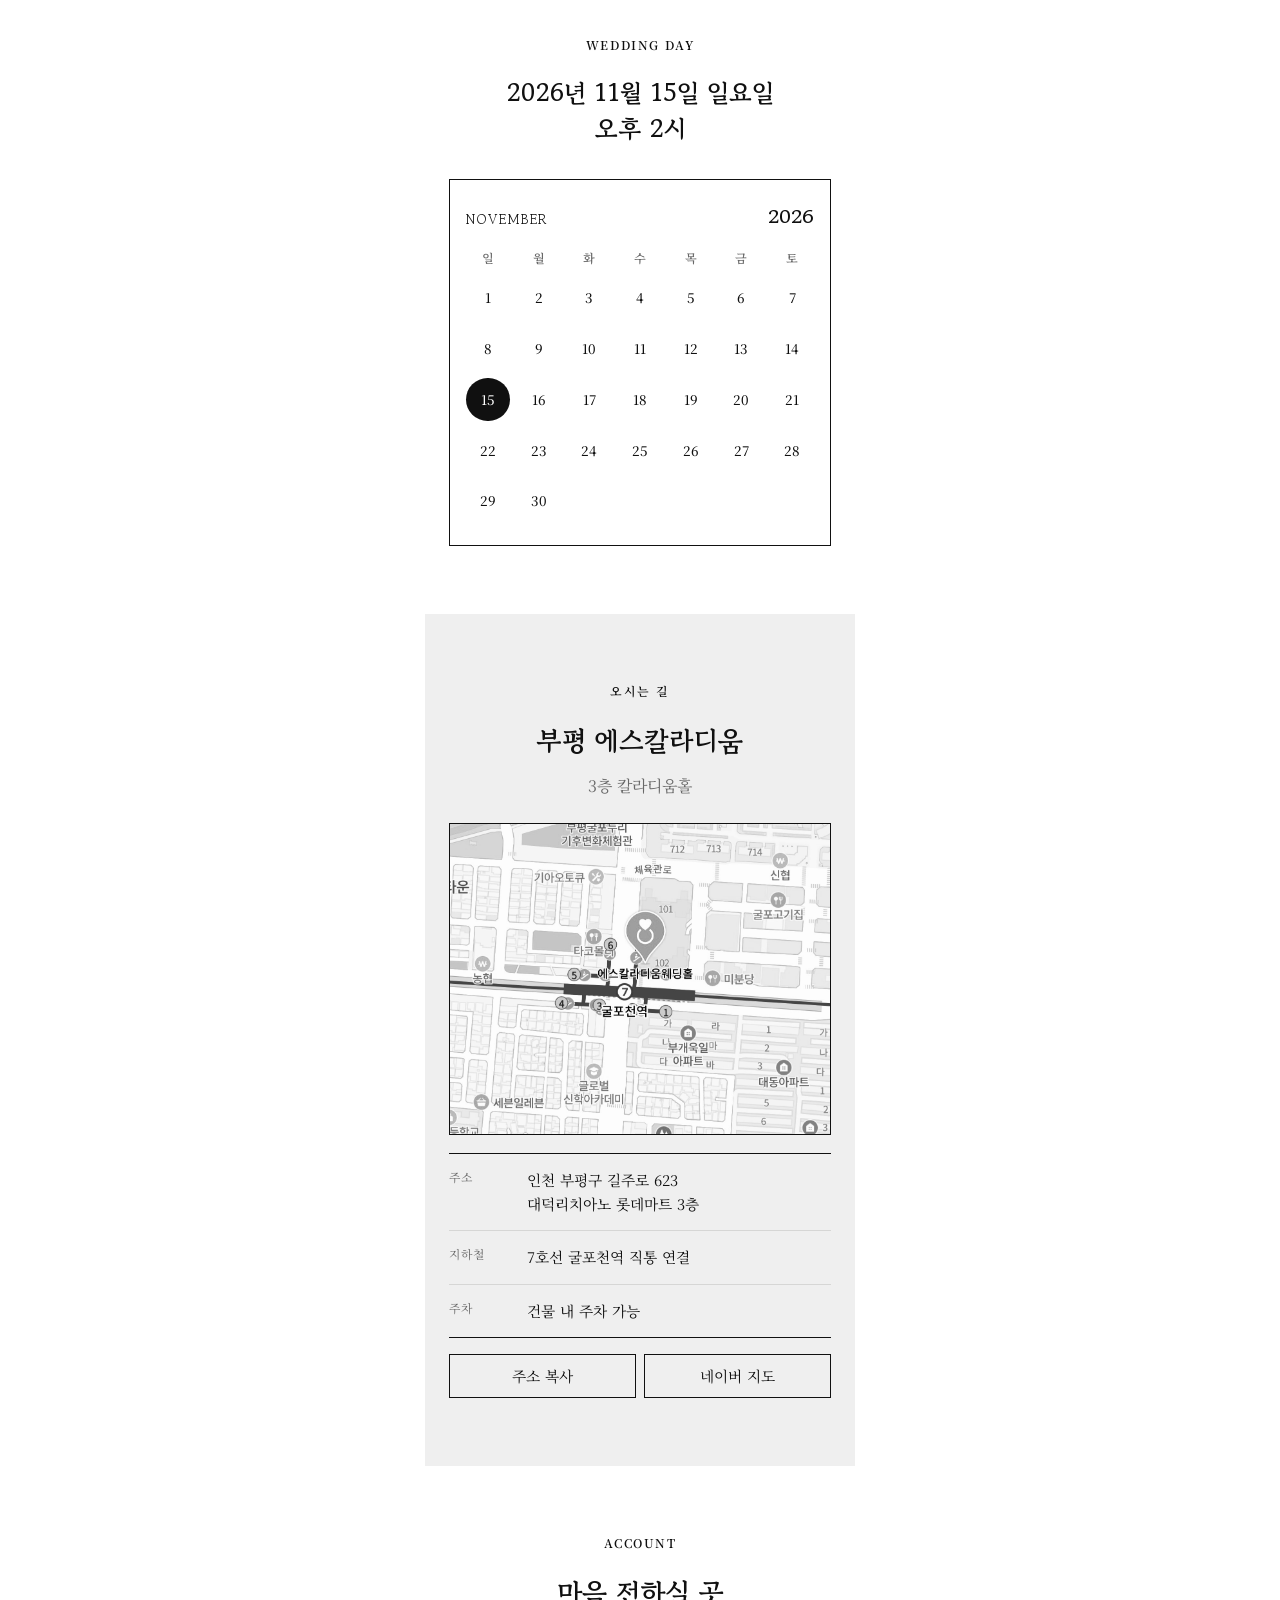
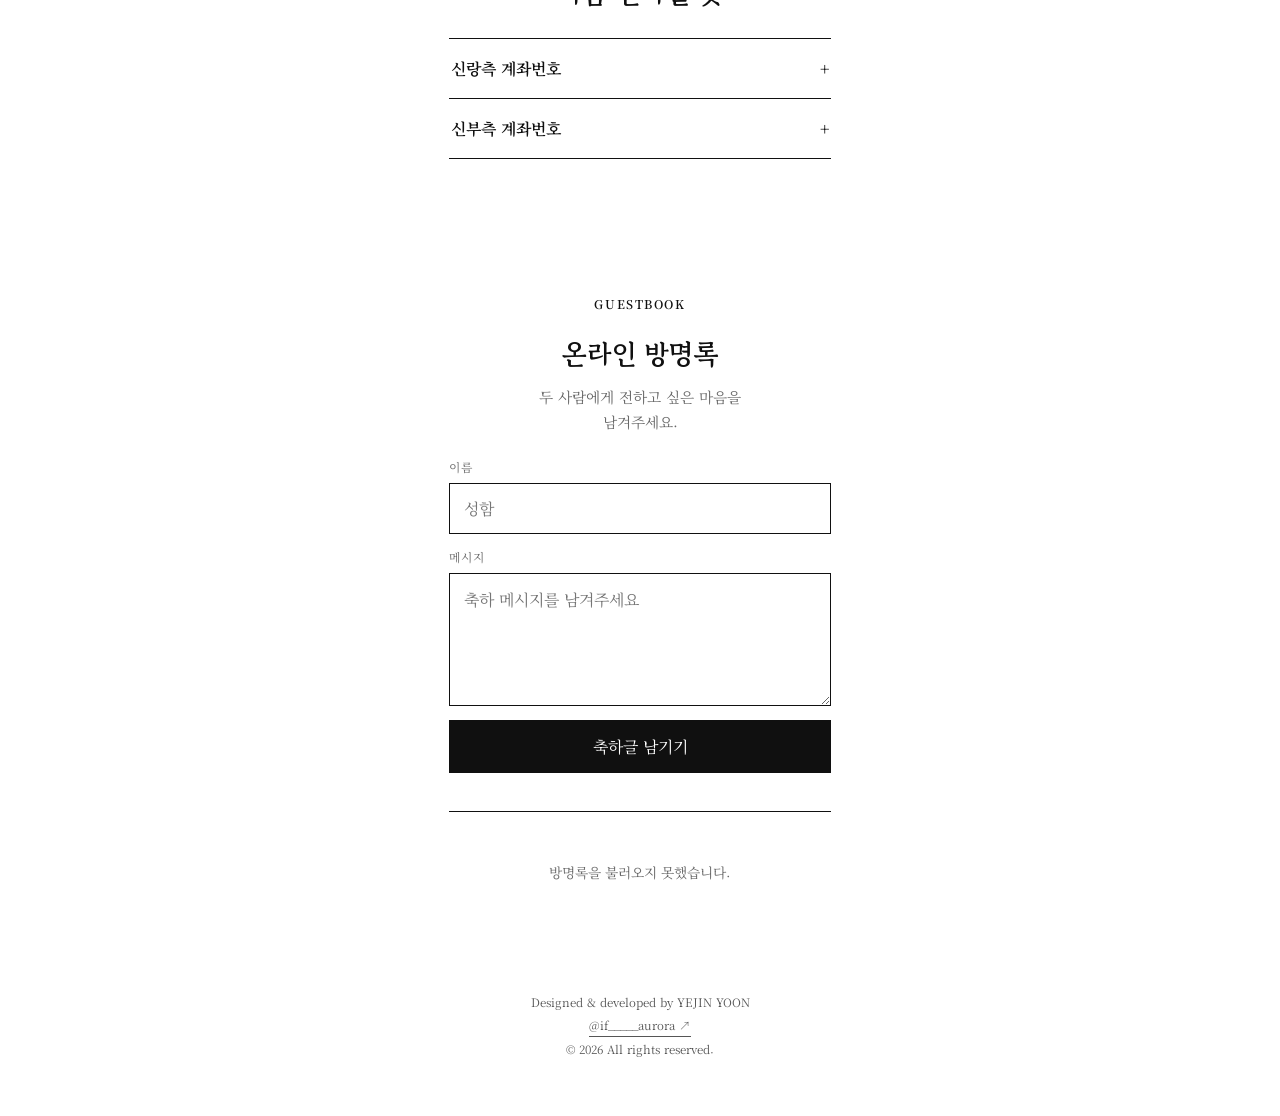
==== commit b9f10c50: "벼ㄴ화" ====
--- a/index.html
+++ b/index.html
@@ -27,6 +27,12 @@
     <section class='gallery gallery-slider' aria-label='사진 갤러리'>
       <div class='gallery-main'>
         <img id='galleryMainImage' src='./assets/slider/7.jpg' alt='윤상제 이진실 웨딩 사진 7'>
+        <button class='gallery-arrow gallery-arrow-prev' type='button' aria-label='이전 사진 보기'>
+          <span aria-hidden='true'>&lsaquo;</span>
+        </button>
+        <button class='gallery-arrow gallery-arrow-next' type='button' aria-label='다음 사진 보기'>
+          <span aria-hidden='true'>&rsaquo;</span>
+        </button>
       </div>
       <div class='gallery-thumb-rail' aria-label='웨딩 사진 썸네일'>
         <div class='gallery-swipe-hint' aria-hidden='true'>
@@ -161,4 +167,4 @@
   <div class='toast' role='status' aria-live='polite'>복사되었습니다</div>
   <script src='./script.js'></script>
 </body>
-</html>+</html>
--- a/styles.css
+++ b/styles.css
@@ -860,6 +860,7 @@
 }
 
 .gallery-main {
+  position: relative;
   width: 100%;
   background: #ffffff;
 }
@@ -876,6 +877,83 @@
 .gallery-main img.is-changing {
   opacity: 0;
   transform: scale(0.992);
+}
+
+.gallery-main img.is-sliding-next {
+  animation: gallery-slide-next 360ms ease-out;
+}
+
+.gallery-main img.is-sliding-prev {
+  animation: gallery-slide-prev 360ms ease-out;
+}
+
+@keyframes gallery-slide-next {
+  from {
+    opacity: 0.35;
+    transform: translateX(26px);
+  }
+  to {
+    opacity: 1;
+    transform: translateX(0);
+  }
+}
+
+@keyframes gallery-slide-prev {
+  from {
+    opacity: 0.35;
+    transform: translateX(-26px);
+  }
+  to {
+    opacity: 1;
+    transform: translateX(0);
+  }
+}
+
+.gallery-arrow {
+  position: absolute;
+  top: 50%;
+  z-index: 2;
+  display: grid;
+  width: 44px;
+  height: 56px;
+  padding: 0;
+  border: 0;
+  border-radius: 0;
+  background: transparent;
+  color: #ffffff;
+  place-items: center;
+  transform: translateY(-50%);
+  cursor: pointer;
+  -webkit-tap-highlight-color: transparent;
+  filter: drop-shadow(0 1px 4px rgba(0, 0, 0, 0.48));
+  transition: opacity 180ms ease, transform 180ms ease;
+}
+
+.gallery-arrow span {
+  display: block;
+  margin-top: -3px;
+  font-family: Arial, sans-serif;
+  font-size: 2.1rem;
+  font-weight: 300;
+  line-height: 1;
+}
+
+.gallery-arrow-prev {
+  left: 28px;
+}
+
+.gallery-arrow-next {
+  right: 28px;
+}
+
+.gallery-arrow:active {
+  opacity: 0.65;
+  transform: translateY(-50%) scale(0.94);
+}
+
+.gallery-arrow:focus-visible {
+  outline: 2px solid #ffffff;
+  outline-offset: 2px;
 }
 
 .gallery-thumb-rail {
